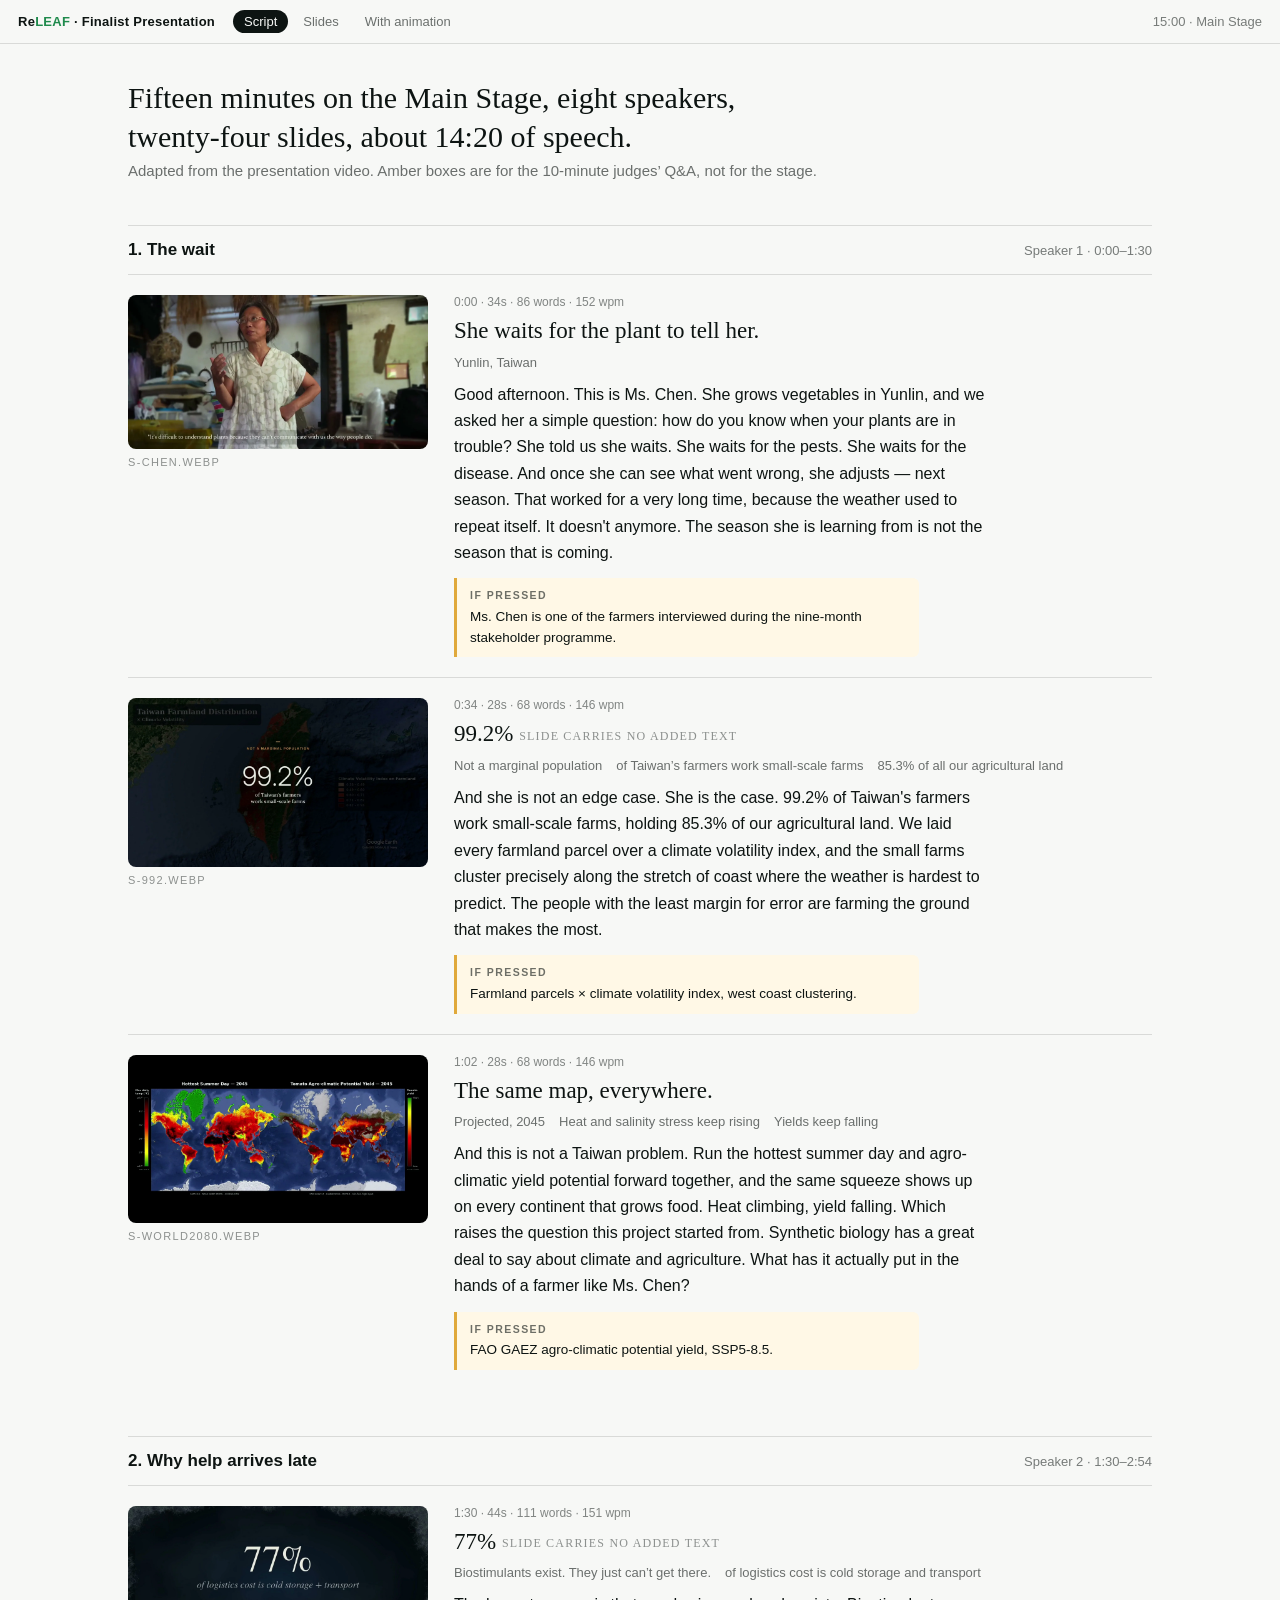
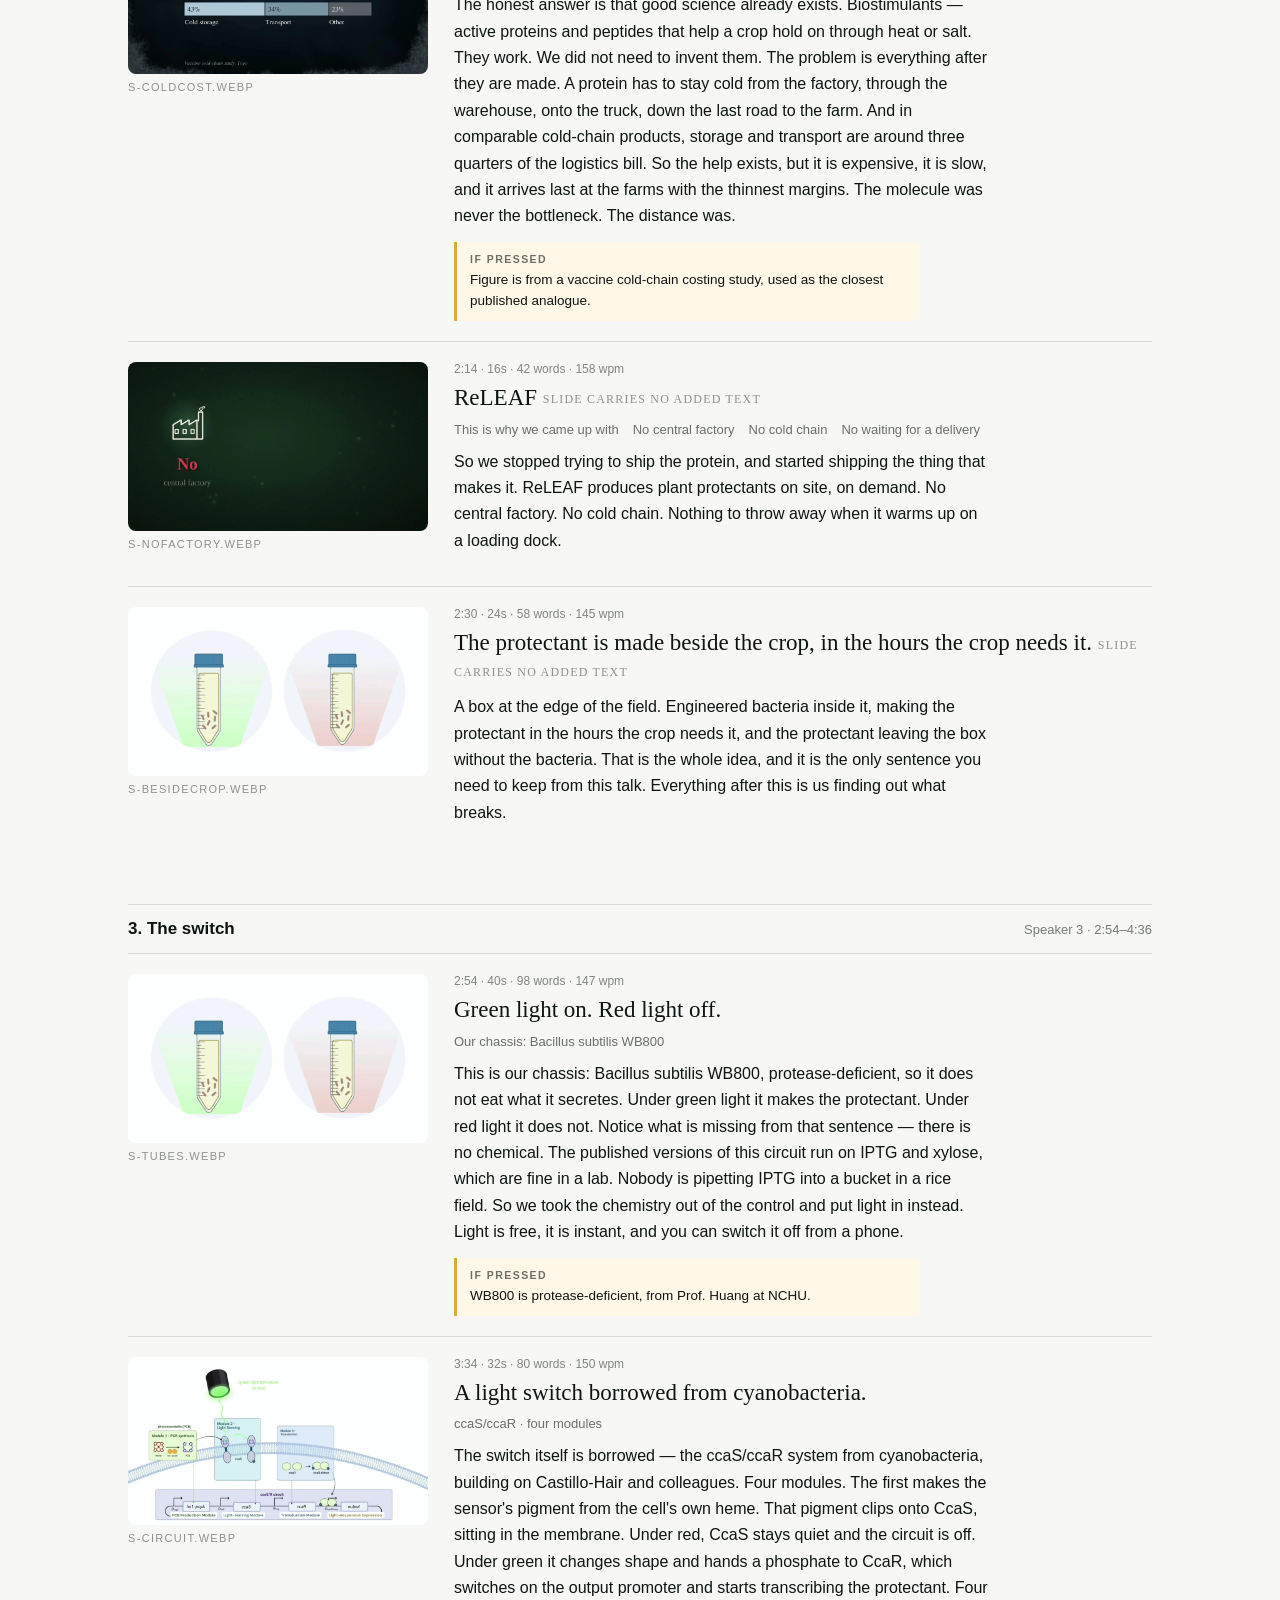
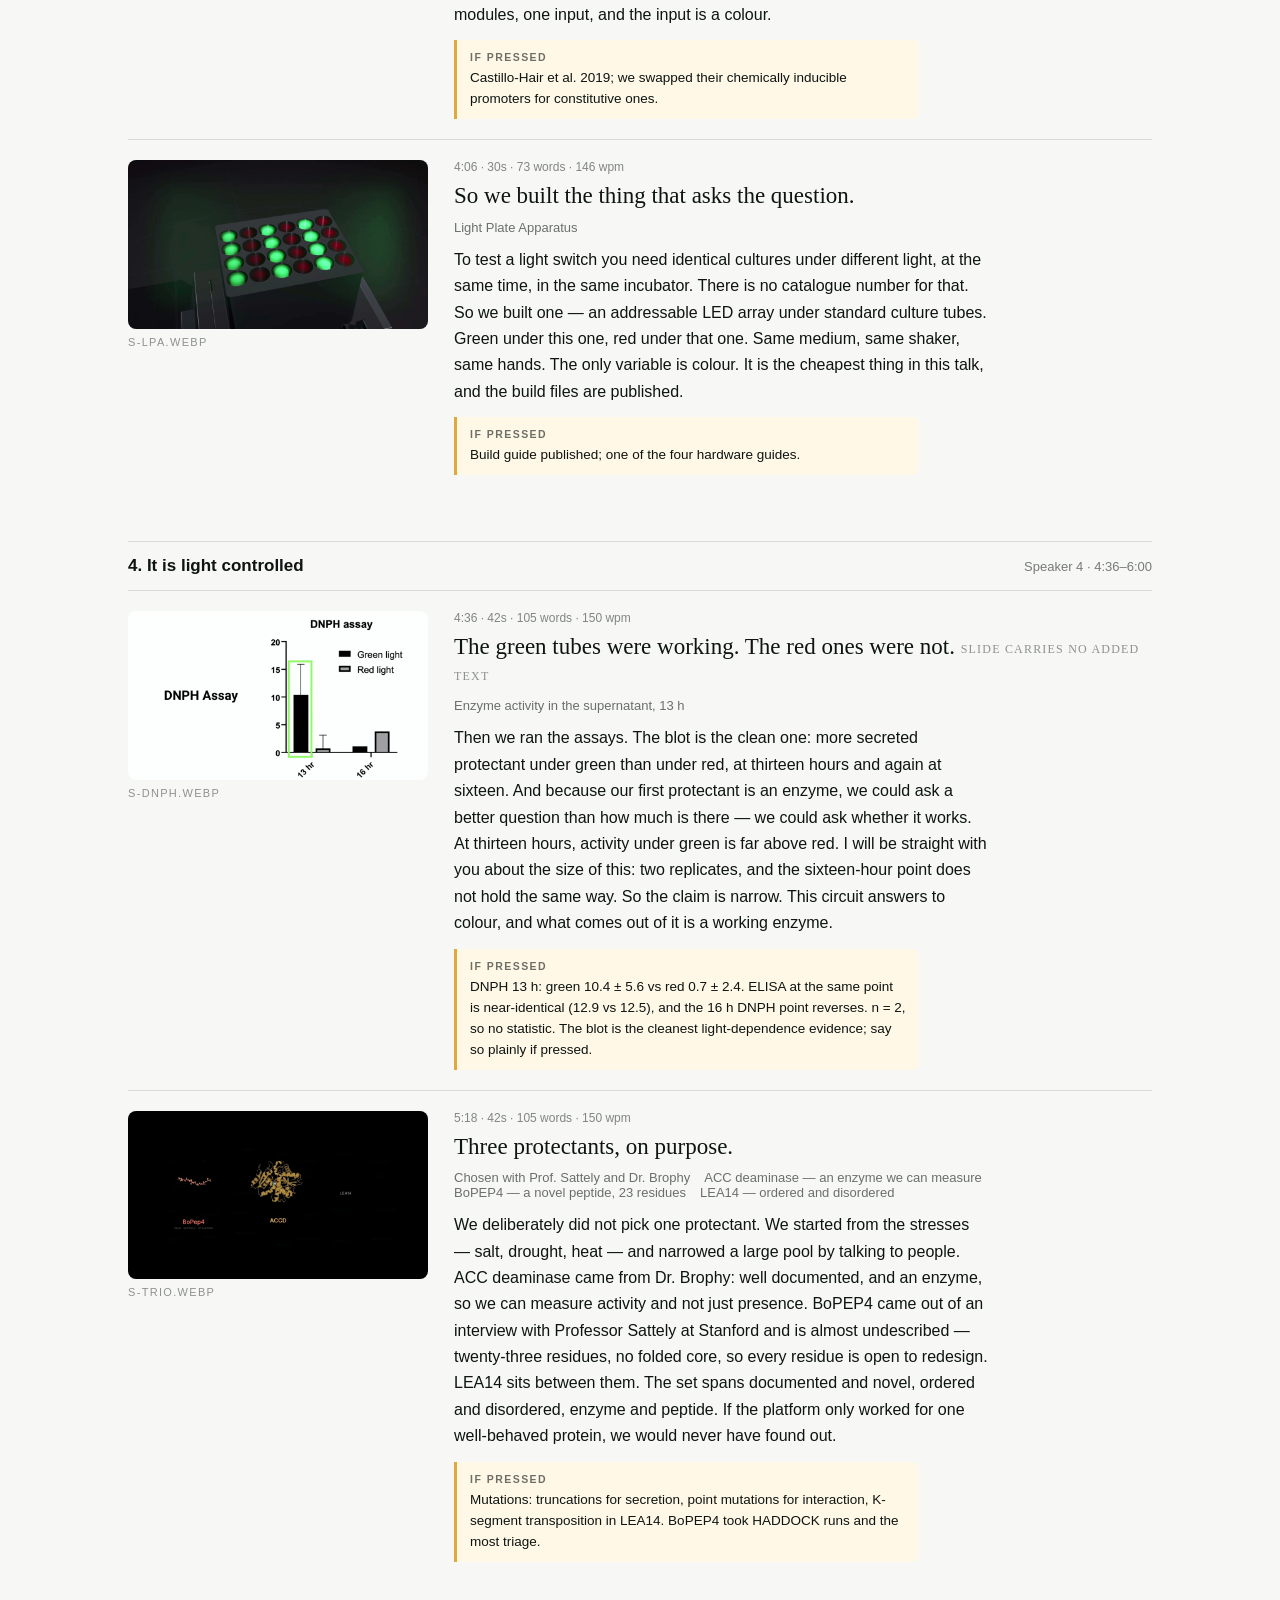
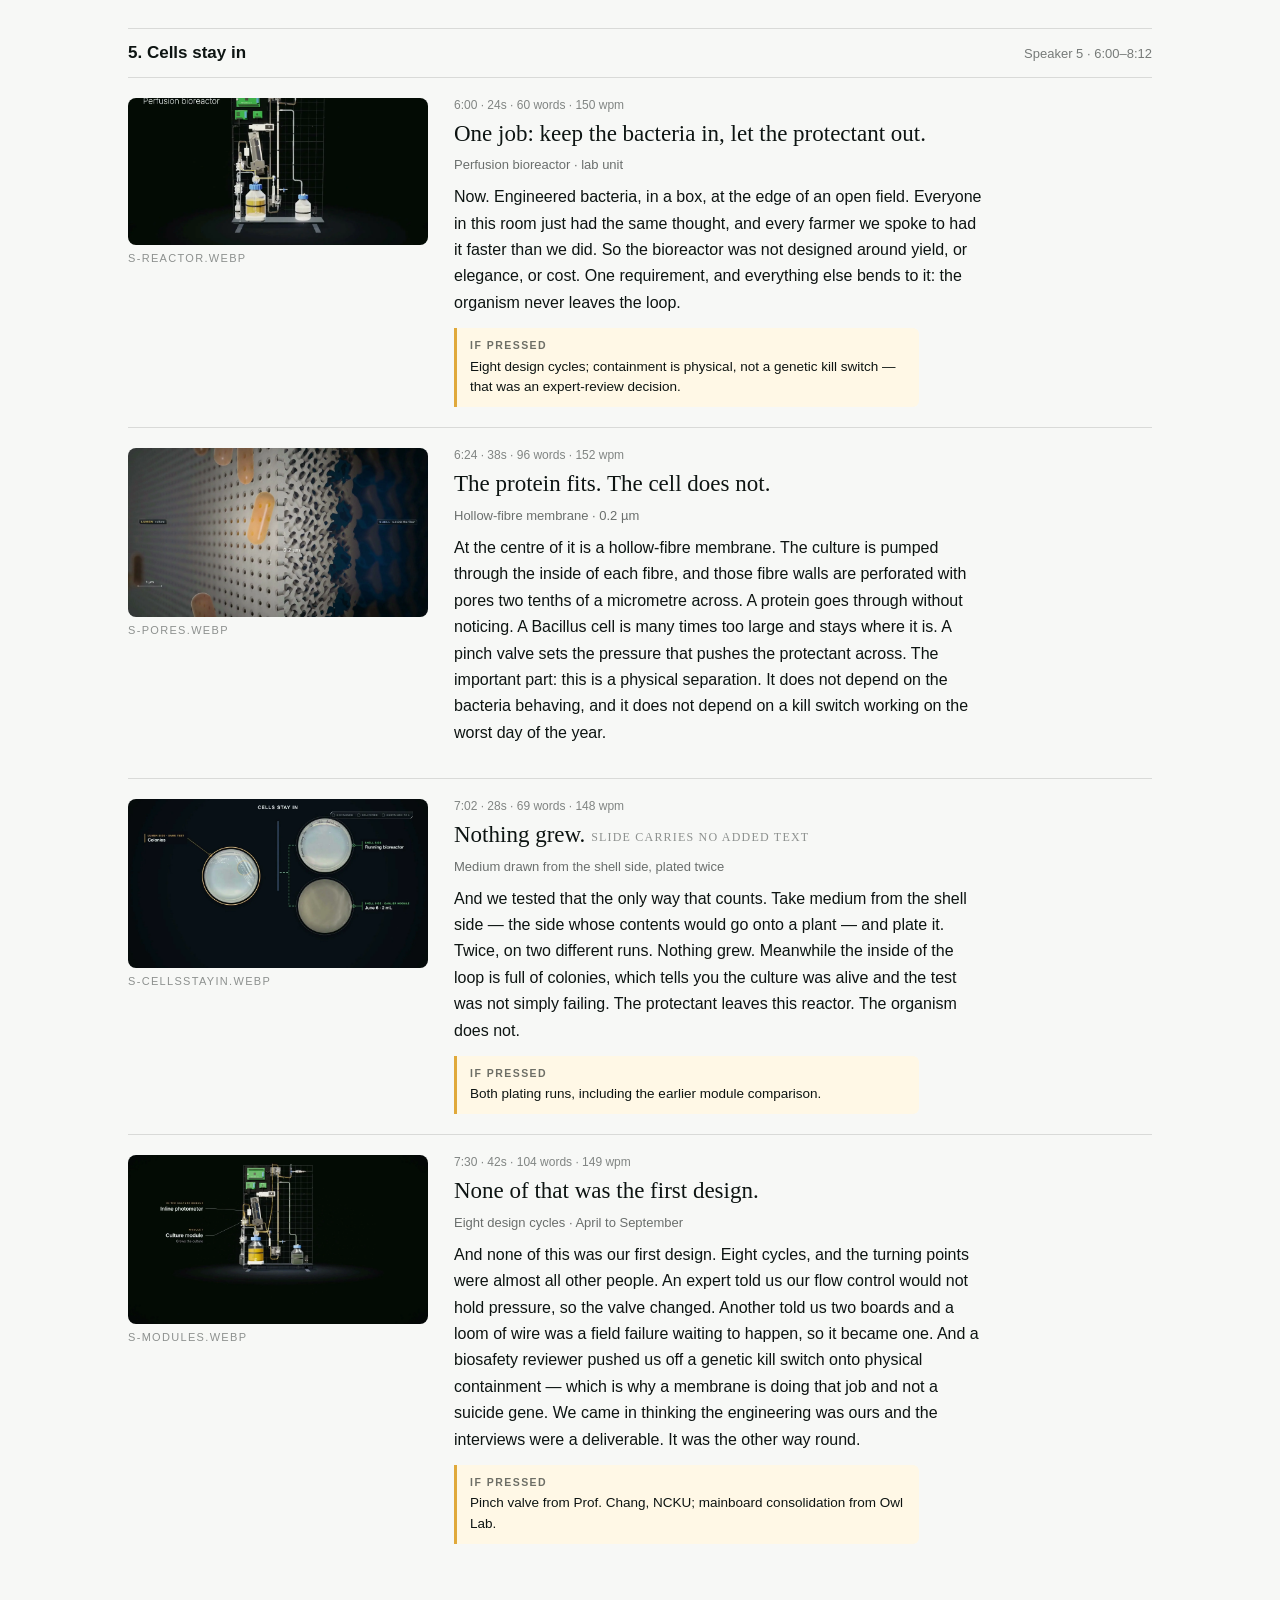
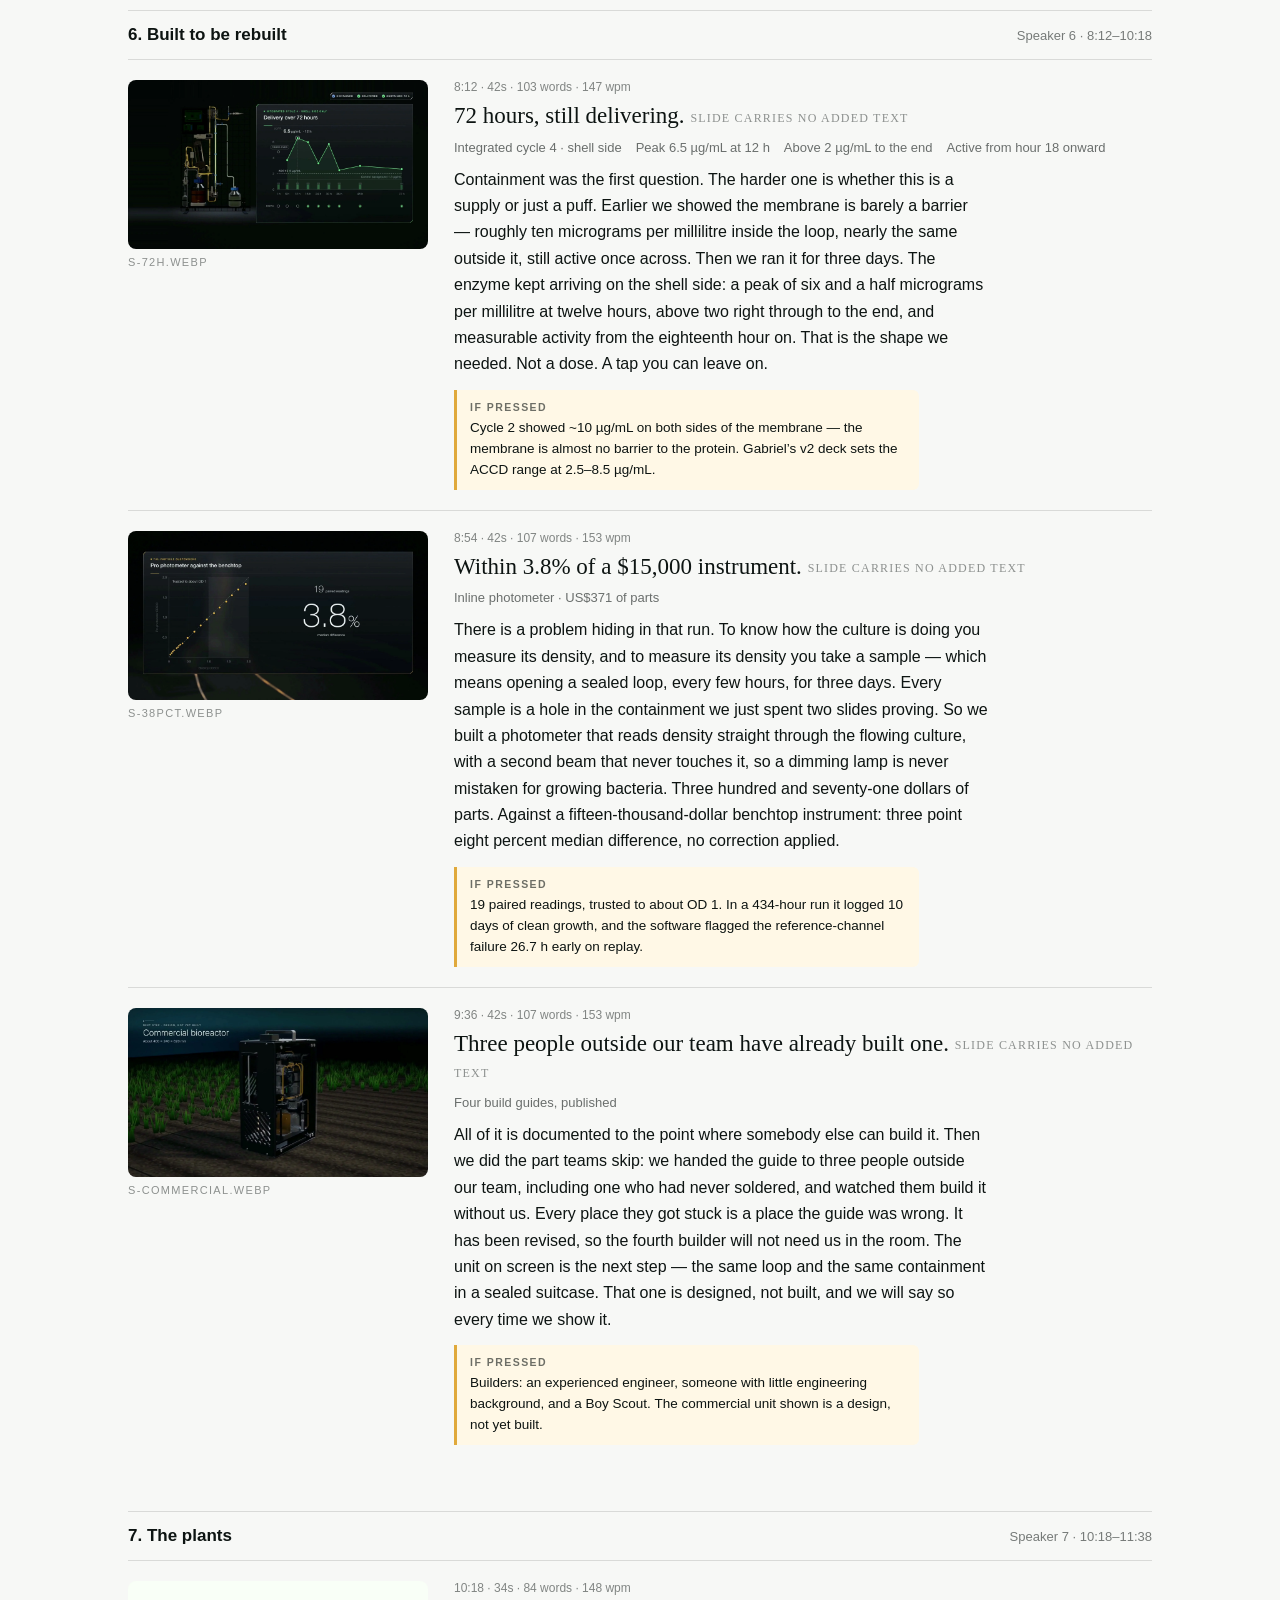
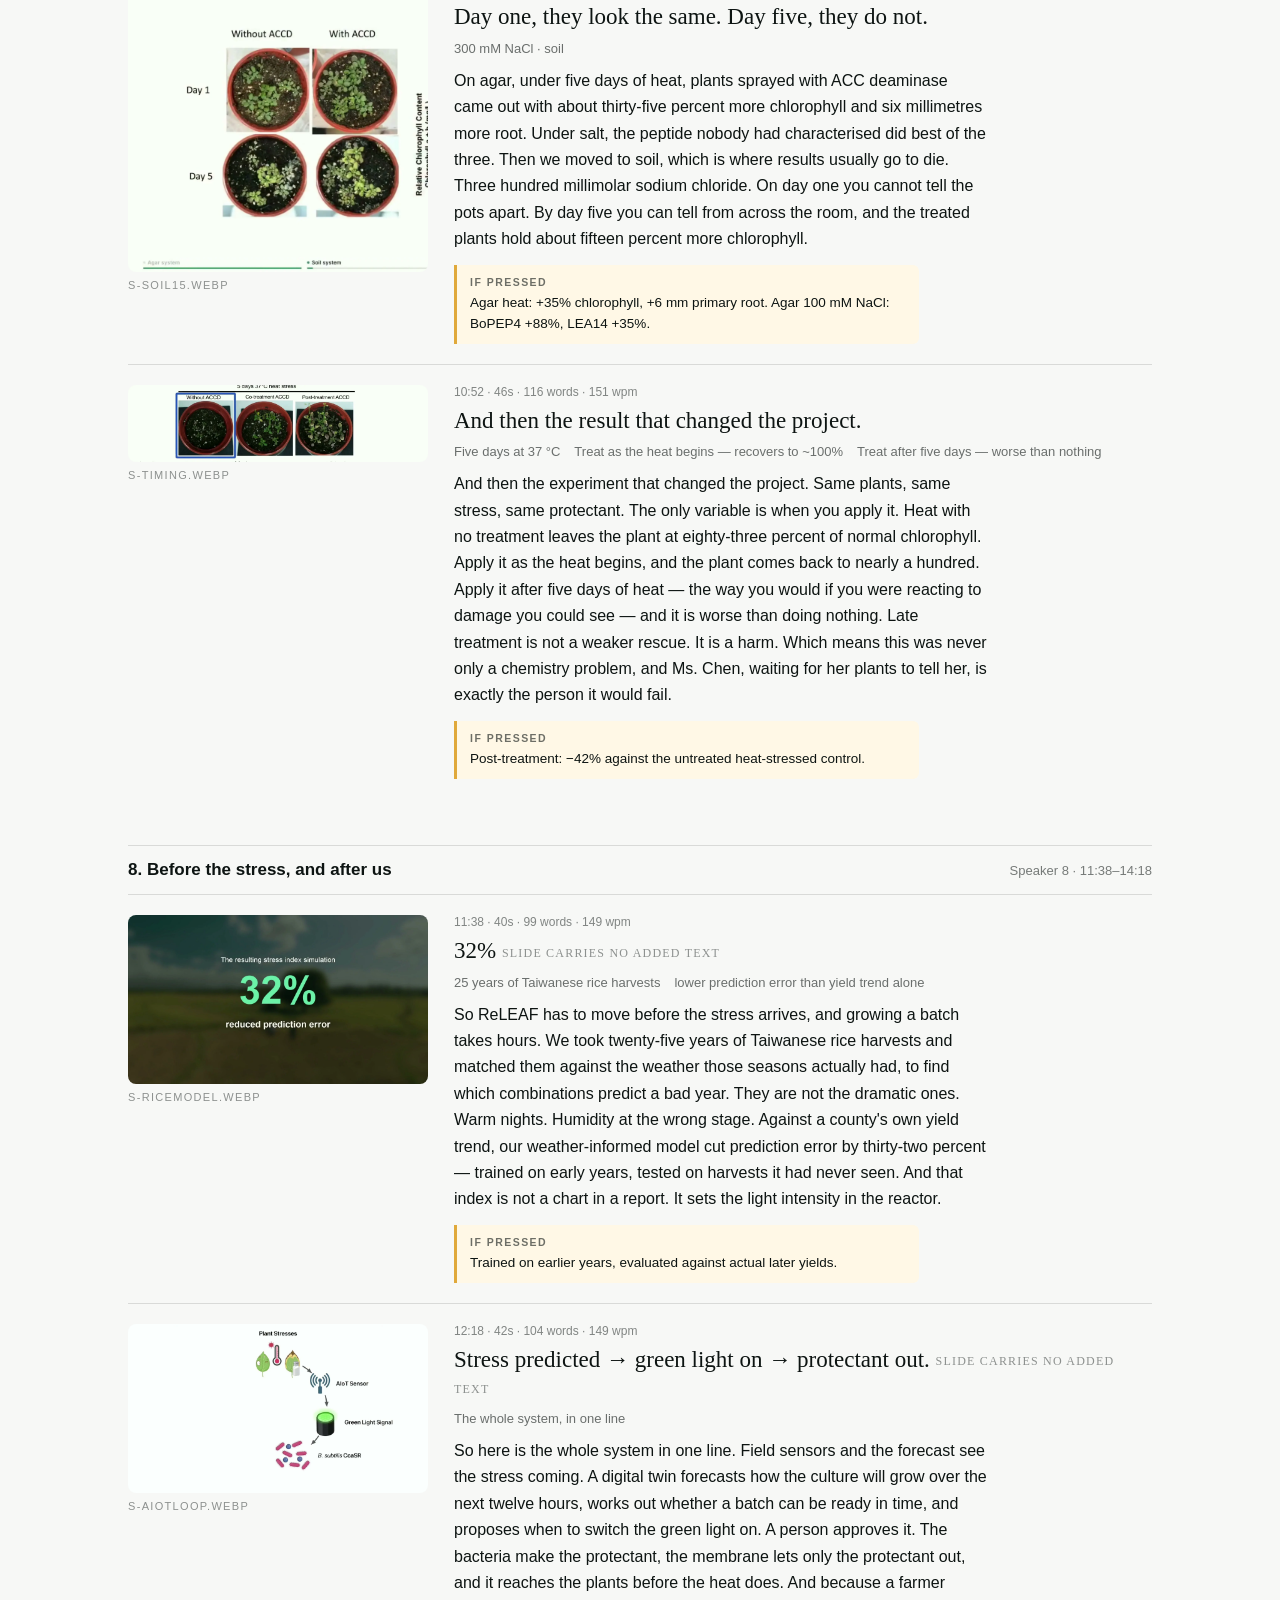
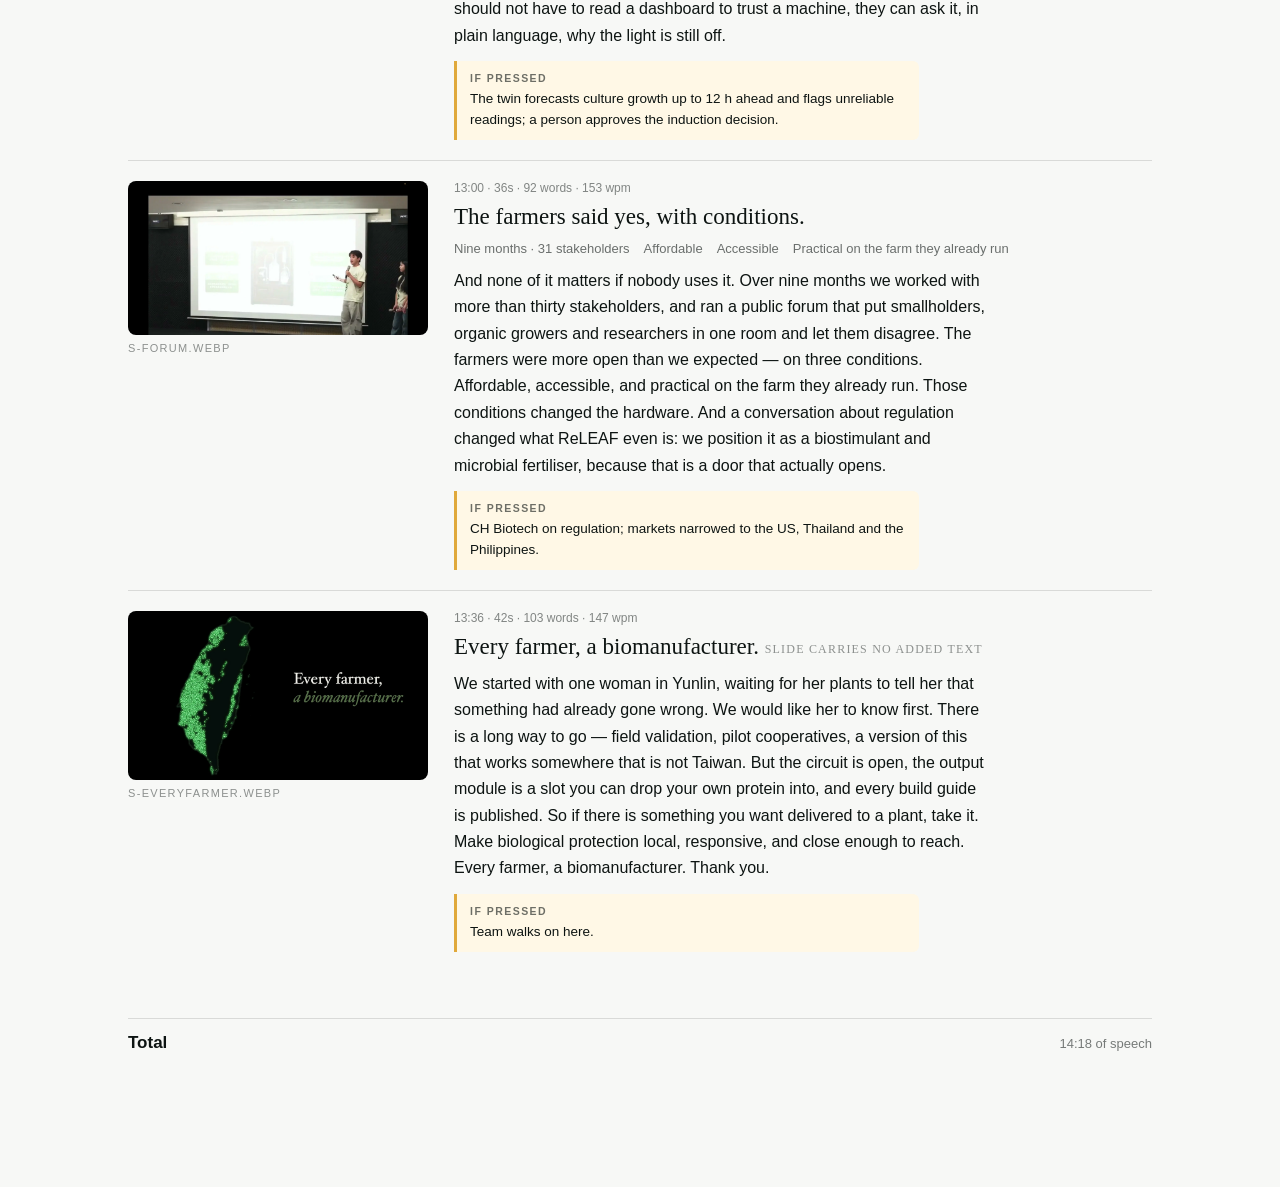
==== index.html @ 3249ccbc "ReLEAF finalist presentation: 15-minute Main Stage deck Three views over one data file (assets/deck." ====
<!doctype html>
<html lang="en">
<head>
<meta charset="utf-8">
<meta name="viewport" content="width=device-width,initial-scale=1">
<title>Script — ReLEAF Finalist Presentation</title>
<link rel="stylesheet" href="assets/deck.css?3">
</head>
<body>
<div class="bar">
  <span class="mark">Re<em>LEAF</em> · Finalist Presentation</span>
  <nav>
    <a href="index.html" aria-current="page">Script</a>
    <a href="show.html">Slides</a>
    <a href="animate.html">With animation</a>
  </nav>
  <span class="right"><span id="spnow"></span><span id="clock"></span><span>15:00 · Main Stage</span></span>
</div>
<div class="wrap">
  <p class="lede">Fifteen minutes on the Main Stage, eight speakers, twenty-four slides, about 14:20 of speech.</p>
  <p class="sub">Adapted from the presentation video. Amber boxes are for the 10-minute judges’ Q&amp;A, not for the stage.</p>
  <div id="script"></div>
</div>
<script src="assets/deck.js?3"></script>
<script>
(function(){
  const esc=s=>String(s).replace(/[&<>]/g,c=>({'&':'&amp;','<':'&lt;','>':'&gt;'}[c]));
  const mmss=s=>Math.floor(s/60)+':'+String(Math.round(s%60)).padStart(2,'0');
  let t=0,out='',sp=null;
  SLIDES.forEach(s=>{
    if(s.sp!==sp){
      sp=s.sp;
      const info=SPEAKERS.find(x=>x.n===sp);
      const ends=SLIDES.filter(x=>x.sp===sp).reduce((a,x)=>a+x.secs,0);
      out+=`<div class="sec"><h2>${sp}. ${esc(info.part)}</h2><span class="who">${esc(info.name)} · ${mmss(t)}–${mmss(t+ends)}</span></div>`;
    }
    const words=s.say.trim().split(/\s+/).length;
    out+=`<div class="card" id="${s.id}">
      <figure><img src="img/${s.img}" alt="" loading="lazy"><figcaption class="cap">${esc(s.img)}</figcaption></figure>
      <div>
        <div class="meta">${mmss(t)} · ${s.secs}s · ${words} words · ${Math.round(words/(s.secs/60))} wpm</div>
        <h3>${esc(s.title)}${s.bare?' <small style="font-size:12px;opacity:.45;letter-spacing:.1em;text-transform:uppercase;vertical-align:middle">slide carries no added text</small>':''}</h3>
        ${(s.kicker||s.lines.length)?`<p class="onslide">${[s.kicker,...s.lines].filter(Boolean).map(l=>`<span>${esc(l)}</span>`).join('')}</p>`:''}
        <p class="say">${esc(s.say)}</p>
        ${s.note?`<div class="note"><b>If pressed</b>${esc(s.note)}</div>`:''}
      </div></div>`;
    t+=s.secs;
  });
  out+=`<div class="sec"><h2>Total</h2><span class="who">${mmss(t)} of speech</span></div>`;
  document.getElementById('script').innerHTML=out;
})();
</script>
</body></html>
---- assets/deck.css ----
:root{
  --ink:#0d1412;
  --paper:#f7f8f6;
  --leaf:#1f8a4c;
  --leaf-dim:#156336;
  --night:#060a09;
  --rule:rgba(0,0,0,.12);
  --serif:"Iowan Old Style","Palatino Linotype",Palatino,Georgia,serif;
  --sans:-apple-system,BlinkMacSystemFont,"Segoe UI","Helvetica Neue",Arial,sans-serif;
}
*{box-sizing:border-box}
html,body{margin:0;padding:0}
body{background:var(--paper);color:var(--ink);font-family:var(--sans);-webkit-font-smoothing:antialiased}

/* ── top bar ───────────────────────────── */
.bar{
  position:fixed;top:0;left:0;right:0;height:44px;z-index:40;
  display:flex;align-items:center;gap:18px;padding:0 18px;
  background:rgba(247,248,246,.86);backdrop-filter:blur(14px);
  border-bottom:1px solid var(--rule);font-size:13px;
}
.bar .mark{font-weight:700;letter-spacing:.02em}
.bar .mark em{font-style:normal;color:var(--leaf)}
.bar nav{display:flex;gap:4px}
.bar nav a{
  color:var(--ink);text-decoration:none;padding:4px 11px;border-radius:999px;opacity:.6;
}
.bar nav a:hover{opacity:1;background:rgba(0,0,0,.05)}
.bar nav a[aria-current]{opacity:1;background:var(--ink);color:var(--paper)}
.bar .right{margin-left:auto;display:flex;gap:16px;align-items:center;opacity:.55;font-variant-numeric:tabular-nums}

/* ── stage (show + animate) ────────────── */
.stagewrap{
  position:fixed;inset:44px 0 0 0;display:grid;place-items:center;background:#111;
}
.stage{
  position:relative;width:100%;max-width:calc((100vh - 44px) * 1.7778);
  aspect-ratio:16/9;background:#fff;overflow:hidden;
}
.slide{
  position:absolute;inset:0;opacity:0;pointer-events:none;
  transition:opacity .42s ease;
  display:grid;grid-template-rows:1fr;
}
.slide.on{opacity:1;pointer-events:auto}
.slide .fig{position:absolute;inset:0}
.slide .fig img{width:100%;height:100%;object-fit:cover;display:block}

/* text plate over the image */
.plate{
  position:absolute;left:0;right:0;bottom:0;padding:5.2% 6% 5.6%;
  display:flex;flex-direction:column;gap:.55em;
}
.kicker{
  font-size:1.15vw;letter-spacing:.17em;text-transform:uppercase;opacity:.72;
}
.ttl{
  font-family:var(--serif);font-size:3.5vw;line-height:1.08;font-weight:400;margin:0;
  max-width:19em;
}
.ttl.huge{font-size:7.4vw;line-height:1;letter-spacing:-.02em}
.lines{list-style:none;margin:.35em 0 0;padding:0;display:flex;flex-direction:column;gap:.3em}
.lines li{font-size:1.6vw;line-height:1.35;opacity:.9;padding-left:1.1em;position:relative}
.lines li::before{
  content:"";position:absolute;left:0;top:.55em;width:.5em;height:1px;background:currentColor;opacity:.5;
}

/* grounds */
.slide[data-ground="dark"],.slide[data-ground="photo"]{color:#fff}
.slide[data-ground="dark"] .plate,.slide[data-ground="photo"] .plate{
  background:linear-gradient(to top,rgba(4,8,7,.92) 12%,rgba(4,8,7,.72) 52%,rgba(4,8,7,0));
  padding-top:11%;
}
.slide[data-ground="brand"]{color:#fff}
.slide[data-ground="brand"] .plate{background:linear-gradient(to top,rgba(4,20,12,.9),rgba(4,20,12,0));padding-top:11%}
.slide[data-ground="white"],.slide[data-ground="illus"]{color:var(--ink)}
.slide[data-ground="white"] .plate,.slide[data-ground="illus"] .plate{
  background:linear-gradient(to top,rgba(255,255,255,.96) 14%,rgba(255,255,255,.8) 48%,rgba(255,255,255,0));
  padding-top:11%;
}
.slide[data-ground="white"] .fig img,.slide[data-ground="illus"] .fig img{object-fit:contain;background:#fff}

/* A light figure with text under it reads better split than overlaid: the
   figure keeps the top two thirds, the words sit on clean paper below. */
.slide[data-ground="white"]:not(.bare) .fig,
.slide[data-ground="illus"]:not(.bare) .fig{inset:2% 4% 36% 4%}
.slide[data-ground="white"]:not(.bare) .plate,
.slide[data-ground="illus"]:not(.bare) .plate{
  top:64%;background:#fff;padding:0 6%;justify-content:center;
  border-top:1px solid rgba(0,0,0,.08);
}

/* speaker tab */
.sptab{
  position:absolute;top:3.2%;left:6%;font-size:1.05vw;letter-spacing:.16em;
  text-transform:uppercase;opacity:.5;
}

/* progress */
.prog{position:fixed;left:0;bottom:0;height:3px;background:var(--leaf);z-index:50;transition:width .3s ease}

/* pips */
.pips{
  position:fixed;left:50%;transform:translateX(-50%);bottom:12px;z-index:45;
  display:flex;gap:5px;padding:6px 10px;border-radius:999px;background:rgba(0,0,0,.35);
  opacity:0;transition:opacity .25s;
}
.stagewrap:hover .pips{opacity:1}
.pips b{width:6px;height:6px;border-radius:50%;background:rgba(255,255,255,.4);cursor:pointer;display:block}
.pips b.now{background:#fff;transform:scale(1.35)}

/* ── script view ───────────────────────── */
.wrap{max-width:1080px;margin:0 auto;padding:78px 28px 120px}
.lede{font-family:var(--serif);font-size:30px;line-height:1.3;margin:0 0 6px;max-width:22em}
.sub{opacity:.6;font-size:15px;margin:0 0 42px}
.sec{margin:46px 0 14px;display:flex;align-items:baseline;gap:12px;border-top:1px solid var(--rule);padding-top:14px}
.sec h2{font-size:17px;margin:0;font-weight:650}
.sec .who{font-size:13px;opacity:.55;margin-left:auto;font-variant-numeric:tabular-nums}
.card{display:grid;grid-template-columns:300px 1fr;gap:26px;padding:20px 0;border-top:1px solid var(--rule)}
.card:first-of-type{border-top:0}
.card figure{margin:0}
.card figure img{width:100%;border-radius:8px;display:block;background:#eee}
.card .cap{font-size:11px;letter-spacing:.12em;text-transform:uppercase;opacity:.45;margin-top:7px}
.card h3{font-family:var(--serif);font-size:23px;line-height:1.2;font-weight:400;margin:0 0 10px}
.card .onslide{font-size:13px;opacity:.6;margin:0 0 12px}
.card .onslide span{display:inline-block;margin-right:14px}
.card p.say{font-size:16px;line-height:1.65;margin:0 0 12px;max-width:60ch}
.card .note{
  font-size:13.5px;line-height:1.55;background:#fff8e6;border-left:3px solid #e0a93b;
  padding:9px 13px;border-radius:0 6px 6px 0;max-width:62ch;
}
.card .note b{display:block;font-size:10.5px;letter-spacing:.14em;text-transform:uppercase;opacity:.6;margin-bottom:3px}
.meta{font-size:12px;opacity:.5;font-variant-numeric:tabular-nums;margin-bottom:8px}

@media (max-width:760px){
  .card{grid-template-columns:1fr}
  .bar nav a{padding:4px 8px}
}
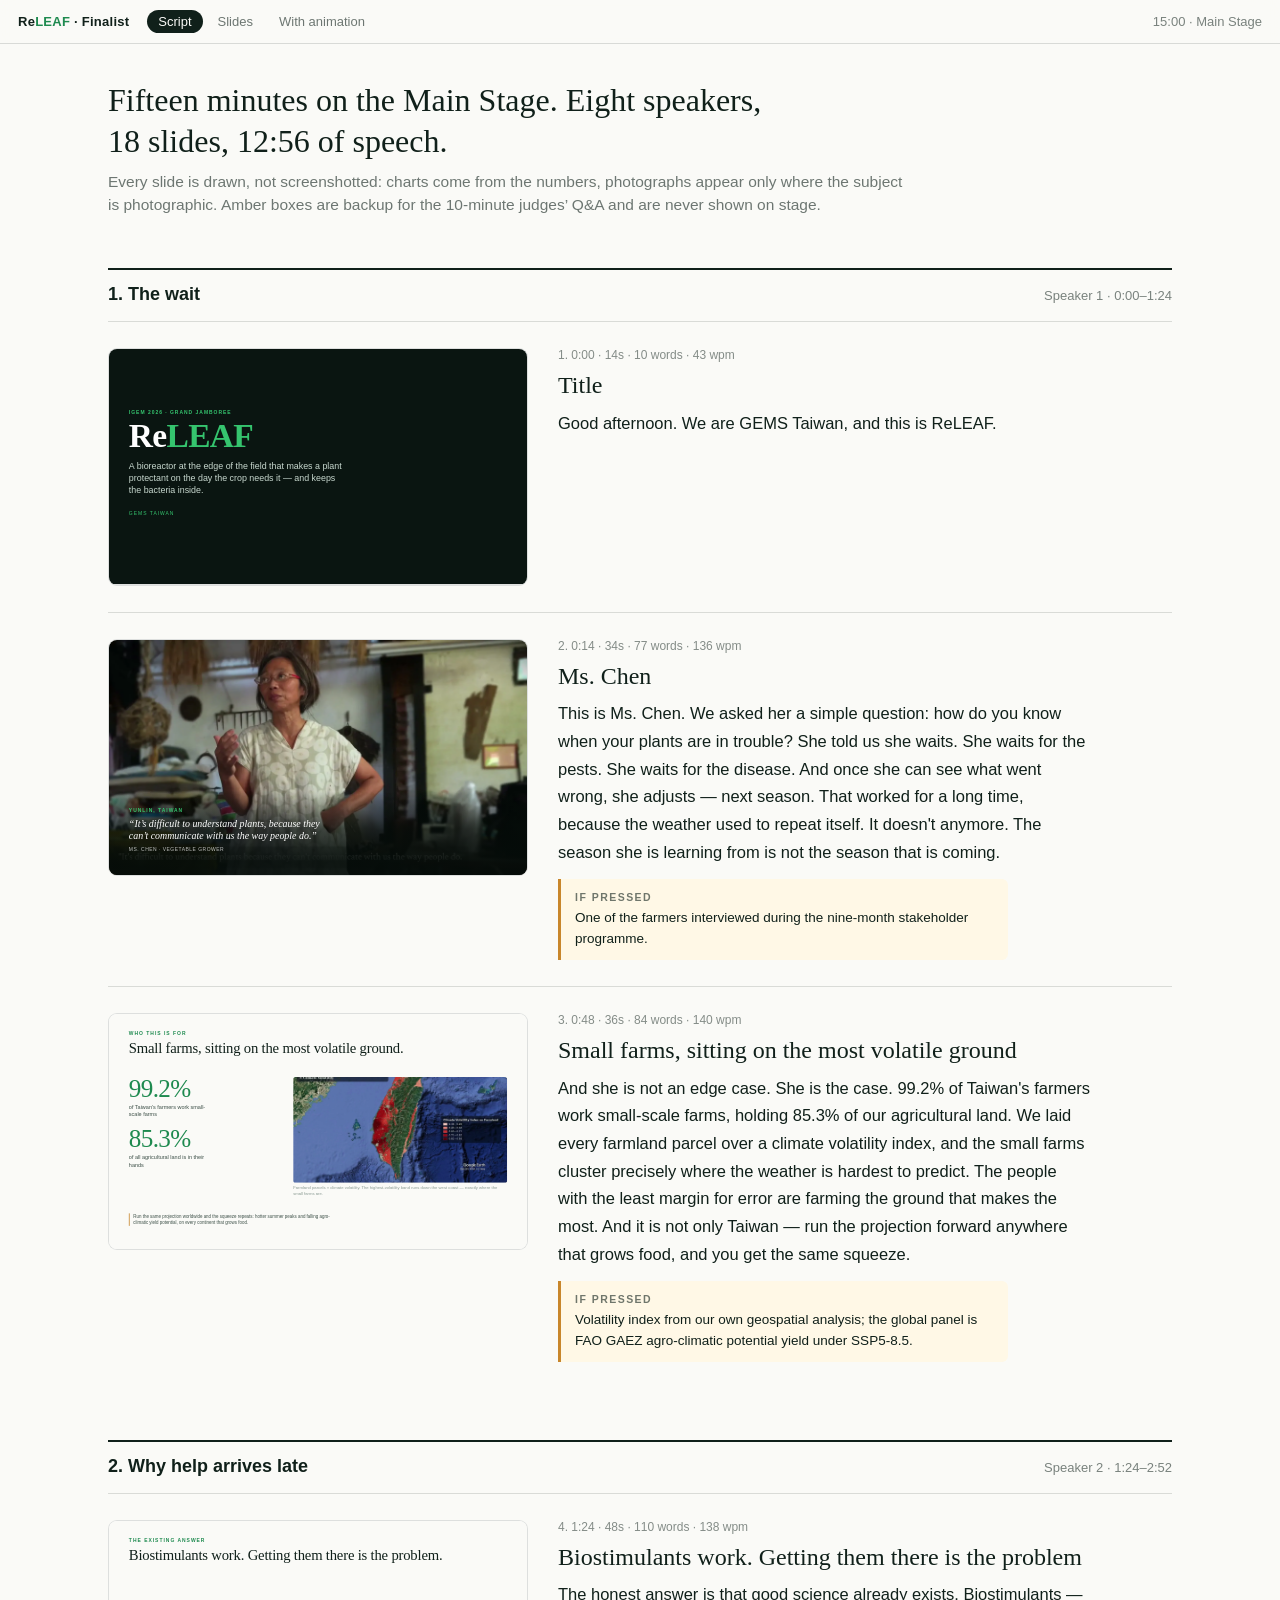
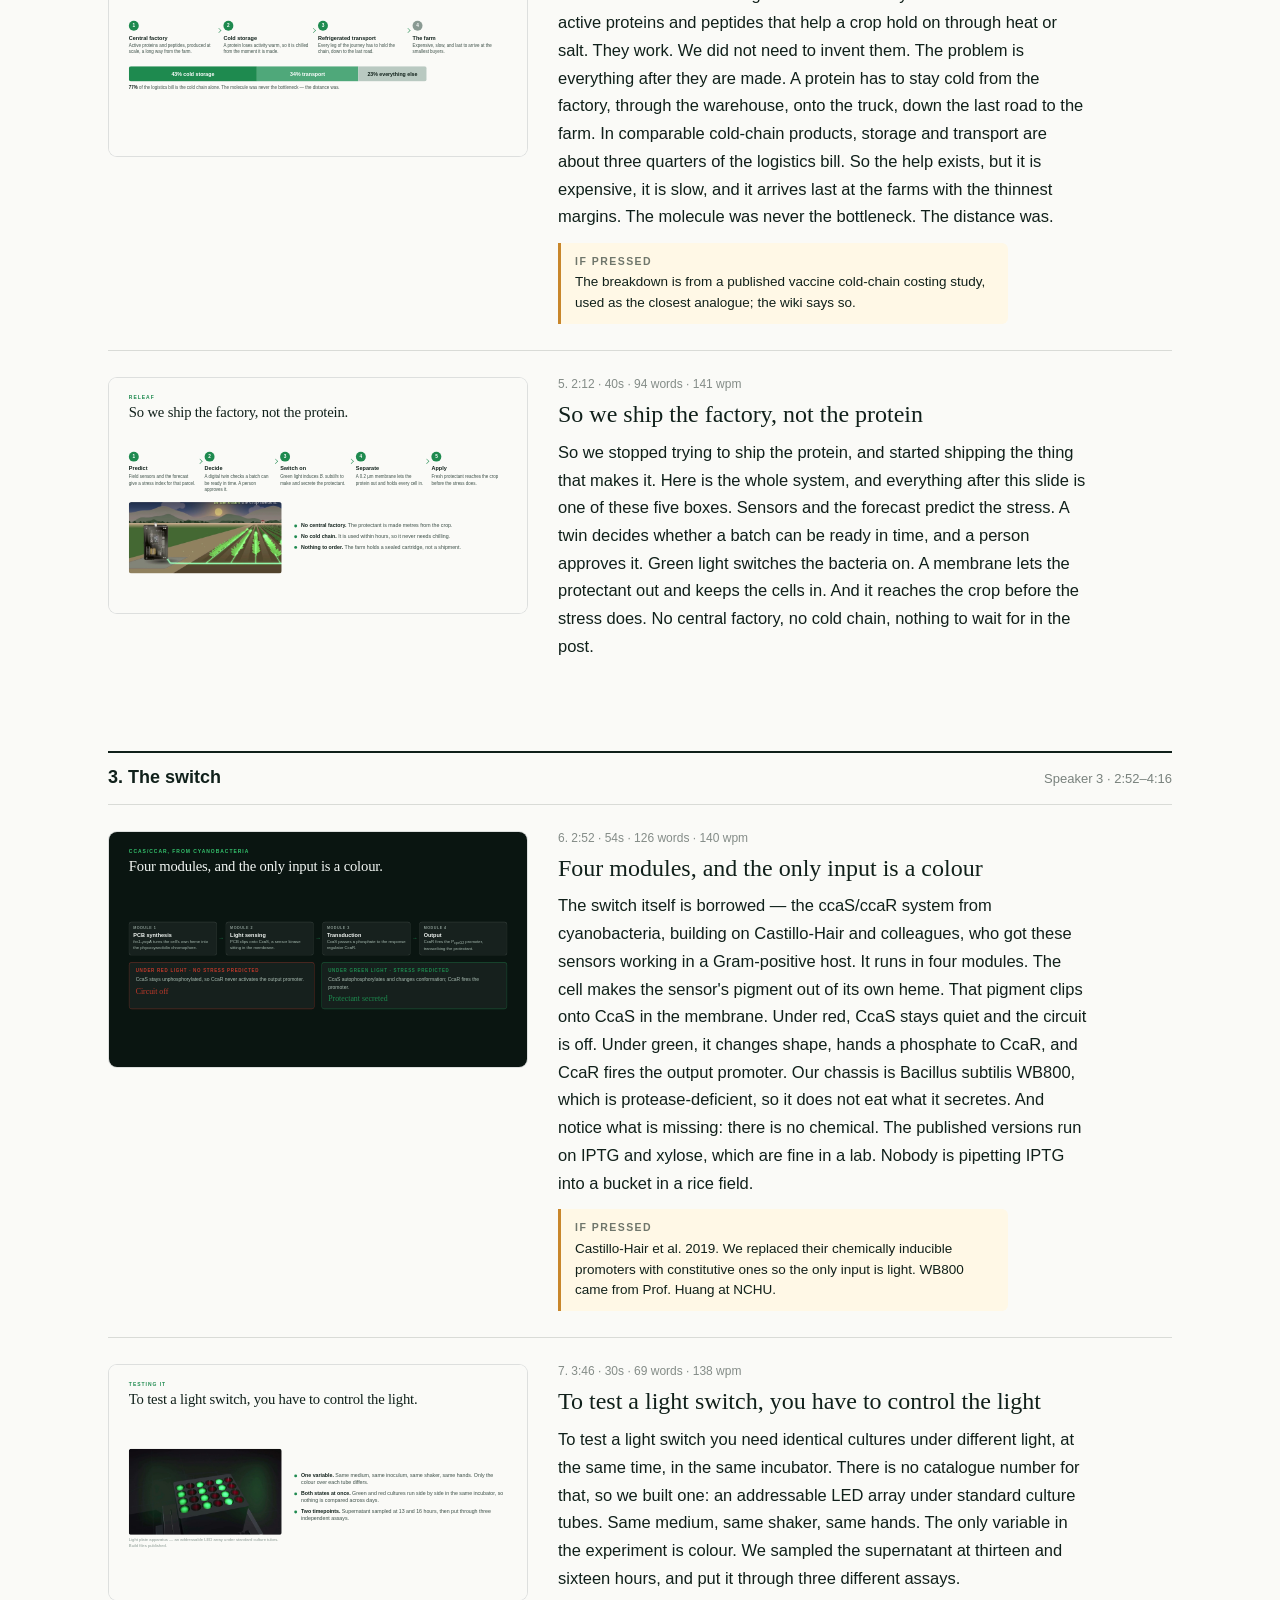
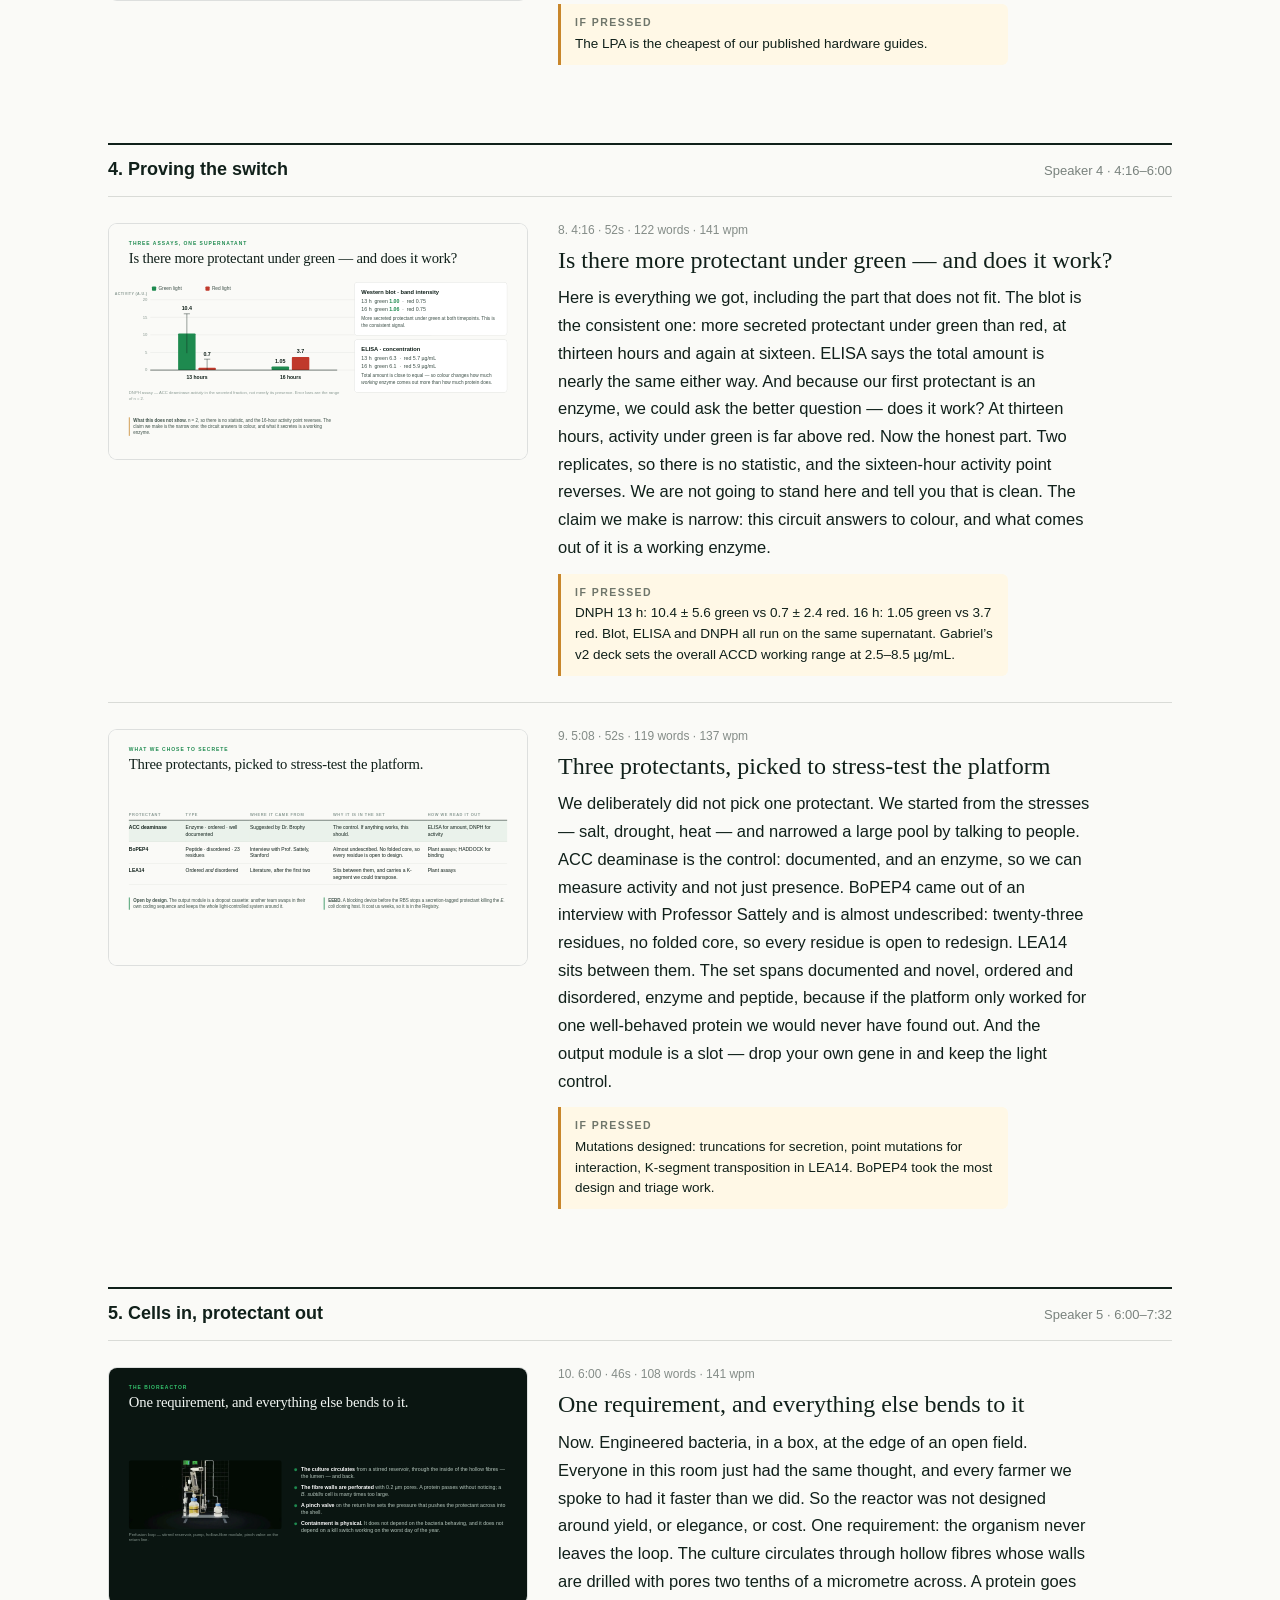
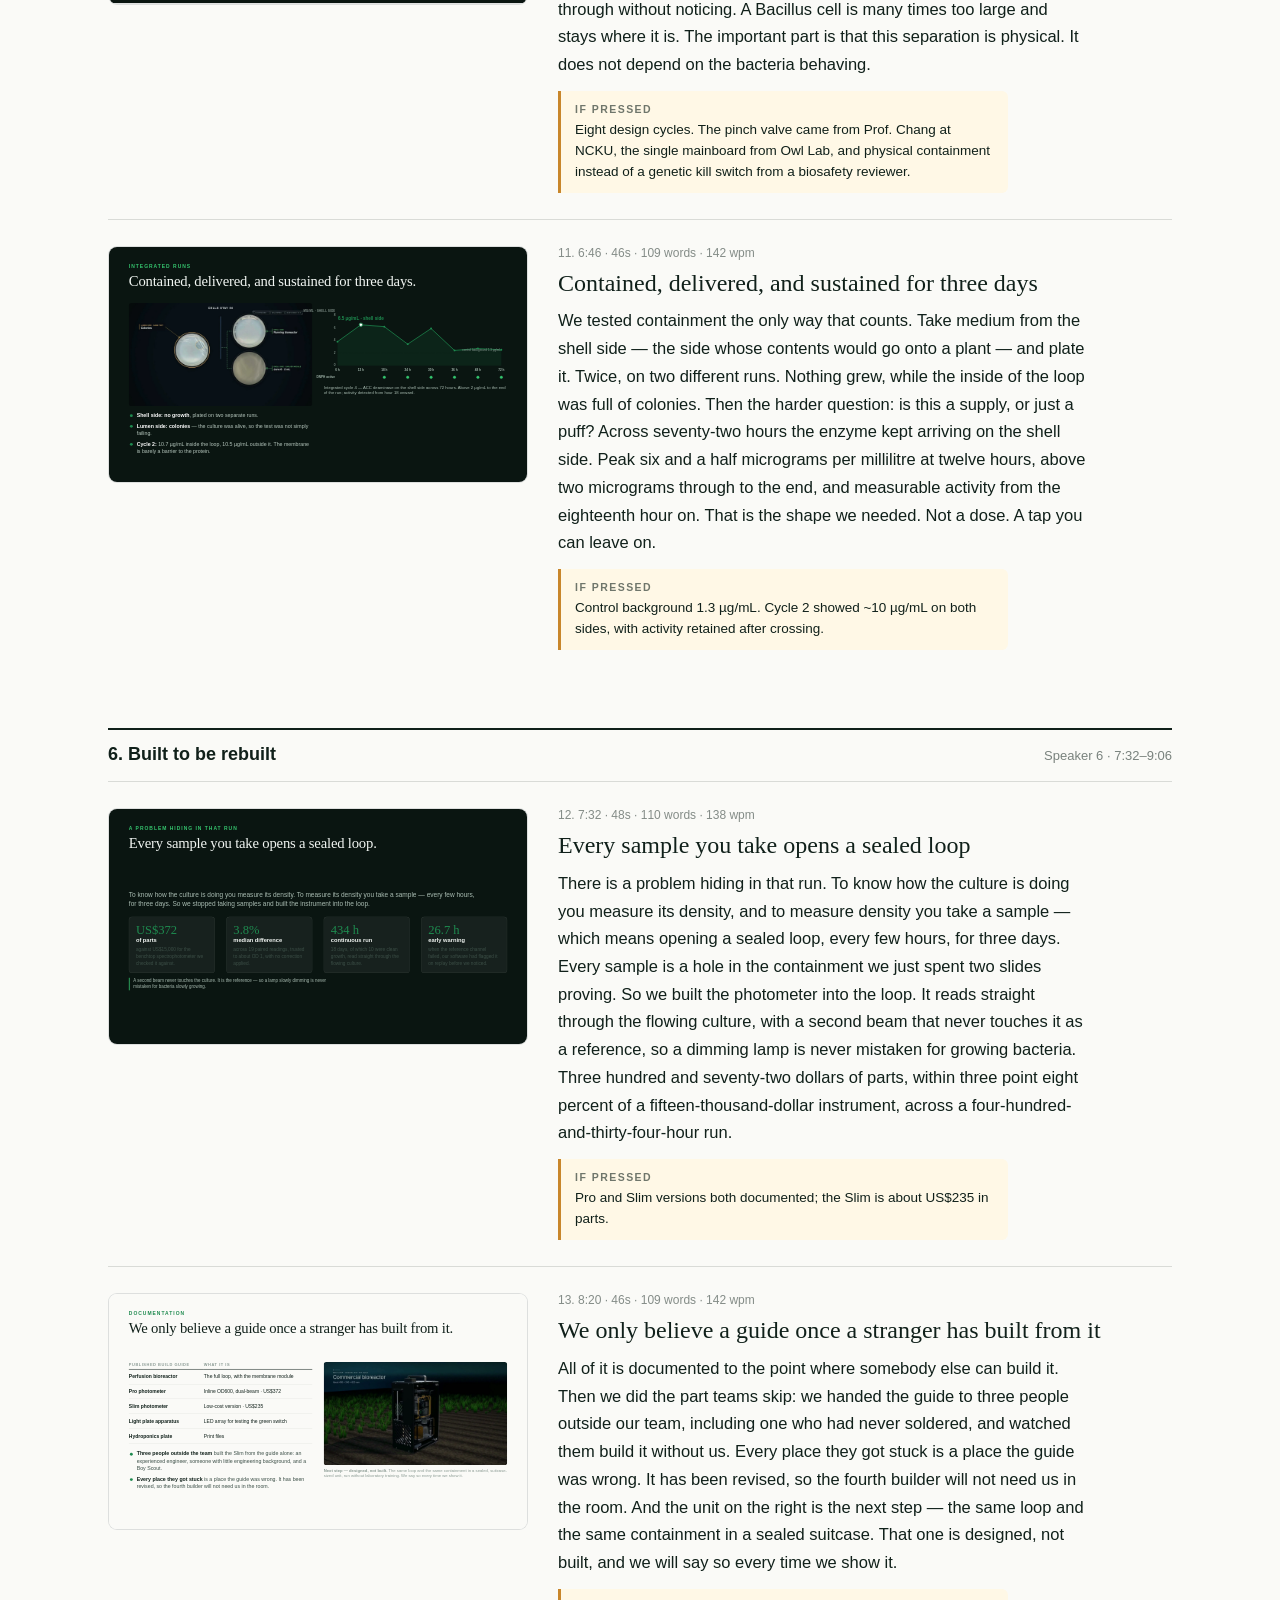
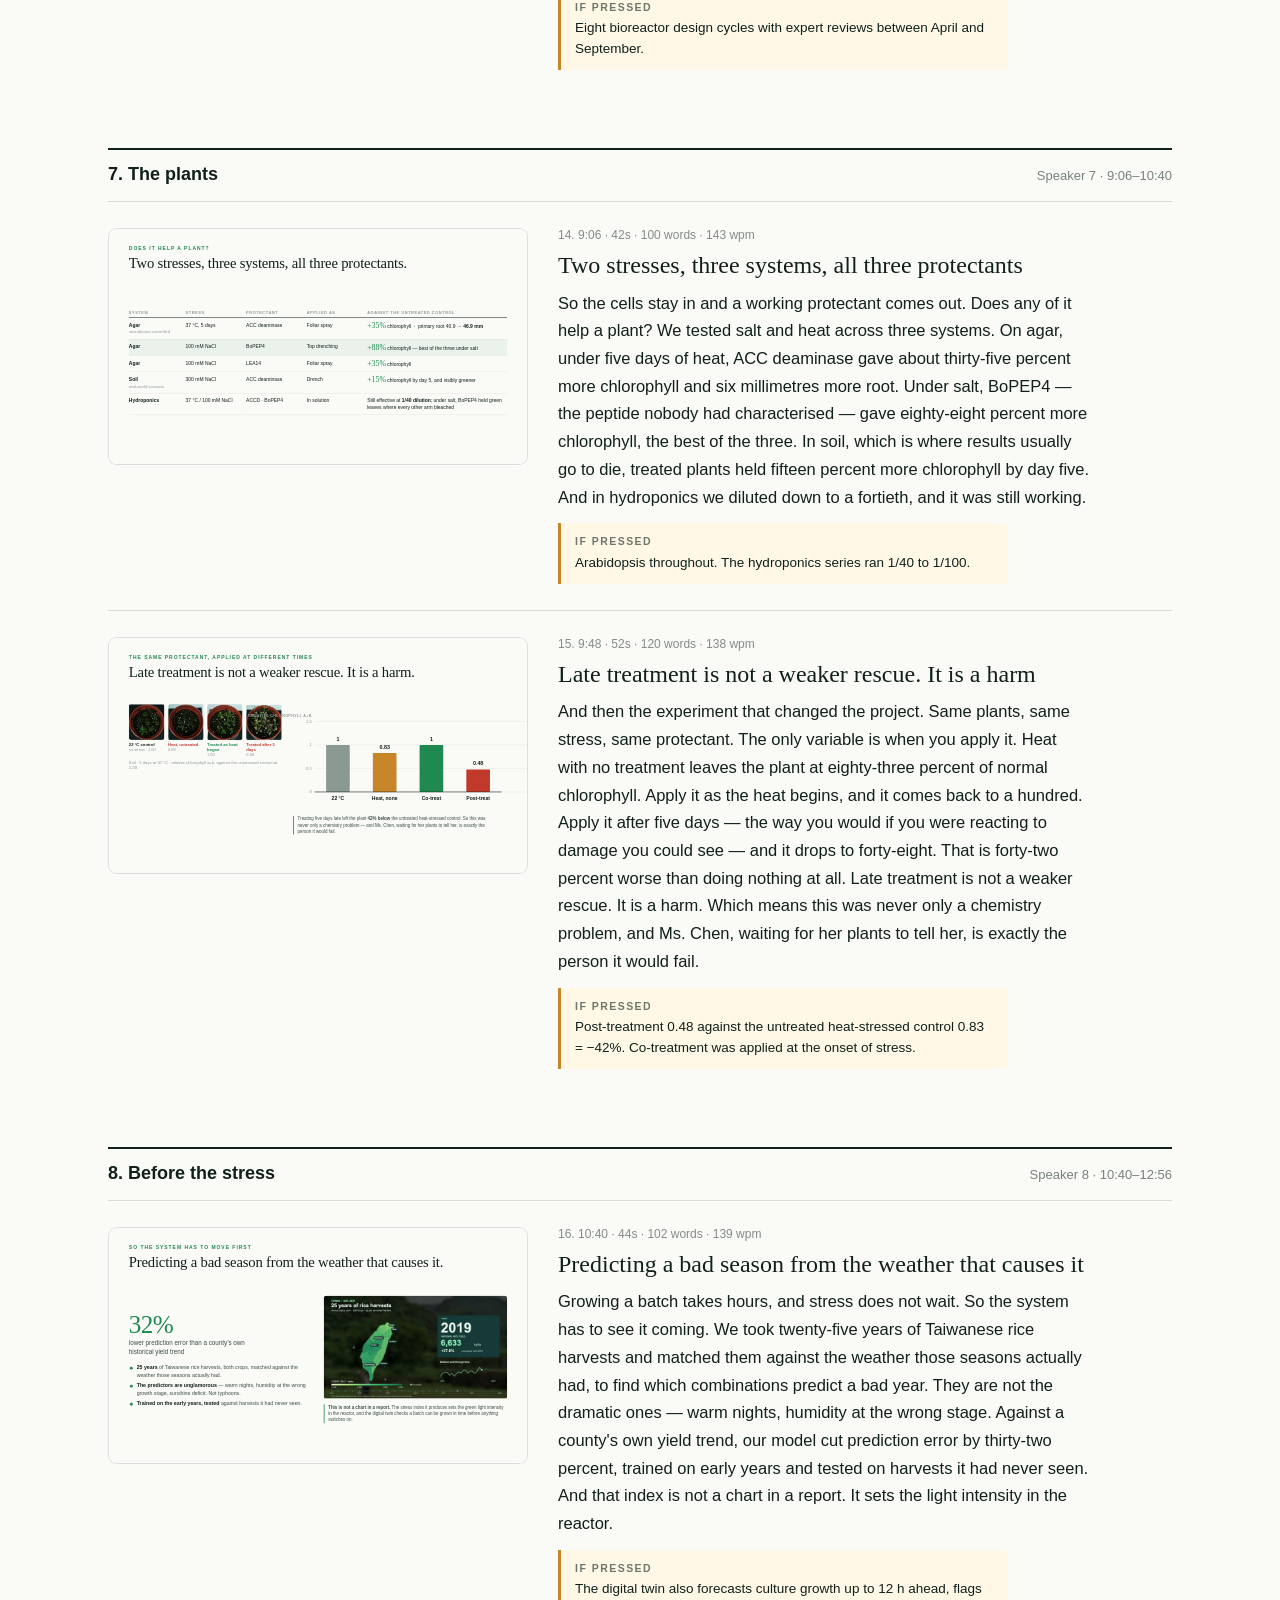
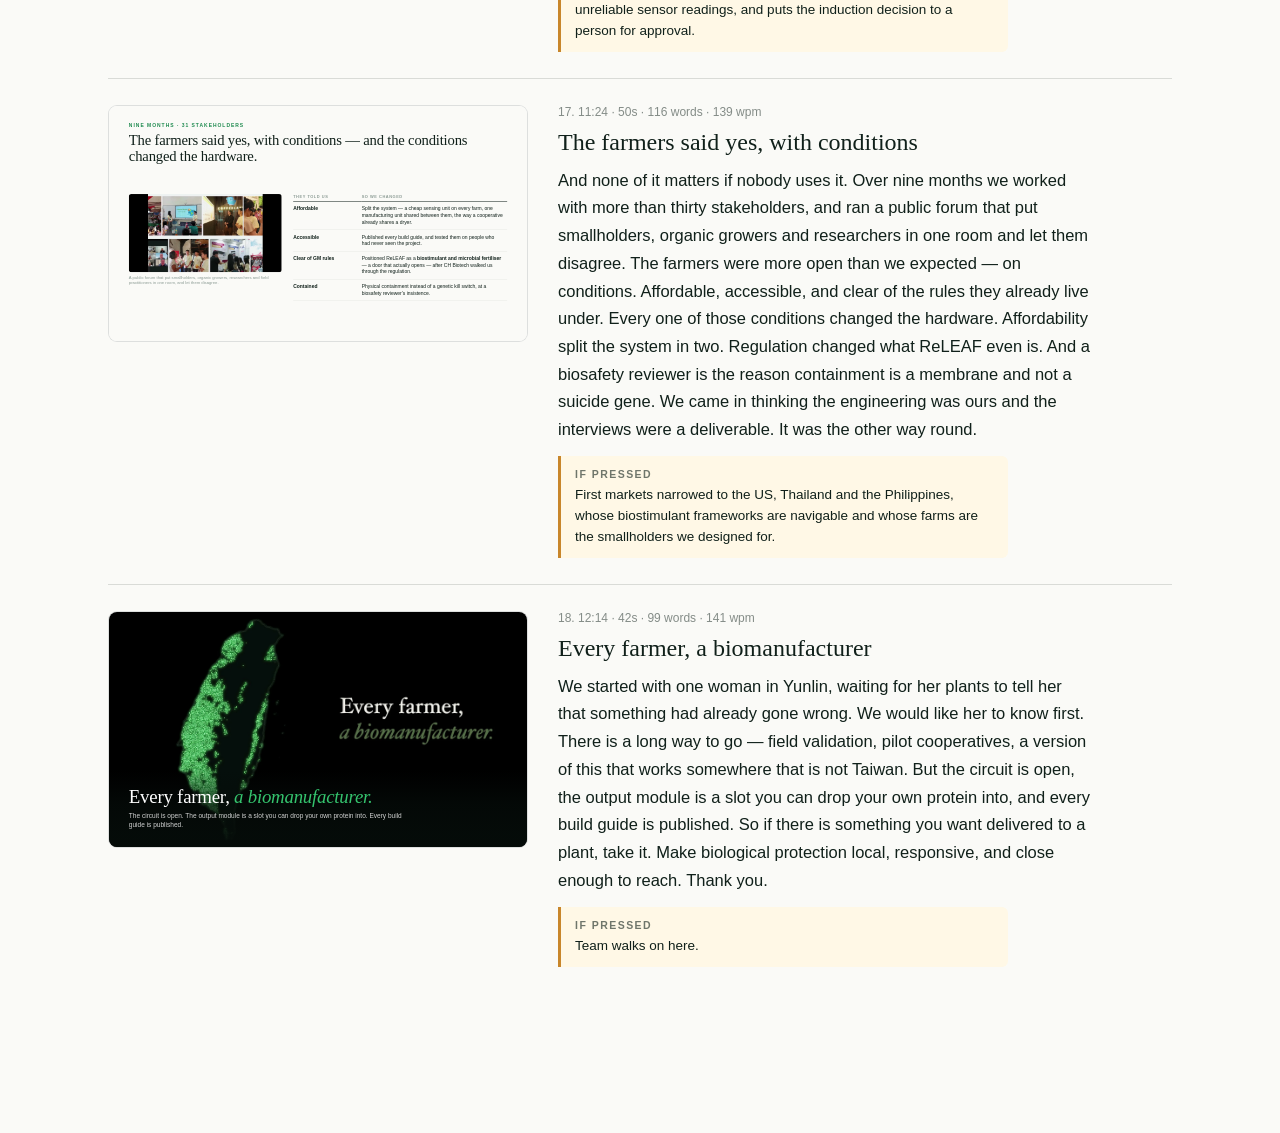
==== commit 8760cf66: "Redesign every slide instead of screenshotting the video The deck was frames lifted from the present" ====
--- a/index.html
+++ b/index.html
@@ -4,11 +4,11 @@
 <meta charset="utf-8">
 <meta name="viewport" content="width=device-width,initial-scale=1">
 <title>Script — ReLEAF Finalist Presentation</title>
-<link rel="stylesheet" href="assets/deck.css?3">
+<link rel="stylesheet" href="assets/deck.css?v9">
 </head>
 <body>
 <div class="bar">
-  <span class="mark">Re<em>LEAF</em> · Finalist Presentation</span>
+  <span class="mark">Re<em>LEAF</em> · Finalist</span>
   <nav>
     <a href="index.html" aria-current="page">Script</a>
     <a href="show.html">Slides</a>
@@ -17,37 +17,45 @@
   <span class="right"><span id="spnow"></span><span id="clock"></span><span>15:00 · Main Stage</span></span>
 </div>
 <div class="wrap">
-  <p class="lede">Fifteen minutes on the Main Stage, eight speakers, twenty-four slides, about 14:20 of speech.</p>
-  <p class="sub">Adapted from the presentation video. Amber boxes are for the 10-minute judges’ Q&amp;A, not for the stage.</p>
+  <p class="lede">Fifteen minutes on the Main Stage. Eight speakers, <span id="n"></span> slides,
+    <span id="t"></span> of speech.</p>
+  <p class="subl">Every slide is drawn, not screenshotted: charts come from the numbers, photographs
+    appear only where the subject is photographic. Amber boxes are backup for the 10-minute
+    judges’ Q&amp;A and are never shown on stage.</p>
   <div id="script"></div>
 </div>
-<script src="assets/deck.js?3"></script>
+<script src="assets/deck.js?v9"></script>
+<script src="assets/charts.js?v9"></script>
 <script>
 (function(){
   const esc=s=>String(s).replace(/[&<>]/g,c=>({'&':'&amp;','<':'&lt;','>':'&gt;'}[c]));
   const mmss=s=>Math.floor(s/60)+':'+String(Math.round(s%60)).padStart(2,'0');
+  const W=1600,H=900,TW=418,K=TW/W;
   let t=0,out='',sp=null;
-  SLIDES.forEach(s=>{
+  SLIDES.forEach((s,n)=>{
     if(s.sp!==sp){
       sp=s.sp;
       const info=SPEAKERS.find(x=>x.n===sp);
-      const ends=SLIDES.filter(x=>x.sp===sp).reduce((a,x)=>a+x.secs,0);
-      out+=`<div class="sec"><h2>${sp}. ${esc(info.part)}</h2><span class="who">${esc(info.name)} · ${mmss(t)}–${mmss(t+ends)}</span></div>`;
+      const d=SLIDES.filter(x=>x.sp===sp).reduce((a,x)=>a+x.secs,0);
+      out+=`<div class="sec"><h2>${sp}. ${esc(info.part)}</h2><span class="who">${esc(info.name)} · ${mmss(t)}–${mmss(t+d)}</span></div>`;
     }
     const words=s.say.trim().split(/\s+/).length;
-    out+=`<div class="card" id="${s.id}">
-      <figure><img src="img/${s.img}" alt="" loading="lazy"><figcaption class="cap">${esc(s.img)}</figcaption></figure>
+    out+=`<div class="srow" id="${s.id}">
+      <div><div class="thumbbox"><div class="framebox" style="height:${H*K}px">
+        <div class="frame" style="transform:scale(${K})"><section class="slide on ${s.cls||''}">${s.body}</section></div>
+      </div></div></div>
       <div>
-        <div class="meta">${mmss(t)} · ${s.secs}s · ${words} words · ${Math.round(words/(s.secs/60))} wpm</div>
-        <h3>${esc(s.title)}${s.bare?' <small style="font-size:12px;opacity:.45;letter-spacing:.1em;text-transform:uppercase;vertical-align:middle">slide carries no added text</small>':''}</h3>
-        ${(s.kicker||s.lines.length)?`<p class="onslide">${[s.kicker,...s.lines].filter(Boolean).map(l=>`<span>${esc(l)}</span>`).join('')}</p>`:''}
+        <div class="meta">${n+1}. ${mmss(t)} · ${s.secs}s · ${words} words · ${Math.round(words/(s.secs/60))} wpm</div>
+        <h3>${esc(s.title||s.id)}</h3>
         <p class="say">${esc(s.say)}</p>
         ${s.note?`<div class="note"><b>If pressed</b>${esc(s.note)}</div>`:''}
       </div></div>`;
     t+=s.secs;
   });
-  out+=`<div class="sec"><h2>Total</h2><span class="who">${mmss(t)} of speech</span></div>`;
   document.getElementById('script').innerHTML=out;
+  document.getElementById('n').textContent=SLIDES.length;
+  document.getElementById('t').textContent=mmss(t);
+  drawCharts(document);
 })();
 </script>
 </body></html>
--- a/assets/deck.css
+++ b/assets/deck.css
@@ -1,10 +1,19 @@
+/* ReLEAF finalist deck.
+   Slides are authored on a fixed 1600x900 canvas and scaled to fit, so every
+   type size and rule weight is an absolute number and nothing drifts between
+   a laptop, the hall projector and a PDF export. */
+
 :root{
-  --ink:#0d1412;
-  --paper:#f7f8f6;
-  --leaf:#1f8a4c;
-  --leaf-dim:#156336;
-  --night:#060a09;
-  --rule:rgba(0,0,0,.12);
+  --ink:#10201a;
+  --ink-2:#3c4f47;
+  --paper:#FAFAF7;
+  --leaf:#1E8A4F;
+  --bright:#35C46E;
+  --red:#C0392B;
+  --amber:#C8862B;
+  --slate:#8A9A93;
+  --night:#0A1511;
+  --rule:rgba(16,32,26,.14);
   --serif:"Iowan Old Style","Palatino Linotype",Palatino,Georgia,serif;
   --sans:-apple-system,BlinkMacSystemFont,"Segoe UI","Helvetica Neue",Arial,sans-serif;
 }
@@ -12,127 +21,244 @@
 html,body{margin:0;padding:0}
 body{background:var(--paper);color:var(--ink);font-family:var(--sans);-webkit-font-smoothing:antialiased}
 
-/* ── top bar ───────────────────────────── */
+/* ── chrome ─────────────────────────────── */
 .bar{
   position:fixed;top:0;left:0;right:0;height:44px;z-index:40;
   display:flex;align-items:center;gap:18px;padding:0 18px;
-  background:rgba(247,248,246,.86);backdrop-filter:blur(14px);
+  background:rgba(250,250,247,.9);backdrop-filter:blur(14px);
   border-bottom:1px solid var(--rule);font-size:13px;
 }
-.bar .mark{font-weight:700;letter-spacing:.02em}
+.bar .mark{font-weight:700;letter-spacing:.02em;white-space:nowrap}
 .bar .mark em{font-style:normal;color:var(--leaf)}
 .bar nav{display:flex;gap:4px}
-.bar nav a{
-  color:var(--ink);text-decoration:none;padding:4px 11px;border-radius:999px;opacity:.6;
-}
+.bar nav a{color:var(--ink);text-decoration:none;padding:4px 11px;border-radius:999px;opacity:.6;white-space:nowrap}
 .bar nav a:hover{opacity:1;background:rgba(0,0,0,.05)}
 .bar nav a[aria-current]{opacity:1;background:var(--ink);color:var(--paper)}
-.bar .right{margin-left:auto;display:flex;gap:16px;align-items:center;opacity:.55;font-variant-numeric:tabular-nums}
-
-/* ── stage (show + animate) ────────────── */
-.stagewrap{
-  position:fixed;inset:44px 0 0 0;display:grid;place-items:center;background:#111;
-}
-.stage{
-  position:relative;width:100%;max-width:calc((100vh - 44px) * 1.7778);
-  aspect-ratio:16/9;background:#fff;overflow:hidden;
-}
-.slide{
-  position:absolute;inset:0;opacity:0;pointer-events:none;
-  transition:opacity .42s ease;
-  display:grid;grid-template-rows:1fr;
-}
-.slide.on{opacity:1;pointer-events:auto}
-.slide .fig{position:absolute;inset:0}
-.slide .fig img{width:100%;height:100%;object-fit:cover;display:block}
-
-/* text plate over the image */
-.plate{
-  position:absolute;left:0;right:0;bottom:0;padding:5.2% 6% 5.6%;
-  display:flex;flex-direction:column;gap:.55em;
-}
-.kicker{
-  font-size:1.15vw;letter-spacing:.17em;text-transform:uppercase;opacity:.72;
-}
-.ttl{
-  font-family:var(--serif);font-size:3.5vw;line-height:1.08;font-weight:400;margin:0;
-  max-width:19em;
-}
-.ttl.huge{font-size:7.4vw;line-height:1;letter-spacing:-.02em}
-.lines{list-style:none;margin:.35em 0 0;padding:0;display:flex;flex-direction:column;gap:.3em}
-.lines li{font-size:1.6vw;line-height:1.35;opacity:.9;padding-left:1.1em;position:relative}
-.lines li::before{
-  content:"";position:absolute;left:0;top:.55em;width:.5em;height:1px;background:currentColor;opacity:.5;
-}
-
-/* grounds */
-.slide[data-ground="dark"],.slide[data-ground="photo"]{color:#fff}
-.slide[data-ground="dark"] .plate,.slide[data-ground="photo"] .plate{
-  background:linear-gradient(to top,rgba(4,8,7,.92) 12%,rgba(4,8,7,.72) 52%,rgba(4,8,7,0));
-  padding-top:11%;
-}
-.slide[data-ground="brand"]{color:#fff}
-.slide[data-ground="brand"] .plate{background:linear-gradient(to top,rgba(4,20,12,.9),rgba(4,20,12,0));padding-top:11%}
-.slide[data-ground="white"],.slide[data-ground="illus"]{color:var(--ink)}
-.slide[data-ground="white"] .plate,.slide[data-ground="illus"] .plate{
-  background:linear-gradient(to top,rgba(255,255,255,.96) 14%,rgba(255,255,255,.8) 48%,rgba(255,255,255,0));
-  padding-top:11%;
-}
-.slide[data-ground="white"] .fig img,.slide[data-ground="illus"] .fig img{object-fit:contain;background:#fff}
-
-/* A light figure with text under it reads better split than overlaid: the
-   figure keeps the top two thirds, the words sit on clean paper below. */
-.slide[data-ground="white"]:not(.bare) .fig,
-.slide[data-ground="illus"]:not(.bare) .fig{inset:2% 4% 36% 4%}
-.slide[data-ground="white"]:not(.bare) .plate,
-.slide[data-ground="illus"]:not(.bare) .plate{
-  top:64%;background:#fff;padding:0 6%;justify-content:center;
-  border-top:1px solid rgba(0,0,0,.08);
-}
-
-/* speaker tab */
-.sptab{
-  position:absolute;top:3.2%;left:6%;font-size:1.05vw;letter-spacing:.16em;
-  text-transform:uppercase;opacity:.5;
-}
-
-/* progress */
+.bar .right{margin-left:auto;display:flex;gap:16px;align-items:center;opacity:.55;font-variant-numeric:tabular-nums;white-space:nowrap}
 .prog{position:fixed;left:0;bottom:0;height:3px;background:var(--leaf);z-index:50;transition:width .3s ease}
-
-/* pips */
 .pips{
   position:fixed;left:50%;transform:translateX(-50%);bottom:12px;z-index:45;
-  display:flex;gap:5px;padding:6px 10px;border-radius:999px;background:rgba(0,0,0,.35);
+  display:flex;gap:5px;padding:6px 10px;border-radius:999px;background:rgba(0,0,0,.4);
   opacity:0;transition:opacity .25s;
 }
 .stagewrap:hover .pips{opacity:1}
-.pips b{width:6px;height:6px;border-radius:50%;background:rgba(255,255,255,.4);cursor:pointer;display:block}
+.pips b{width:7px;height:7px;border-radius:50%;background:rgba(255,255,255,.42);cursor:pointer;display:block}
 .pips b.now{background:#fff;transform:scale(1.35)}
 
-/* ── script view ───────────────────────── */
-.wrap{max-width:1080px;margin:0 auto;padding:78px 28px 120px}
-.lede{font-family:var(--serif);font-size:30px;line-height:1.3;margin:0 0 6px;max-width:22em}
-.sub{opacity:.6;font-size:15px;margin:0 0 42px}
-.sec{margin:46px 0 14px;display:flex;align-items:baseline;gap:12px;border-top:1px solid var(--rule);padding-top:14px}
-.sec h2{font-size:17px;margin:0;font-weight:650}
+/* ── stage ──────────────────────────────── */
+.stagewrap{position:fixed;inset:44px 0 0 0;display:grid;place-items:center;background:#0b0b0b;overflow:hidden}
+.frame{position:relative;width:1600px;height:900px;transform-origin:top left;flex:none}
+.framebox{position:relative;overflow:hidden}
+.slide{
+  position:absolute;inset:0;width:1600px;height:900px;background:var(--paper);
+  opacity:0;pointer-events:none;transition:opacity .4s ease;
+  padding:64px 76px 72px;
+}
+.slide.on{opacity:1;pointer-events:auto}
+.slide.dark{background:var(--night);color:#F2F6F3}
+.slide.dark .eyebrow{color:var(--bright)}
+.slide.dark .sub,.slide.dark .cap{color:#A9BCB2}
+.slide.dark .card{background:rgba(255,255,255,.055);border-color:rgba(255,255,255,.14)}
+.slide.dark .tbl th{border-color:rgba(255,255,255,.3)}
+.slide.dark .tbl td{border-color:rgba(255,255,255,.12)}
+
+/* ── slide anatomy ──────────────────────── */
+.eyebrow{
+  font-size:19px;letter-spacing:.2em;text-transform:uppercase;color:var(--leaf);
+  font-weight:600;margin:0 0 14px;
+}
+.h{font-family:var(--serif);font-size:56px;line-height:1.08;font-weight:400;margin:0;letter-spacing:-.012em}
+.h.sm{font-size:44px}
+.h em{font-style:italic;color:var(--leaf)}
+.sub{font-size:25px;line-height:1.4;color:var(--ink-2);margin:16px 0 0;max-width:30em}
+.slideno{position:absolute;right:30px;bottom:22px;font-size:14px;letter-spacing:.14em;color:var(--slate)}
+.body{margin-top:34px}
+
+/* big centred statement */
+.center{height:100%;display:flex;flex-direction:column;justify-content:center;align-items:flex-start}
+.center .h{font-size:76px;max-width:18em}
+.huge{font-size:190px;line-height:.88;font-family:var(--serif);letter-spacing:-.03em;margin:0}
+.huge.leaf{color:var(--leaf)}
+.huge.red{color:var(--red)}
+
+/* columns */
+.cols{display:grid;gap:44px;align-items:start}
+.c-2{grid-template-columns:1fr 1fr}
+.c-3{grid-template-columns:repeat(3,1fr)}
+.c-4{grid-template-columns:repeat(4,1fr)}
+.c-58{grid-template-columns:5fr 7fr}
+.c-75{grid-template-columns:7fr 5fr}
+.vmid{align-items:center}
+
+/* stat blocks */
+.stat .n{font-family:var(--serif);font-size:96px;line-height:.95;letter-spacing:-.025em}
+.stat .n.leaf{color:var(--leaf)}
+.stat .n.red{color:var(--red)}
+.stat .l{font-size:21px;line-height:1.35;color:var(--ink-2);margin-top:10px;max-width:14em}
+.stat.sm .n{font-size:62px}
+.stat.sm .l{font-size:18px}
+
+/* cards */
+.card{
+  background:#fff;border:1px solid var(--rule);border-radius:12px;padding:24px 26px;
+}
+.card h4{margin:0 0 8px;font-size:22px;font-weight:650;letter-spacing:-.005em}
+.card p{margin:0;font-size:18px;line-height:1.45;color:var(--ink-2)}
+.card .num{font-family:var(--serif);font-size:48px;line-height:1;color:var(--leaf);margin-bottom:6px}
+
+/* a numbered process strip */
+.flow{display:grid;grid-auto-flow:column;grid-auto-columns:1fr;gap:0;align-items:stretch;margin-top:8px}
+.flow .step{position:relative;padding:0 26px 0 0}
+.flow .step:not(:last-child)::after{
+  content:"";position:absolute;right:11px;top:30px;width:12px;height:12px;
+  border-top:2.5px solid var(--leaf);border-right:2.5px solid var(--leaf);transform:rotate(45deg);
+}
+.flow .k{
+  width:38px;height:38px;border-radius:50%;background:var(--leaf);color:#fff;
+  display:grid;place-items:center;font-size:18px;font-weight:700;margin-bottom:14px;
+}
+.flow h4{margin:0 0 7px;font-size:21px;font-weight:650;line-height:1.2}
+.flow p{margin:0;font-size:17px;line-height:1.42;color:var(--ink-2)}
+.flow .step.off .k{background:var(--slate)}
+.slide.dark .flow p{color:#A9BCB2}
+
+/* table */
+.tbl{width:100%;border-collapse:collapse;font-size:19px}
+.tbl th{
+  text-align:left;font-size:15px;letter-spacing:.14em;text-transform:uppercase;
+  color:var(--slate);font-weight:600;padding:0 16px 10px 0;border-bottom:2px solid var(--ink);
+}
+.tbl td{padding:15px 16px 15px 0;border-bottom:1px solid var(--rule);vertical-align:top;line-height:1.35}
+.tbl td.n{font-variant-numeric:tabular-nums;white-space:nowrap}
+.tbl .big{font-family:var(--serif);font-size:30px;color:var(--leaf);line-height:1}
+.tbl .big.red{color:var(--red)}
+.tbl tr.hi td{background:rgba(30,138,79,.07)}
+
+/* figures */
+.fig{margin:0}
+.fig img{width:100%;display:block;border-radius:10px;background:#eee}
+.fig figcaption,.cap{font-size:16px;color:var(--slate);margin-top:9px;line-height:1.35}
+.pots{display:grid;grid-template-columns:repeat(4,1fr);gap:14px}
+.pots figure{margin:0}
+.pots img{width:100%;border-radius:8px;display:block}
+.pots .t{font-size:16px;margin-top:8px;font-weight:600;line-height:1.25}
+.pots .v{font-size:15px;color:var(--slate)}
+.pots .bad .t{color:var(--red)}
+.pots .good .t{color:var(--leaf)}
+
+/* charts */
+.chart{width:100%;height:auto;display:block;overflow:visible}
+.chart .ax{font:500 15px var(--sans);fill:var(--slate)}
+.chart .axu{font:600 13px var(--sans);fill:var(--slate);letter-spacing:.1em;text-transform:uppercase}
+.chart .cat{font:600 18px var(--sans);fill:var(--ink)}
+.chart .cat.sm{font-size:15px;fill:var(--ink-2)}
+.chart .val{font:700 19px var(--sans);fill:var(--ink)}
+.chart .leg{font:500 17px var(--sans);fill:var(--ink-2)}
+.chart .rule{font:600 14px var(--sans);fill:var(--red);letter-spacing:.06em}
+.chart .rule2{font:500 14px var(--sans);fill:var(--slate)}
+.chart .peak{font:700 22px var(--sans);fill:var(--leaf)}
+.slide.dark .chart .cat,.slide.dark .chart .val{fill:#EAF2ED}
+.slide.dark .chart .ax,.slide.dark .chart .cat.sm,.slide.dark .chart .leg{fill:#9FB3A9}
+
+/* a caveat line, used where the data is thin */
+.caveat{
+  margin-top:18px;font-size:17px;line-height:1.4;color:var(--ink-2);
+  border-left:3px solid var(--amber);padding-left:14px;max-width:46em;
+}
+.slide.dark .caveat{color:#A9BCB2}
+
+/* full-bleed photo slide */
+.slide.bleed{padding:0}
+.slide.bleed>img{position:absolute;inset:0;width:100%;height:100%;object-fit:cover}
+.slide.bleed .over{
+  position:absolute;inset:auto 0 0 0;padding:64px 76px 68px;color:#fff;
+  background:linear-gradient(to top,rgba(5,12,9,.93) 16%,rgba(5,12,9,.7) 55%,rgba(5,12,9,0));
+}
+.slide.bleed .over .h{color:#fff}
+.slide.bleed .over .sub{color:rgba(255,255,255,.82)}
+.slide.bleed .over .eyebrow{color:var(--bright)}
+.quote{font-family:var(--serif);font-size:38px;line-height:1.25;font-style:italic;max-width:21em;margin:0}
+.quote+.who{font-size:19px;letter-spacing:.1em;text-transform:uppercase;margin-top:18px;opacity:.75}
+
+/* title slide */
+.slide.title{background:var(--night);color:#fff;display:flex;flex-direction:column;justify-content:center}
+.slide.title .wordmark{font-family:var(--serif);font-size:128px;letter-spacing:-.02em;line-height:1;margin:0}
+.slide.title .wordmark em{font-style:normal;color:var(--bright)}
+.slide.title .one{font-size:34px;line-height:1.35;margin:28px 0 0;max-width:24em;color:#C8D8CF}
+.slide.title .team{margin-top:56px;font-size:19px;letter-spacing:.2em;text-transform:uppercase;color:var(--bright)}
+
+/* ── script view ────────────────────────── */
+.wrap{max-width:1120px;margin:0 auto;padding:80px 28px 140px}
+.lede{font-family:var(--serif);font-size:32px;line-height:1.28;margin:0 0 8px;max-width:21em}
+.subl{opacity:.6;font-size:15.5px;margin:0 0 44px;max-width:52em;line-height:1.5}
+.sec{margin:52px 0 16px;display:flex;align-items:baseline;gap:12px;border-top:2px solid var(--ink);padding-top:14px}
+.sec h2{font-size:18px;margin:0;font-weight:650}
 .sec .who{font-size:13px;opacity:.55;margin-left:auto;font-variant-numeric:tabular-nums}
-.card{display:grid;grid-template-columns:300px 1fr;gap:26px;padding:20px 0;border-top:1px solid var(--rule)}
-.card:first-of-type{border-top:0}
-.card figure{margin:0}
-.card figure img{width:100%;border-radius:8px;display:block;background:#eee}
-.card .cap{font-size:11px;letter-spacing:.12em;text-transform:uppercase;opacity:.45;margin-top:7px}
-.card h3{font-family:var(--serif);font-size:23px;line-height:1.2;font-weight:400;margin:0 0 10px}
-.card .onslide{font-size:13px;opacity:.6;margin:0 0 12px}
-.card .onslide span{display:inline-block;margin-right:14px}
-.card p.say{font-size:16px;line-height:1.65;margin:0 0 12px;max-width:60ch}
-.card .note{
-  font-size:13.5px;line-height:1.55;background:#fff8e6;border-left:3px solid #e0a93b;
-  padding:9px 13px;border-radius:0 6px 6px 0;max-width:62ch;
-}
-.card .note b{display:block;font-size:10.5px;letter-spacing:.14em;text-transform:uppercase;opacity:.6;margin-bottom:3px}
-.meta{font-size:12px;opacity:.5;font-variant-numeric:tabular-nums;margin-bottom:8px}
-
-@media (max-width:760px){
-  .card{grid-template-columns:1fr}
-  .bar nav a{padding:4px 8px}
-}
+.srow{display:grid;grid-template-columns:420px 1fr;gap:30px;padding:26px 0;border-top:1px solid var(--rule)}
+.srow:first-of-type{border-top:0}
+.thumbbox{border:1px solid var(--rule);border-radius:9px;overflow:hidden;background:#fff}
+.thumbbox .framebox{width:100%}
+.srow h3{font-family:var(--serif);font-size:24px;line-height:1.2;font-weight:400;margin:0 0 10px}
+.srow p.say{font-size:16.5px;line-height:1.68;margin:0 0 12px;max-width:58ch}
+.srow .note{
+  font-size:13.5px;line-height:1.55;background:#FFF8E6;border-left:3px solid var(--amber);
+  padding:10px 14px;border-radius:0 6px 6px 0;max-width:60ch;
+}
+.srow .note b{display:block;font-size:10.5px;letter-spacing:.14em;text-transform:uppercase;opacity:.6;margin-bottom:3px}
+.meta{font-size:12px;opacity:.5;font-variant-numeric:tabular-nums;margin-bottom:9px}
+
+@media (max-width:860px){
+  .srow{grid-template-columns:1fr}
+  .bar .right span:last-child{display:none}
+}
+
+/* horizontal stacked bar, for a cost or share breakdown */
+.stack{display:flex;height:58px;border-radius:8px;overflow:hidden;margin-top:6px}
+.stack div{display:flex;align-items:center;justify-content:center;color:#fff;font-size:20px;font-weight:650}
+.stackkey{display:flex;gap:28px;margin-top:14px;font-size:17px;color:var(--ink-2)}
+.stackkey b{font-weight:600;color:var(--ink)}
+.stackkey i{width:12px;height:12px;border-radius:3px;display:inline-block;margin-right:7px}
+
+/* two-state comparison (red light / green light) */
+.states{display:grid;grid-template-columns:1fr 1fr;gap:26px}
+.state{border:2px solid var(--rule);border-radius:12px;padding:22px 24px;background:#fff}
+.state.red{border-color:rgba(192,57,43,.4);background:rgba(192,57,43,.04)}
+.state.green{border-color:rgba(30,138,79,.45);background:rgba(30,138,79,.05)}
+.state .lbl{font-size:17px;letter-spacing:.16em;text-transform:uppercase;font-weight:700;margin-bottom:10px}
+.state.red .lbl{color:var(--red)}
+.state.green .lbl{color:var(--leaf)}
+.state p{margin:0;font-size:19px;line-height:1.45;color:var(--ink-2)}
+.state .out{margin-top:14px;font-family:var(--serif);font-size:30px;line-height:1.1}
+.state.red .out{color:var(--red)}
+.state.green .out{color:var(--leaf)}
+.slide.dark .state{background:rgba(255,255,255,.05)}
+.slide.dark .state p{color:#A9BCB2}
+
+/* module chain */
+.chain{display:flex;align-items:stretch;gap:0;margin-bottom:26px}
+.chain .m{flex:1;border:1.5px solid var(--rule);border-radius:10px;padding:14px 16px;background:#fff}
+.chain .arw{width:34px;display:grid;place-items:center;color:var(--leaf);font-size:22px}
+.chain .m .mi{font-size:14px;letter-spacing:.14em;text-transform:uppercase;color:var(--slate);font-weight:600}
+.chain .m .mn{font-size:21px;font-weight:650;margin-top:5px;line-height:1.2}
+.chain .m .md{font-size:16px;color:var(--ink-2);margin-top:5px;line-height:1.35}
+.slide.dark .chain .m{background:rgba(255,255,255,.055);border-color:rgba(255,255,255,.15)}
+.slide.dark .chain .m .md{color:#A9BCB2}
+
+/* tight list */
+.ticks{list-style:none;margin:0;padding:0}
+.ticks li{position:relative;padding-left:30px;font-size:20px;line-height:1.4;margin-bottom:13px;color:var(--ink-2)}
+.ticks li::before{content:"";position:absolute;left:4px;top:.56em;width:11px;height:11px;border-radius:50%;background:var(--leaf)}
+.ticks li b{color:var(--ink);font-weight:650}
+.slide.dark .ticks li{color:#B6C7BE}
+.slide.dark .ticks li b{color:#fff}
+
+/* the authored body uses the height left under the heading, so a slide is
+   never top-heavy with dead space beneath it */
+.slide{display:flex;flex-direction:column}
+.slide>.body:not(.cols){flex:1;min-height:0;display:flex;flex-direction:column;justify-content:center}
+.slide>.body.cols{flex:1;min-height:0;align-content:center}
+.slide>.body>.cols{align-content:center}
+.slide.bleed,.slide.title{display:block}
+.slide.title{display:flex;flex-direction:column;justify-content:center}
+.fig.cover{height:100%;display:flex;flex-direction:column}
+.fig.cover img{flex:1;min-height:0;object-fit:cover}
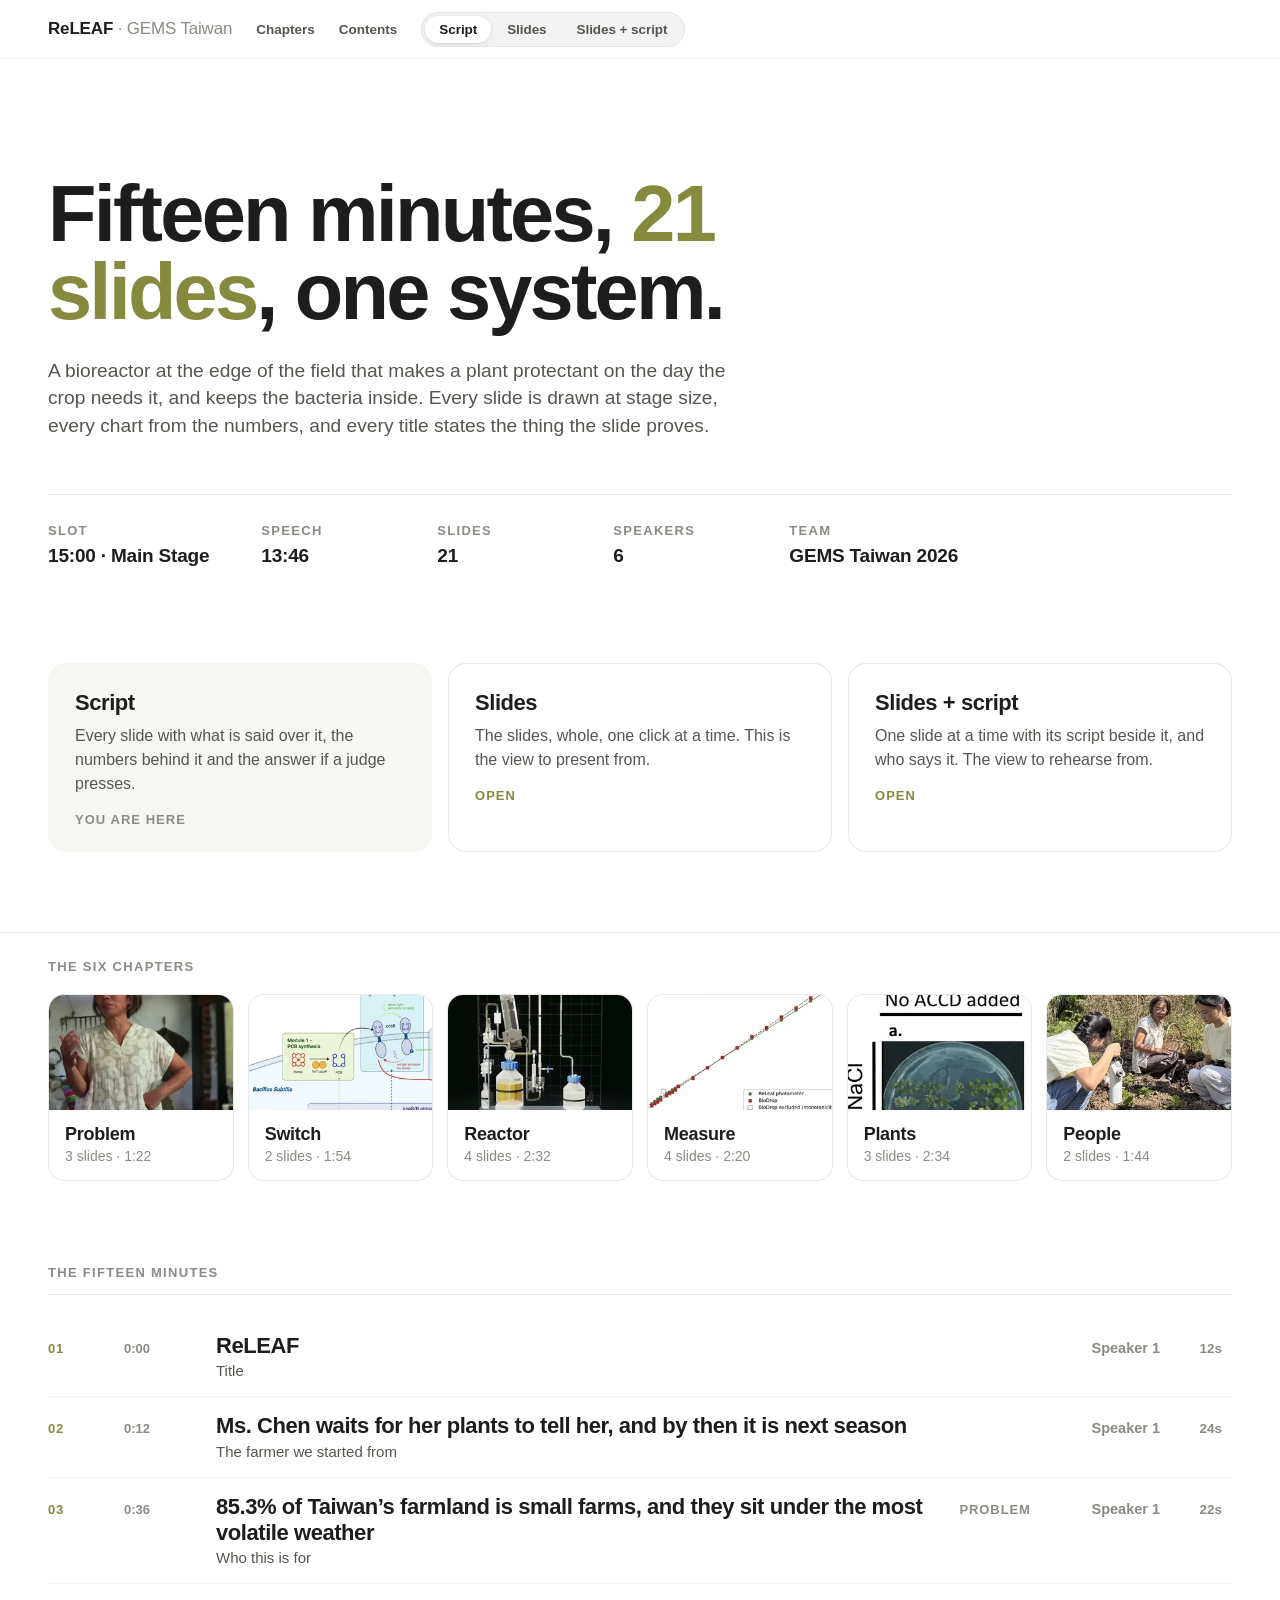
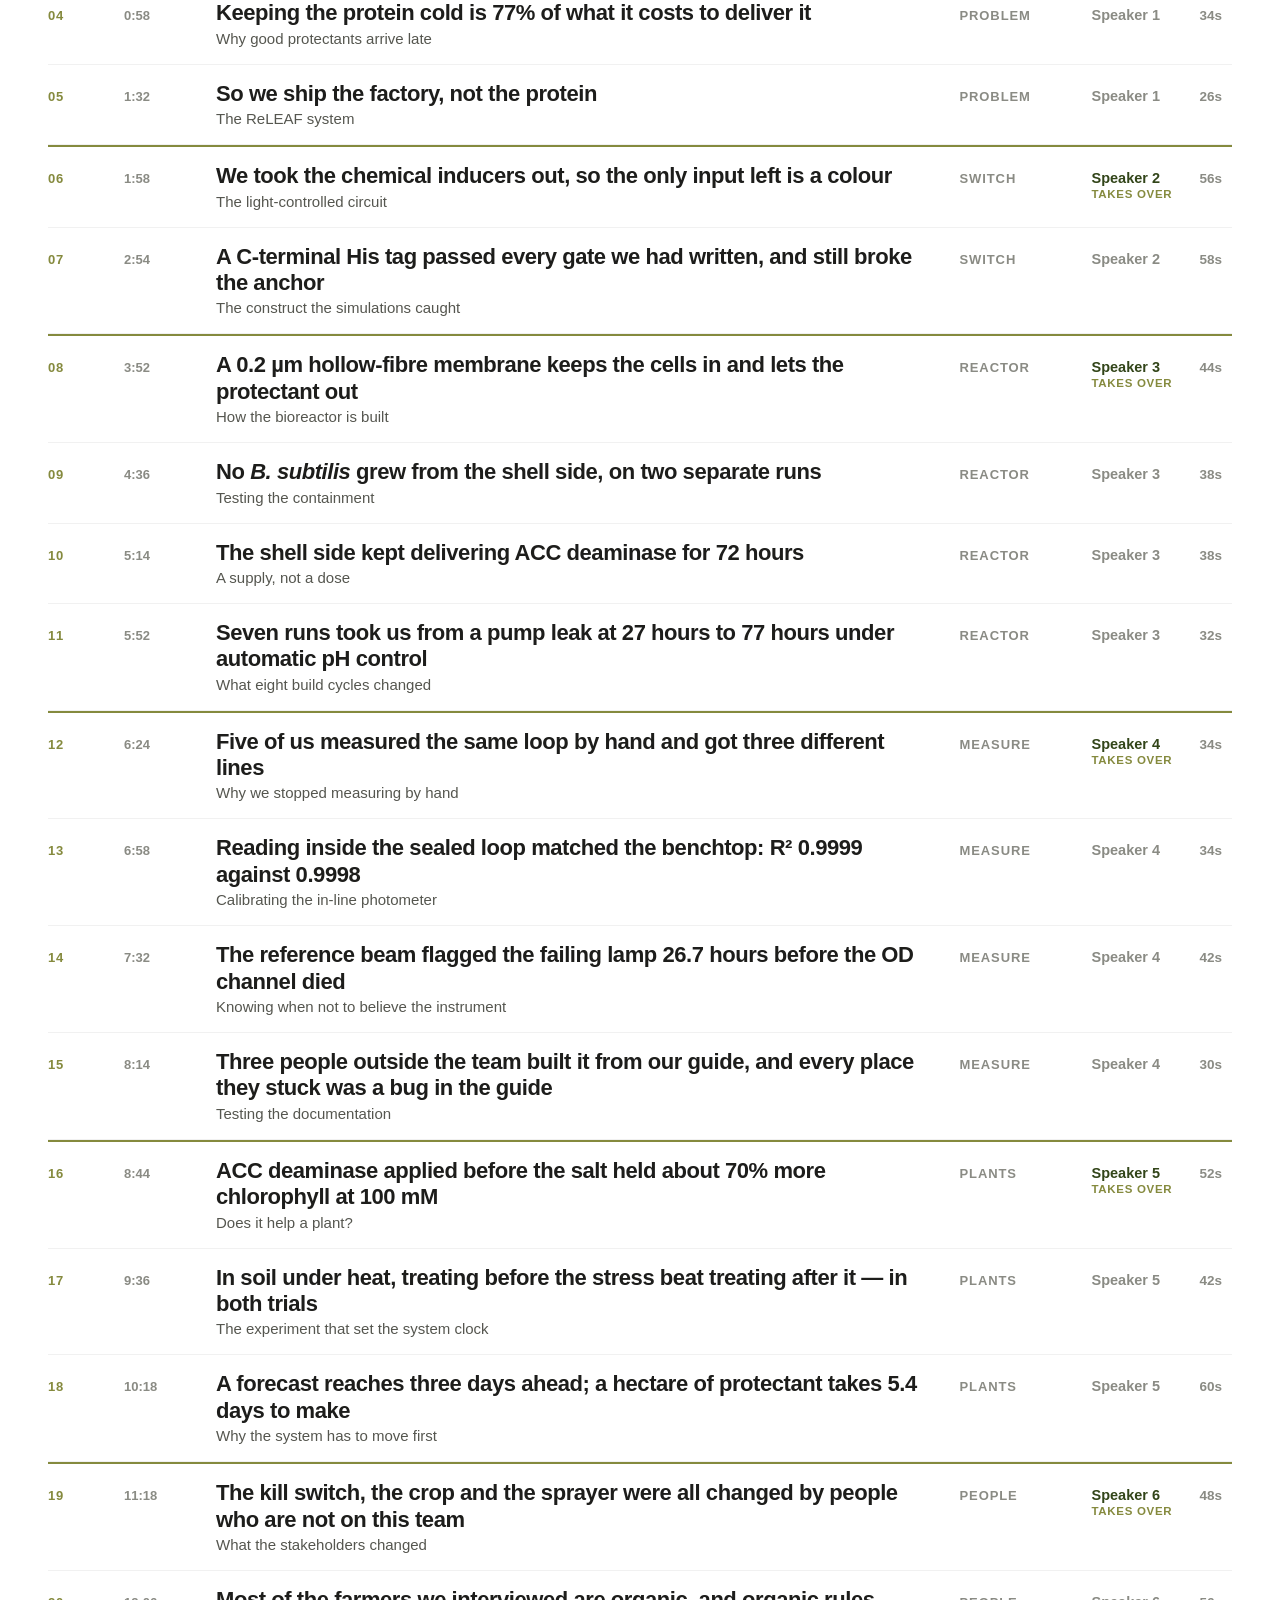
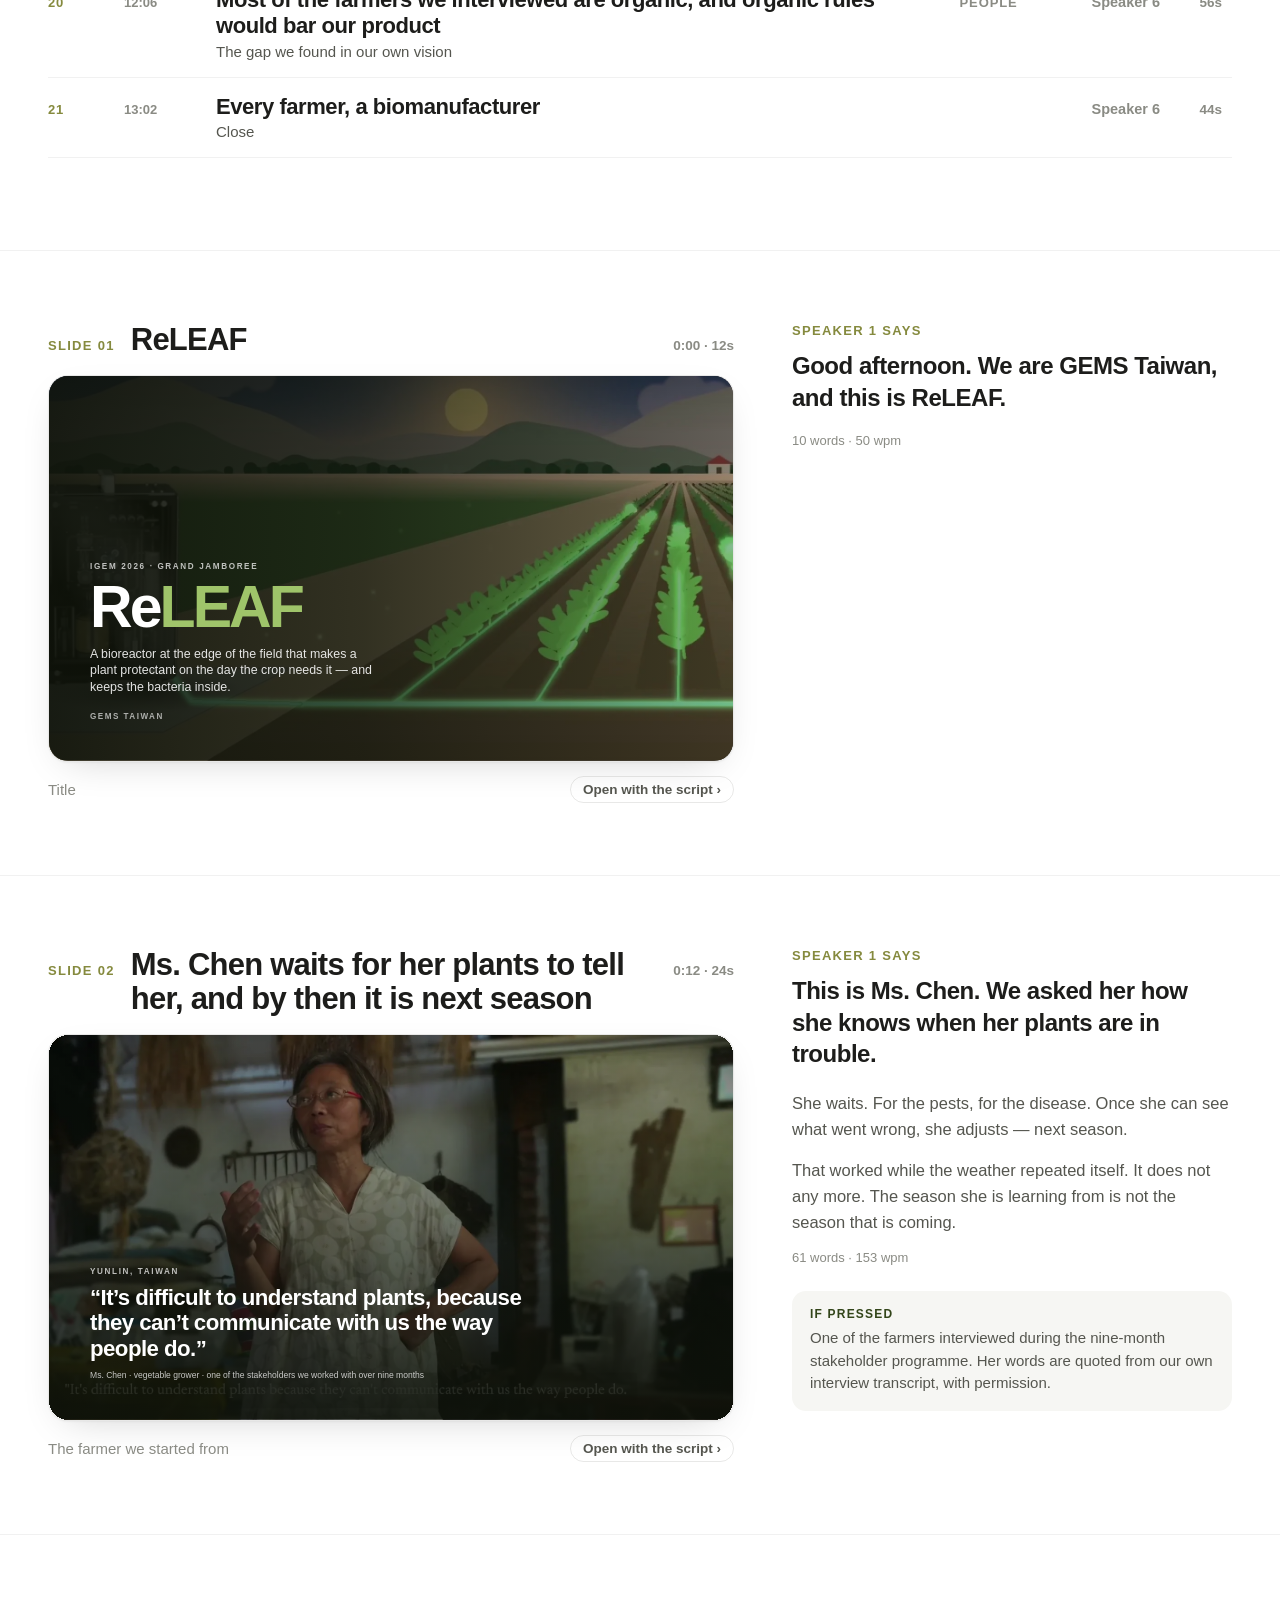
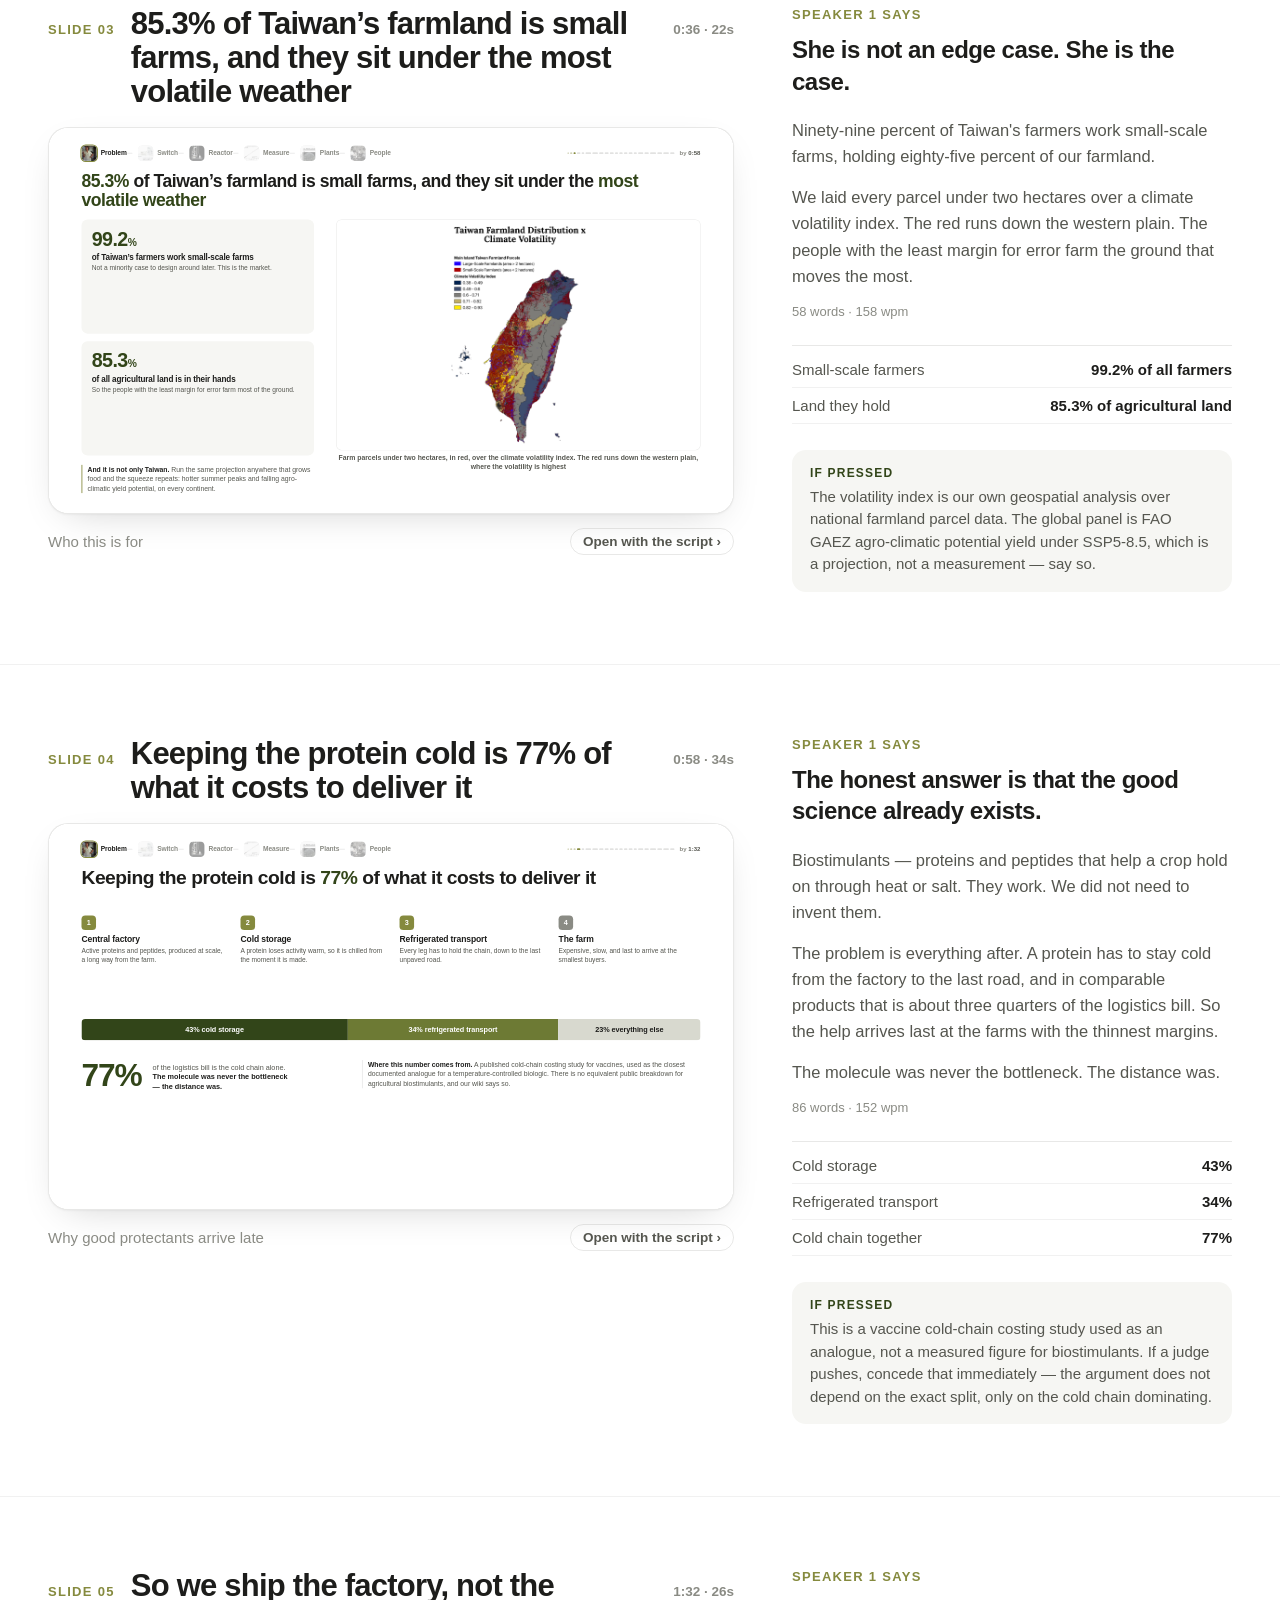
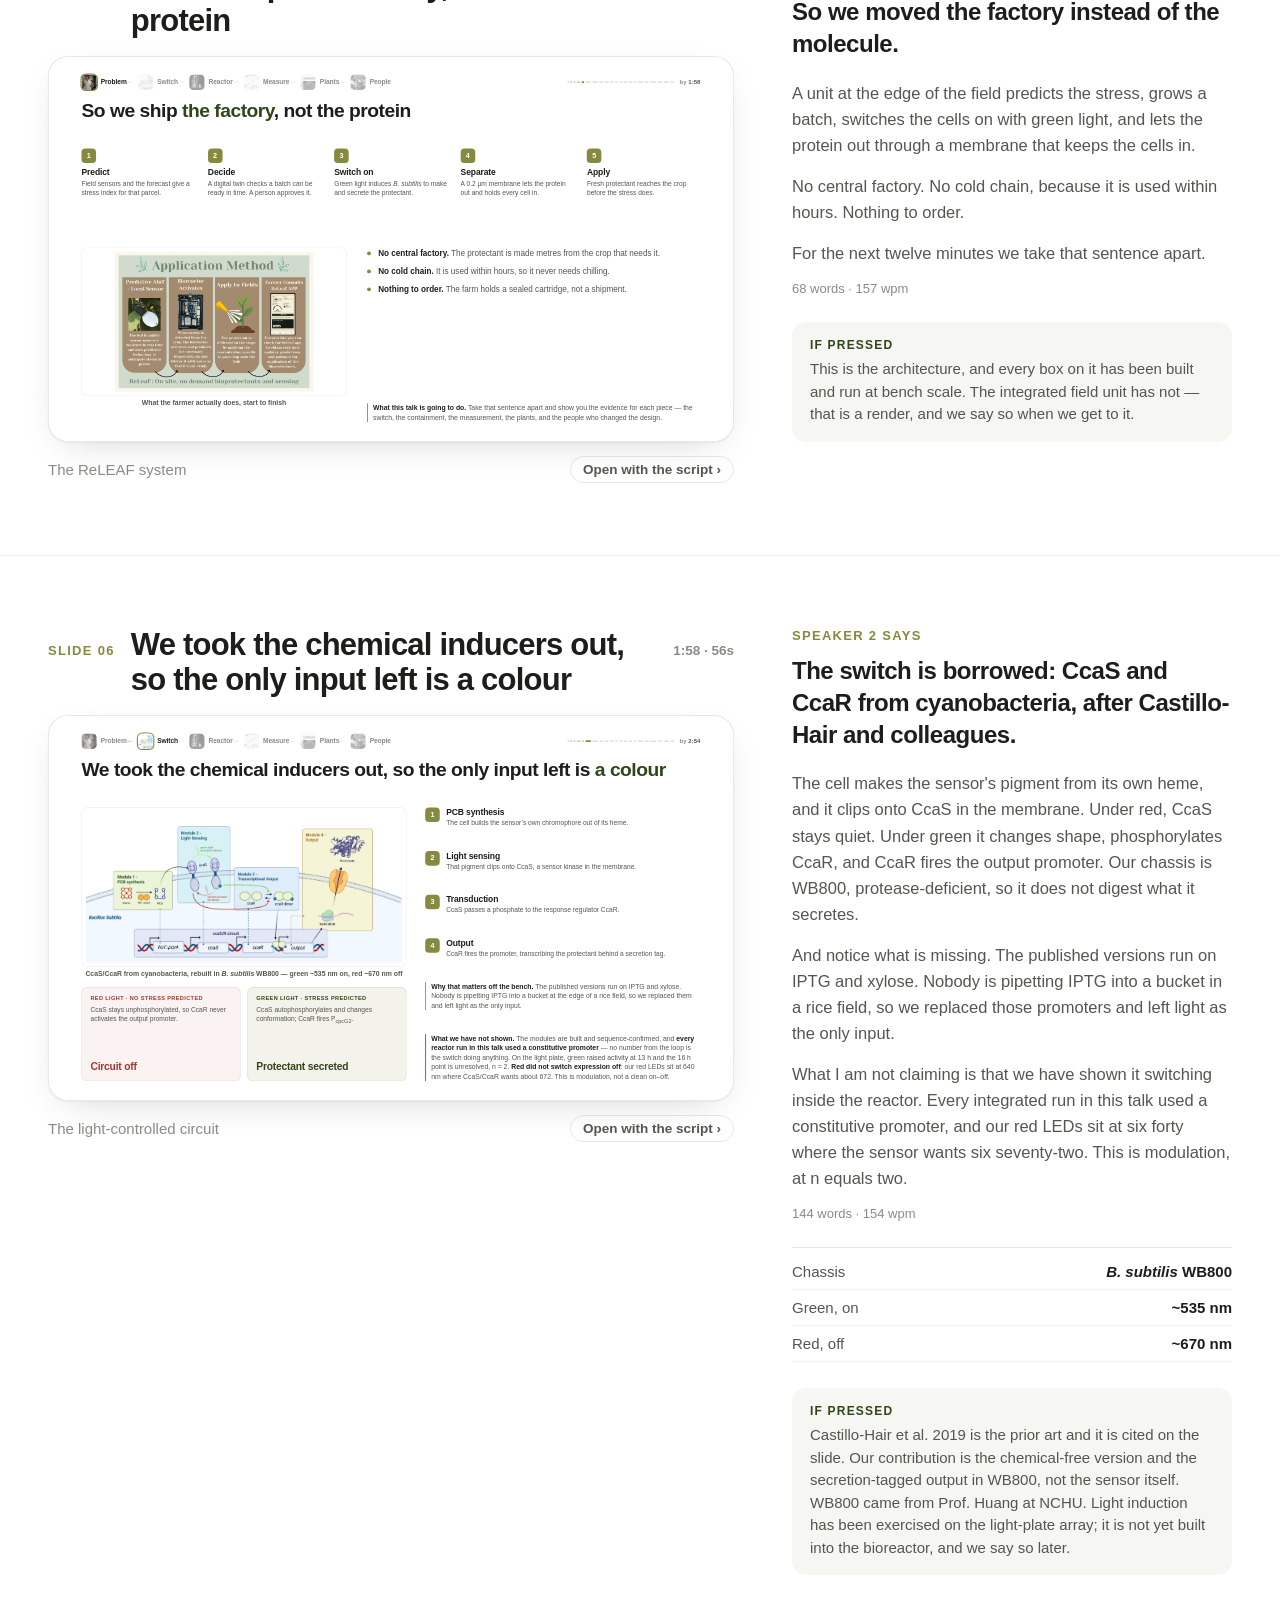
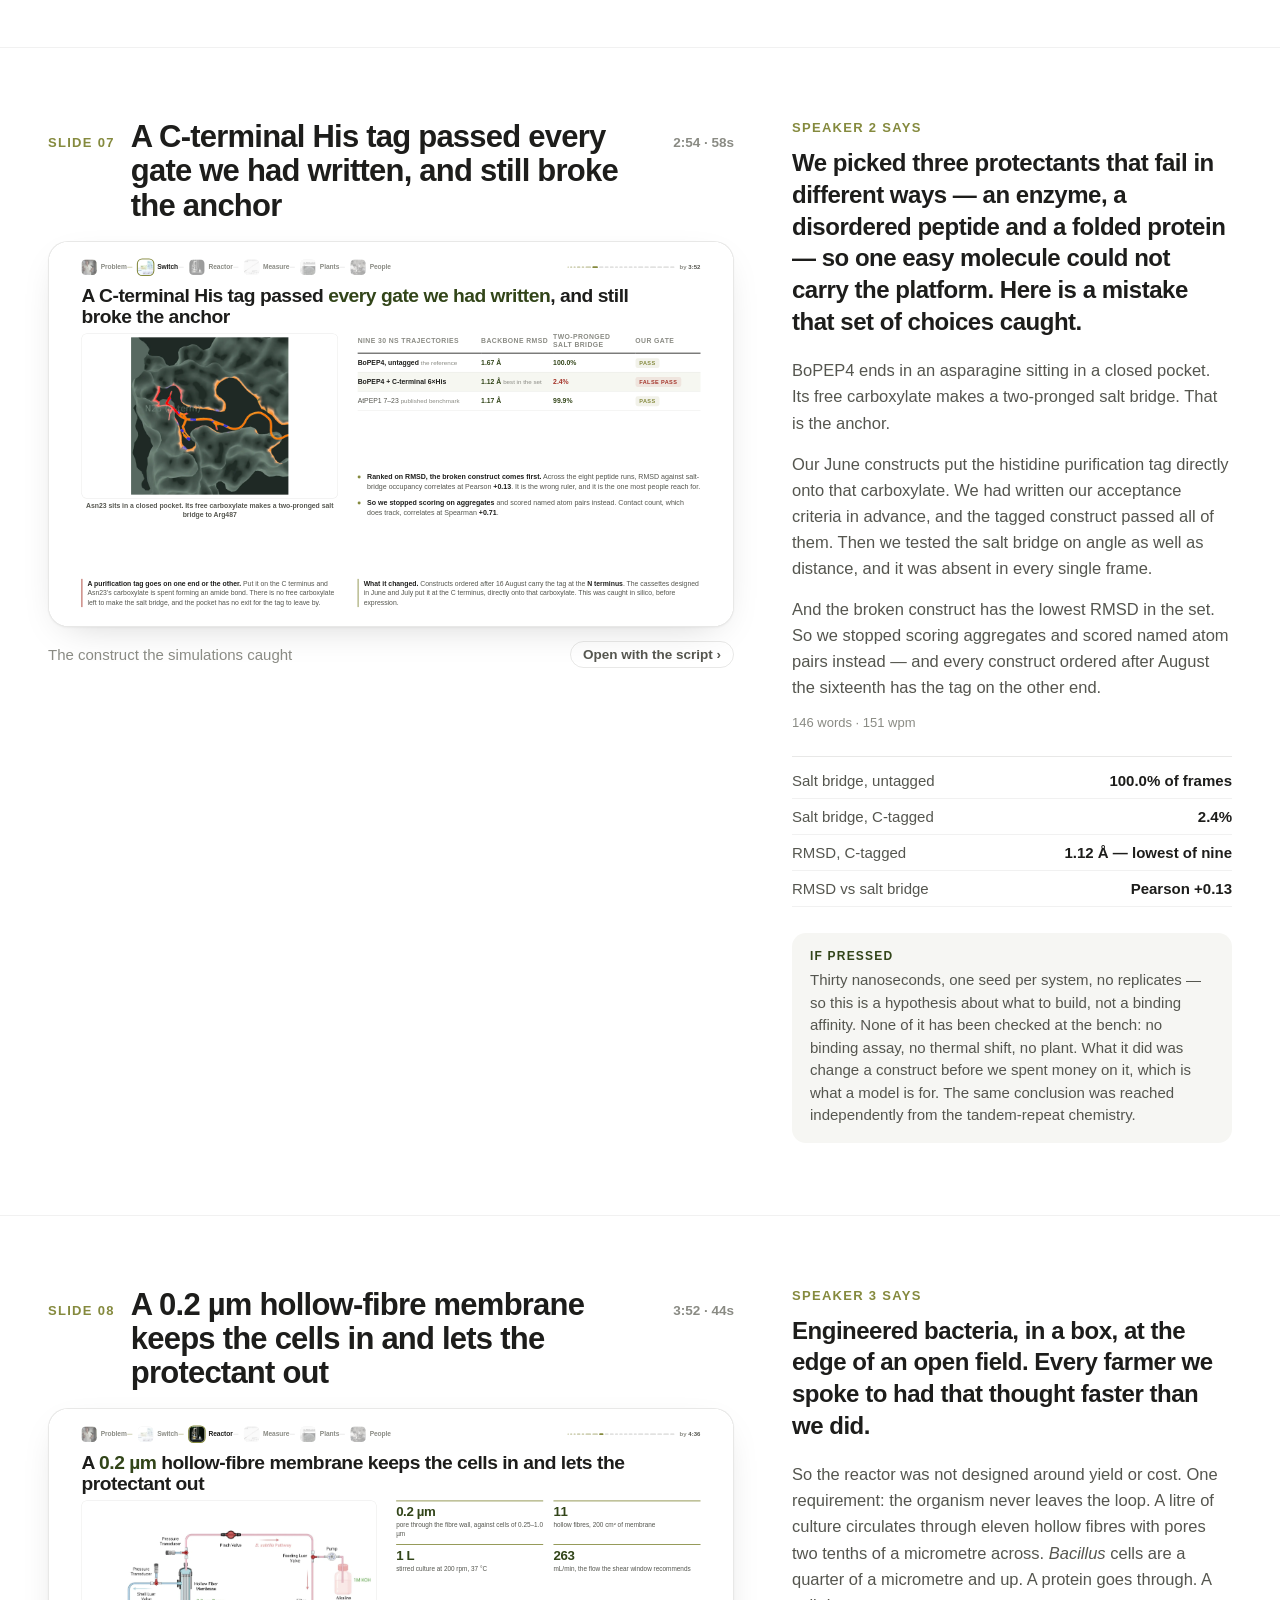
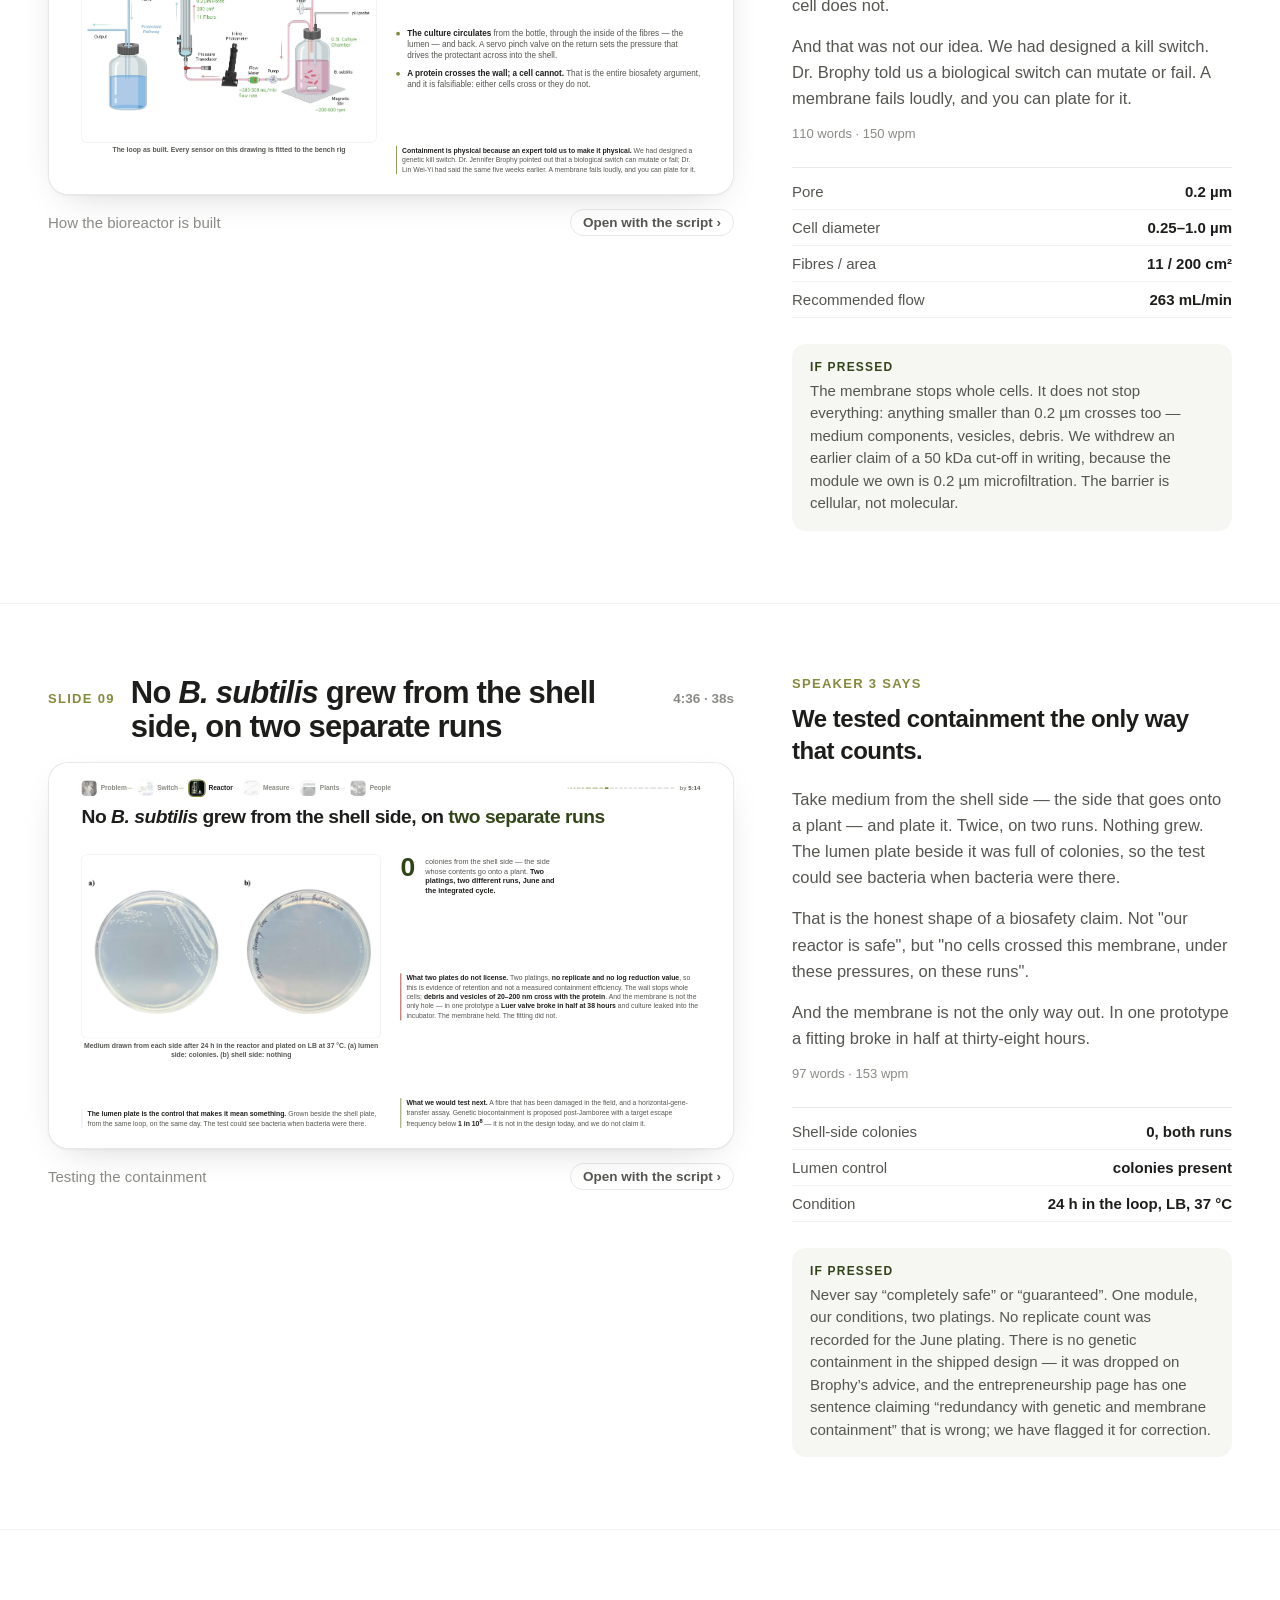
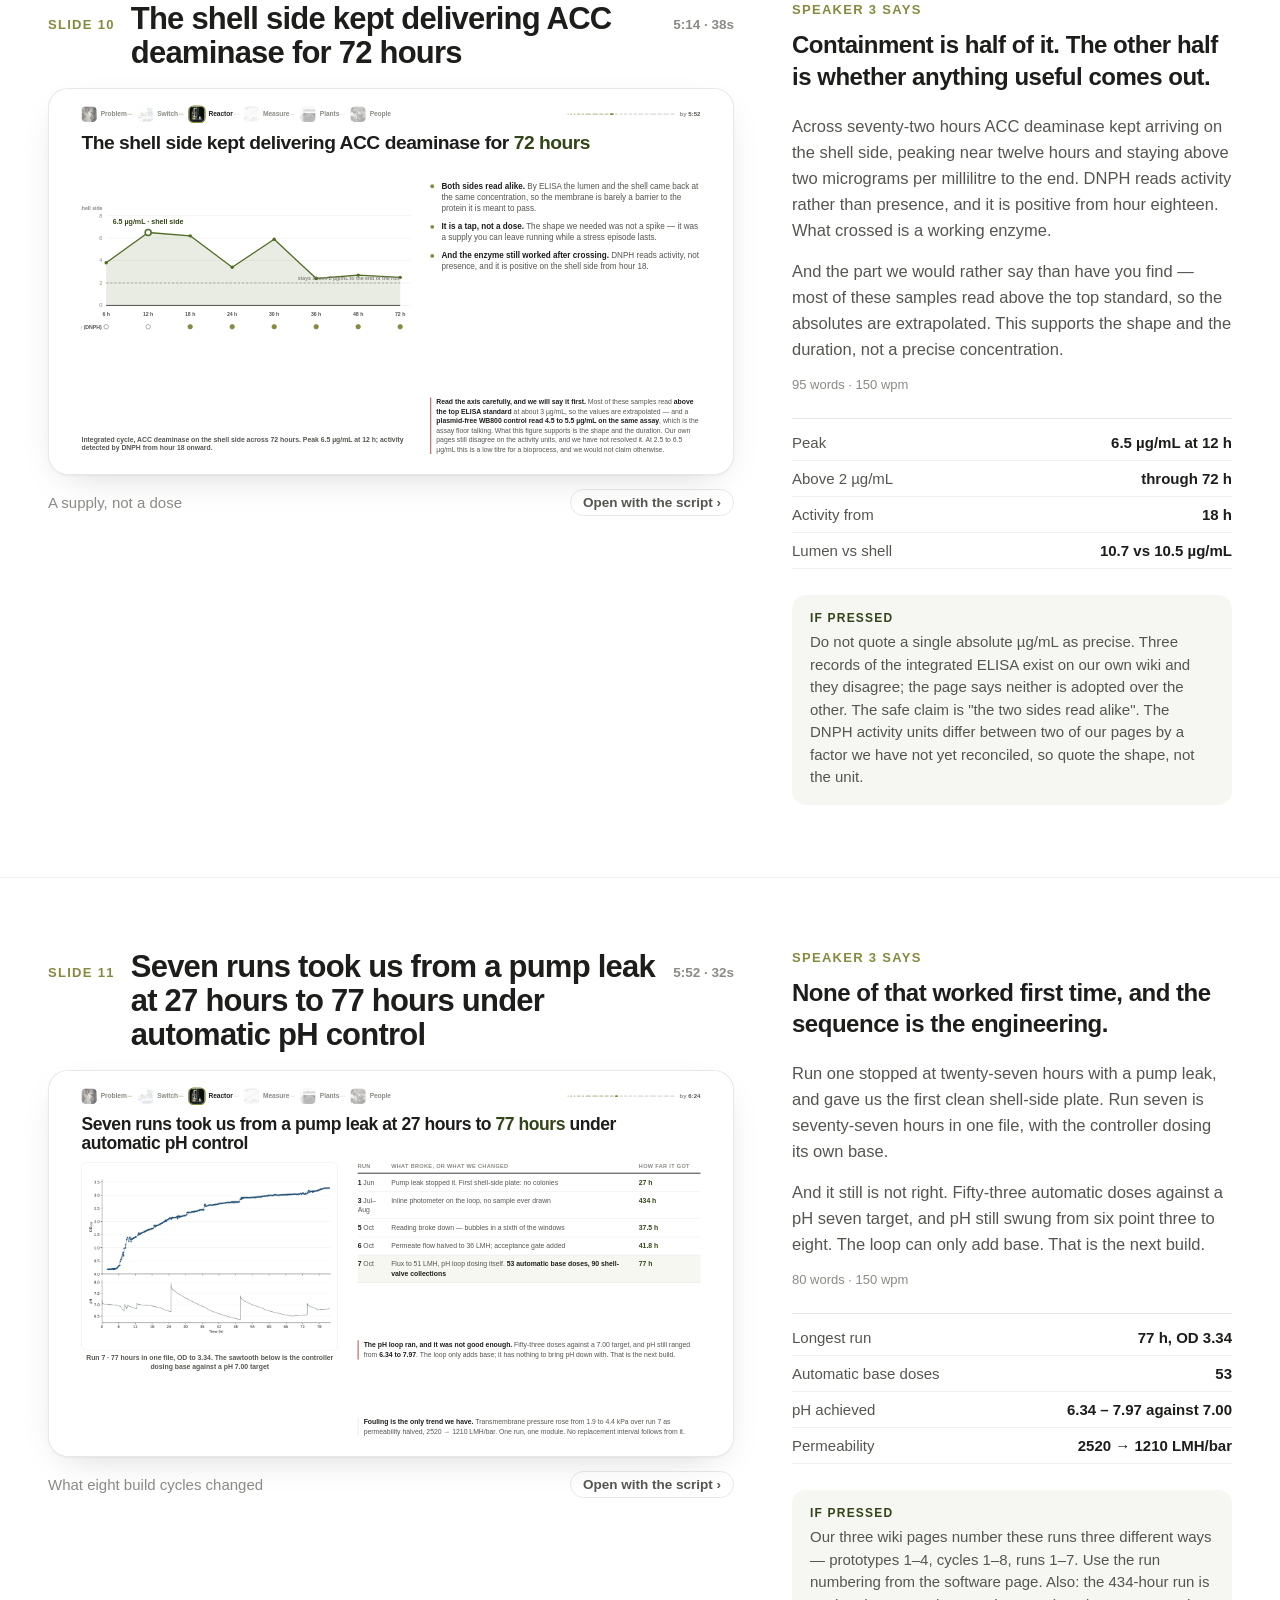
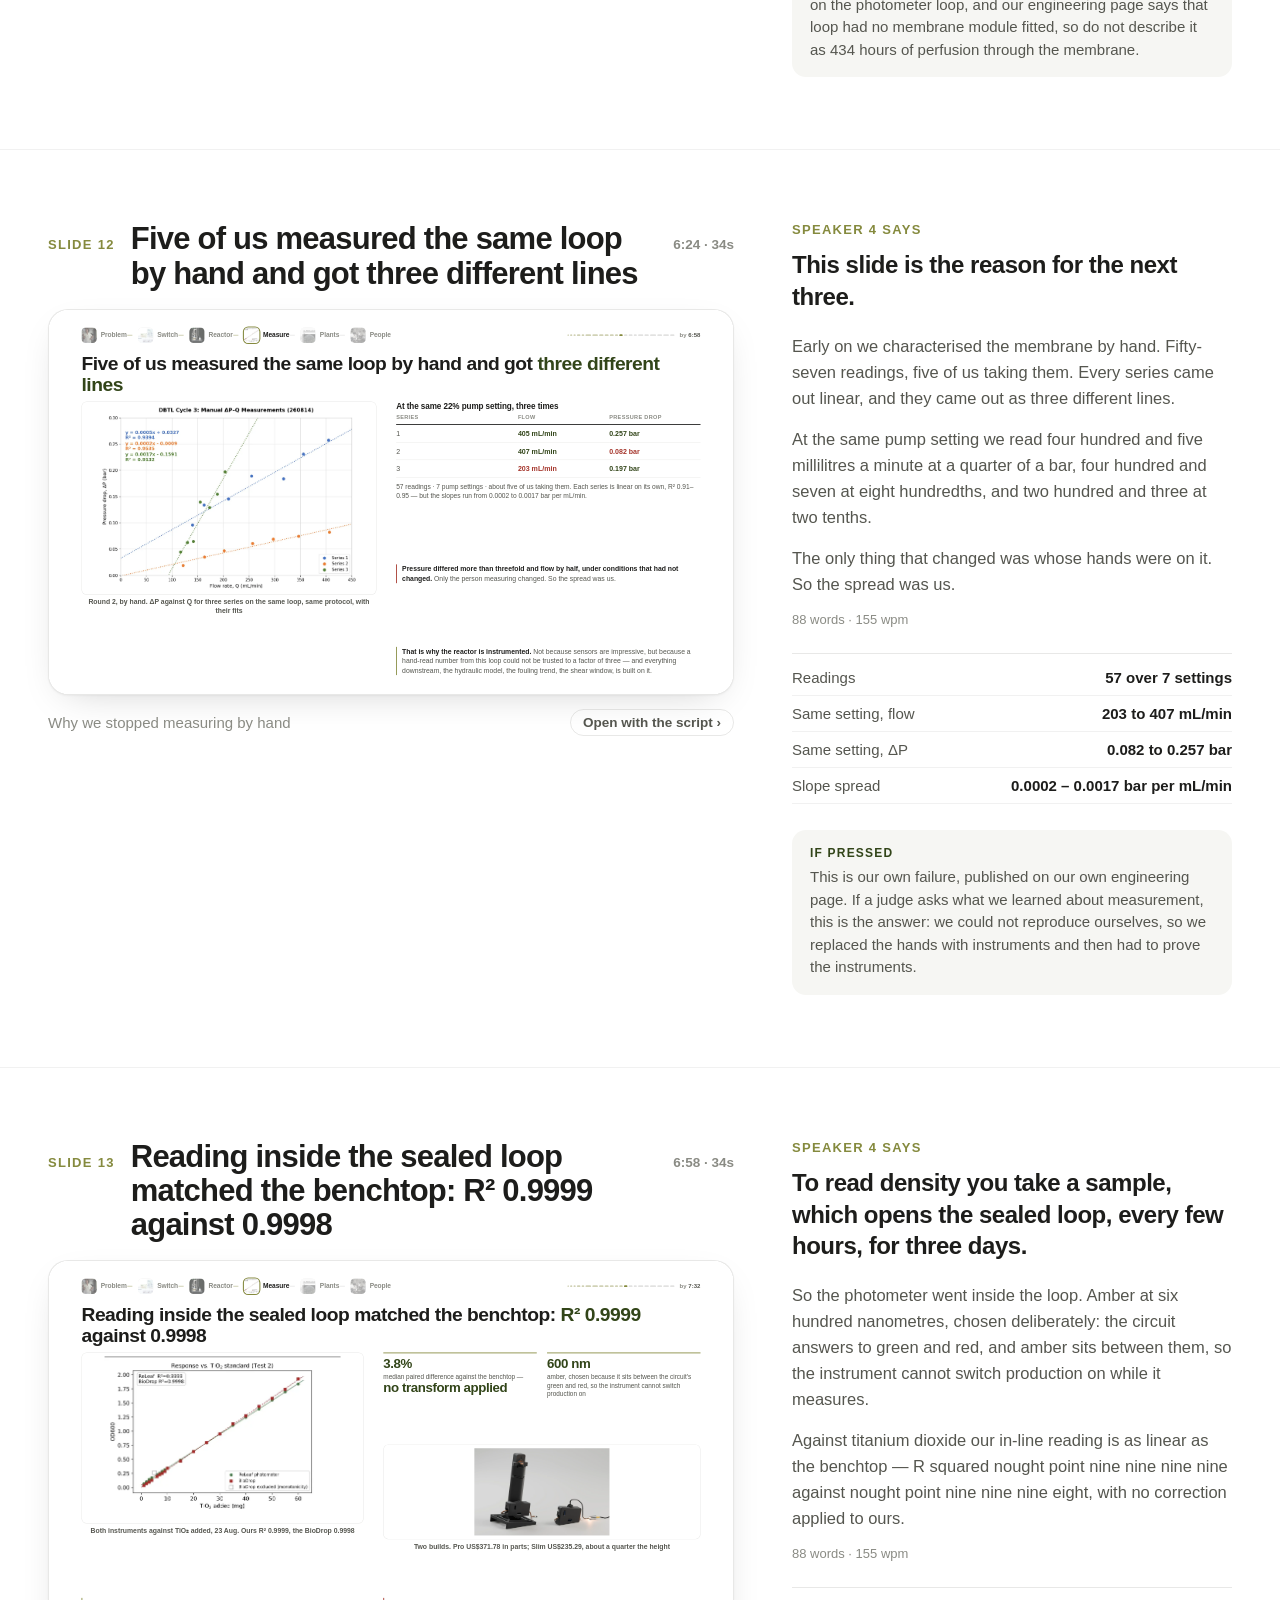
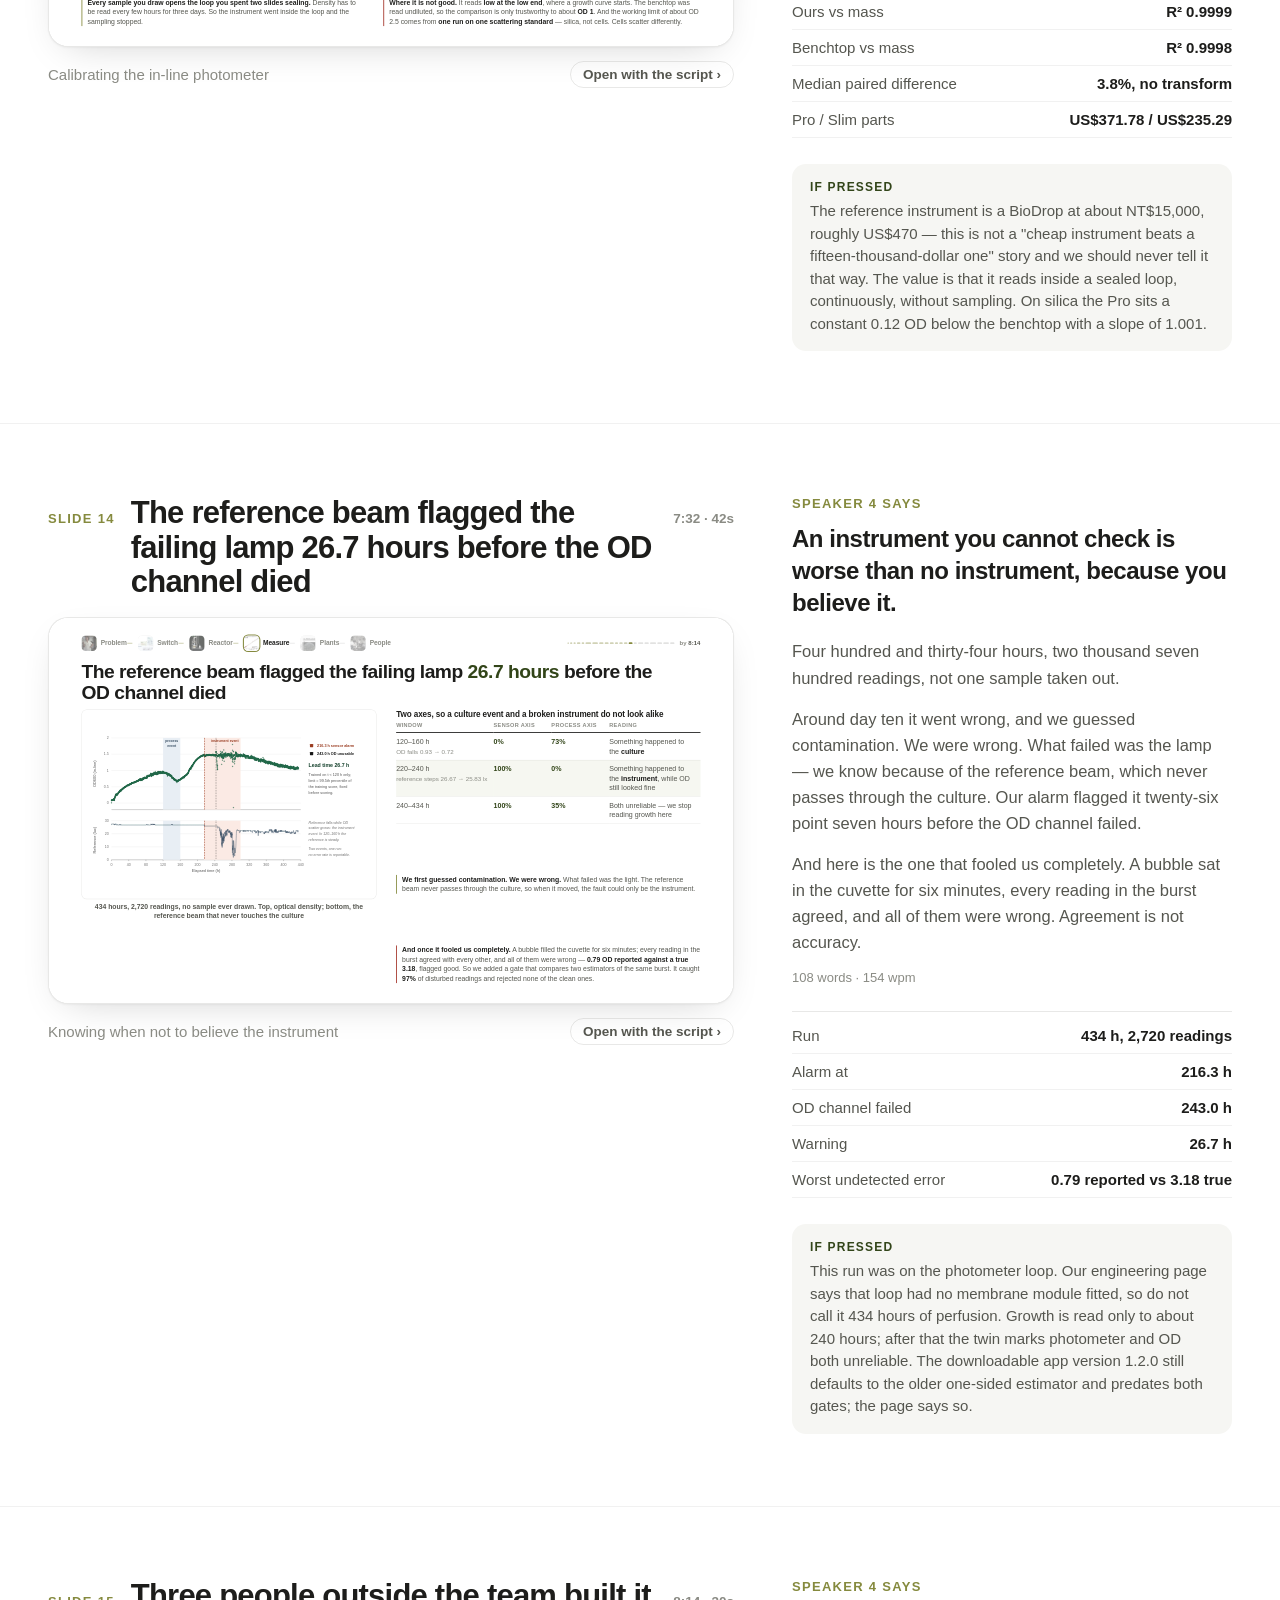
==== commit 2589a0b7: "Rebuild the finalist deck on the 5-minute deck's design system Twenty-one slides, six speakers, 13:4" ====
--- a/index.html
+++ b/index.html
@@ -3,59 +3,281 @@
 <head>
 <meta charset="utf-8">
 <meta name="viewport" content="width=device-width,initial-scale=1">
-<title>Script — ReLEAF Finalist Presentation</title>
-<link rel="stylesheet" href="assets/deck.css?v9">
+<title>ReLEAF · Finalist presentation</title>
+<meta name="description" content="GEMS Taiwan ReLEAF: the fifteen-minute finalist presentation, every slide with its speaking script and the numbers behind it.">
+<link rel="stylesheet" href="assets/deck.css?v=20">
+<style>
+.wrap{max-width:1600px;margin:0 auto;padding:0 48px}
+.top{position:sticky;top:0;z-index:40;background:rgba(255,255,255,.78);
+  backdrop-filter:saturate(180%) blur(20px);-webkit-backdrop-filter:saturate(180%) blur(20px);
+  border-bottom:1px solid var(--line-2)}
+.top .wrap{display:flex;align-items:center;gap:24px;height:58px}
+.brand{font-size:17px;font-weight:650;letter-spacing:-.01em;white-space:nowrap}
+.brand span{color:var(--ink-3);font-weight:450}
+.top .vsw{margin-left:auto}
+.jump{font-size:13.5px;font-weight:550;color:var(--ink-2);text-decoration:none;white-space:nowrap}
+.jump:hover{color:var(--ink)}
+
+.hero{padding:116px 0 80px}
+.hero h1{font-size:clamp(44px,6.2vw,94px);line-height:.98;letter-spacing:-.035em;font-weight:800;
+  margin:0 0 26px;max-width:17ch}
+.hero h1 em{font-style:normal;color:var(--olive)}
+.hero p{font-size:clamp(19px,1.5vw,25px);line-height:1.45;color:var(--ink-2);max-width:64ch;margin:0}
+.meta{display:flex;flex-wrap:wrap;gap:0 52px;margin-top:54px;padding-top:28px;border-top:1px solid var(--line)}
+.meta div{min-width:124px}
+.meta dt{font-size:13px;font-weight:600;letter-spacing:.1em;text-transform:uppercase;color:var(--ink-3)}
+.meta dd{margin:7px 0 0;font-size:19px;font-weight:600;letter-spacing:-.01em}
+
+.ways{padding:0 0 80px}
+.ways .wrap{display:grid;grid-template-columns:repeat(3,minmax(0,1fr));gap:16px}
+.way{display:block;text-decoration:none;border:1px solid var(--line);border-radius:18px;
+  padding:26px 26px 24px;background:#fff;
+  transition:border-color .2s var(--ease),transform .2s var(--ease),box-shadow .2s var(--ease)}
+.way:hover{border-color:rgba(29,29,27,.3);transform:translateY(-2px);
+  box-shadow:0 14px 34px -22px rgba(0,0,0,.4)}
+.way b{display:block;font-size:22px;font-weight:700;letter-spacing:-.02em}
+.way p{margin:8px 0 0;font-size:16px;line-height:1.5;color:var(--ink-2)}
+.way i{display:block;font-style:normal;margin-top:16px;font-size:13px;font-weight:650;
+  letter-spacing:.08em;text-transform:uppercase;color:var(--olive)}
+.way.here{background:var(--bg-2);border-color:transparent}
+.way.here i{color:var(--ink-3)}
+
+/* the six chapters, as a band of cards */
+.chaps{padding:0 0 84px}
+.chaps .wrap{border-top:1px solid var(--line);padding-top:26px}
+.okick{font-size:13px;font-weight:600;letter-spacing:.1em;text-transform:uppercase;
+  color:var(--ink-3);margin:0 0 20px}
+.cgrid{display:grid;grid-template-columns:repeat(6,minmax(0,1fr));gap:14px}
+.chap{display:block;text-decoration:none;color:inherit;border:1px solid var(--line);
+  border-radius:16px;overflow:hidden;background:#fff;
+  transition:border-color .2s var(--ease),transform .2s var(--ease)}
+.chap:hover{border-color:rgba(29,29,27,.25);transform:translateY(-2px)}
+.chap img{width:100%;aspect-ratio:16/10;object-fit:cover}
+.chap div{padding:14px 16px 16px}
+.chap b{display:block;font-size:18px;font-weight:720;letter-spacing:-.015em}
+.chap span{display:block;font-size:14px;color:var(--ink-3);margin-top:3px;
+  font-variant-numeric:tabular-nums}
+@media (max-width:1100px){ .cgrid{grid-template-columns:repeat(3,minmax(0,1fr))} }
+@media (max-width:620px){ .cgrid{grid-template-columns:repeat(2,minmax(0,1fr))} }
+
+.contents{padding:0 0 92px;scroll-margin-top:72px}
+.h2{font-size:13px;font-weight:600;letter-spacing:.1em;text-transform:uppercase;
+  color:var(--ink-3);margin:0 0 22px;padding-bottom:14px;border-bottom:1px solid var(--line)}
+.toc{margin:0;padding:0;list-style:none}
+.toc li{border-bottom:1px solid var(--line-2)}
+.toc a{display:grid;grid-template-columns:54px 70px minmax(0,1fr) 110px 86px auto;gap:22px;
+  align-items:baseline;padding:16px 10px 16px 0;text-decoration:none;border-radius:10px;
+  transition:background .18s var(--ease),padding-left .18s var(--ease)}
+.toc a:hover{background:var(--bg-2);padding-left:14px}
+.toc .n{font-size:13px;font-weight:700;color:var(--olive);letter-spacing:.06em;font-variant-numeric:tabular-nums}
+.toc .t{font-size:13px;font-weight:600;color:var(--ink-3);font-variant-numeric:tabular-nums}
+.toc .ttl{font-size:22px;font-weight:650;letter-spacing:-.02em;line-height:1.2}
+.toc .ttl span{display:block;font-size:15px;font-weight:450;color:var(--ink-2);margin-top:3px;letter-spacing:0}
+.toc .ch{font-size:13px;font-weight:700;letter-spacing:.07em;text-transform:uppercase;color:var(--ink-3)}
+.toc .who{font-size:14.5px;font-weight:600;color:var(--ink-3)}
+.toc li.hand{border-top:2px solid var(--olive)}
+.toc li.hand .who{color:var(--olive-d);font-weight:750}
+.toc li.hand .who:after{content:" takes over";font-size:11.5px;font-weight:700;
+  letter-spacing:.06em;text-transform:uppercase;color:var(--olive);display:block;margin-top:2px}
+.toc .d{font-size:13.5px;font-weight:600;color:var(--ink-3);font-variant-numeric:tabular-nums;white-space:nowrap}
+
+.row{padding:72px 0;border-top:1px solid var(--line-2);scroll-margin-top:66px}
+.row .wrap{display:grid;grid-template-columns:minmax(0,1fr) 440px;gap:58px;align-items:start}
+.slideCol{min-width:0}
+.rowhead{display:flex;align-items:baseline;gap:16px;margin:0 0 18px}
+.rowhead .n{font-size:13px;font-weight:700;letter-spacing:.1em;text-transform:uppercase;
+  color:var(--olive);font-variant-numeric:tabular-nums;white-space:nowrap}
+.rowhead h2{margin:0;font-size:31px;font-weight:750;letter-spacing:-.025em;line-height:1.1}
+.rowhead h2 em{font-style:normal;color:var(--olive-d)}
+.rowhead h2 .bad{color:var(--red)}
+.rowhead .t{margin-left:auto;font-size:13.5px;font-weight:600;color:var(--ink-3);
+  font-variant-numeric:tabular-nums;white-space:nowrap}
+.card{border:1px solid var(--line);border-radius:20px;overflow:hidden;background:#fff;
+  box-shadow:0 1px 2px rgba(0,0,0,.04),0 12px 40px -18px rgba(0,0,0,.22)}
+.under{display:flex;align-items:center;justify-content:space-between;gap:20px;margin-top:14px}
+.under .sub{font-size:15px;color:var(--ink-3)}
+.under a{font-size:13.5px;font-weight:600;color:var(--ink-2);text-decoration:none;
+  padding:5px 12px;border-radius:980px;border:1px solid var(--line);white-space:nowrap;
+  transition:background .18s var(--ease)}
+.under a:hover{background:var(--bg-2);color:var(--ink)}
+
+.scriptCol{position:sticky;top:94px}
+.kick{font-size:13px;font-weight:600;letter-spacing:.1em;text-transform:uppercase;color:var(--olive);margin:0 0 12px}
+.lead{font-size:24px;line-height:1.32;letter-spacing:-.02em;font-weight:650;margin:0 0 20px}
+.scriptCol p.b{font-size:16.5px;line-height:1.58;color:var(--ink-2);margin:0 0 15px}
+.nums{margin:26px 0 0;border-top:1px solid var(--line);padding-top:6px}
+.nums div{display:flex;justify-content:space-between;gap:18px;padding:9px 0;border-bottom:1px solid var(--line-2)}
+.nums dt{font-size:15px;color:var(--ink-2)}
+.nums dd{margin:0;font-size:15px;font-weight:600;text-align:right;font-variant-numeric:tabular-nums}
+.careful{margin:26px 0 0;padding:16px 18px;border-radius:14px;background:var(--bg-2)}
+.careful h4{margin:0 0 6px;font-size:12px;font-weight:700;letter-spacing:.1em;text-transform:uppercase;color:var(--olive-d)}
+.careful p{margin:0;font-size:15px;line-height:1.5;color:var(--ink-2)}
+.pace{font-size:13px;color:var(--ink-3);margin:10px 0 0;font-variant-numeric:tabular-nums}
+
+footer{padding:60px 0 92px;border-top:1px solid var(--line-2);color:var(--ink-3);font-size:15px}
+footer a{color:var(--ink);text-decoration:none;border-bottom:1px solid var(--line)}
+
+@media (max-width:1180px){
+  .wrap{padding:0 28px}
+  .row .wrap{grid-template-columns:1fr;gap:34px}
+  .scriptCol{position:static}
+  .row{padding:54px 0}
+  .hero{padding:74px 0 54px}
+  .ways .wrap{grid-template-columns:1fr}
+}
+@media (max-width:720px){
+  .wrap{padding:0 18px}
+  .top .wrap{gap:12px}
+  .jump,.brand span{display:none}
+  .toc a{grid-template-columns:44px minmax(0,1fr) auto;gap:12px}
+  .toc .t,.toc .d,.toc .ch{display:none}
+  .rowhead{flex-wrap:wrap;gap:8px 14px}
+  .rowhead h2{font-size:24px}
+}
+</style>
 </head>
 <body>
-<div class="bar">
-  <span class="mark">Re<em>LEAF</em> · Finalist</span>
-  <nav>
-    <a href="index.html" aria-current="page">Script</a>
-    <a href="show.html">Slides</a>
-    <a href="animate.html">With animation</a>
-  </nav>
-  <span class="right"><span id="spnow"></span><span id="clock"></span><span>15:00 · Main Stage</span></span>
-</div>
-<div class="wrap">
-  <p class="lede">Fifteen minutes on the Main Stage. Eight speakers, <span id="n"></span> slides,
-    <span id="t"></span> of speech.</p>
-  <p class="subl">Every slide is drawn, not screenshotted: charts come from the numbers, photographs
-    appear only where the subject is photographic. Amber boxes are backup for the 10-minute
-    judges’ Q&amp;A and are never shown on stage.</p>
-  <div id="script"></div>
-</div>
-<script src="assets/deck.js?v9"></script>
-<script src="assets/charts.js?v9"></script>
+
+<header class="top">
+  <div class="wrap">
+    <div class="brand">ReLEAF <span>· GEMS Taiwan</span></div>
+    <a class="jump" href="#chapters">Chapters</a>
+    <a class="jump" href="#contents">Contents</a>
+    <div id="vsw"></div>
+  </div>
+</header>
+
+<section class="hero">
+  <div class="wrap">
+    <h1>Fifteen minutes, <em id="hN">21 slides</em>, one system.</h1>
+    <p>A bioreactor at the edge of the field that makes a plant protectant on the day the crop
+      needs it, and keeps the bacteria inside. Every slide is drawn at stage size, every chart
+      from the numbers, and every title states the thing the slide proves.</p>
+    <dl class="meta">
+      <div><dt>Slot</dt><dd>15:00 · Main Stage</dd></div>
+      <div><dt>Speech</dt><dd id="stRun">13:00</dd></div>
+      <div><dt>Slides</dt><dd id="stN">21</dd></div>
+      <div><dt>Speakers</dt><dd id="stSp">8</dd></div>
+      <div><dt>Team</dt><dd>GEMS Taiwan 2026</dd></div>
+    </dl>
+  </div>
+</section>
+
+<section class="ways"><div class="wrap" id="ways"></div></section>
+
+<section class="chaps" id="chapters">
+  <div class="wrap">
+    <p class="okick">The six chapters</p>
+    <div class="cgrid" id="chapgrid"></div>
+  </div>
+</section>
+
+<section class="contents" id="contents">
+  <div class="wrap">
+    <p class="h2">The fifteen minutes</p>
+    <ul class="toc" id="toc"></ul>
+  </div>
+</section>
+
+<main id="rows"></main>
+
+<footer>
+  <div class="wrap">
+    Every number on a slide is read off this deck's own charts and the wiki.
+    <a href="notes.html">Open it with the script</a>
+  </div>
+</footer>
+
+<script src="assets/nav.js?v=20"></script>
+<script src="assets/charts.js?v=20"></script>
+<script src="assets/deck.js?v=20"></script>
 <script>
-(function(){
-  const esc=s=>String(s).replace(/[&<>]/g,c=>({'&':'&amp;','<':'&lt;','>':'&gt;'}[c]));
-  const mmss=s=>Math.floor(s/60)+':'+String(Math.round(s%60)).padStart(2,'0');
-  const W=1600,H=900,TW=418,K=TW/W;
-  let t=0,out='',sp=null;
-  SLIDES.forEach((s,n)=>{
-    if(s.sp!==sp){
-      sp=s.sp;
-      const info=SPEAKERS.find(x=>x.n===sp);
-      const d=SLIDES.filter(x=>x.sp===sp).reduce((a,x)=>a+x.secs,0);
-      out+=`<div class="sec"><h2>${sp}. ${esc(info.part)}</h2><span class="who">${esc(info.name)} · ${mmss(t)}–${mmss(t+d)}</span></div>`;
-    }
-    const words=s.say.trim().split(/\s+/).length;
-    out+=`<div class="srow" id="${s.id}">
-      <div><div class="thumbbox"><div class="framebox" style="height:${H*K}px">
-        <div class="frame" style="transform:scale(${K})"><section class="slide on ${s.cls||''}">${s.body}</section></div>
-      </div></div></div>
-      <div>
-        <div class="meta">${n+1}. ${mmss(t)} · ${s.secs}s · ${words} words · ${Math.round(words/(s.secs/60))} wpm</div>
-        <h3>${esc(s.title||s.id)}</h3>
-        <p class="say">${esc(s.say)}</p>
-        ${s.note?`<div class="note"><b>If pressed</b>${esc(s.note)}</div>`:''}
-      </div></div>`;
-    t+=s.secs;
+document.getElementById('vsw').innerHTML = viewSwitcher('script');
+
+document.getElementById('ways').innerHTML = VIEWS.map(v => {
+  const here = v.id === 'script';
+  return `<a class="way${here ? ' here' : ''}" href="${v.href}">
+    <b>${v.label}</b><p>${v.blurb}</p><i>${here ? 'You are here' : 'Open'}</i></a>`;
+}).join('');
+
+{ const tot = SLIDES.reduce((a,s)=>a+s.secs,0);
+  const sp = new Set(SLIDES.map(s=>s.speaker)).size;
+  document.getElementById('stN').textContent = SLIDES.length;
+  document.getElementById('hN').textContent = SLIDES.length + ' slides';
+  document.getElementById('stSp').textContent = sp;
+  document.getElementById('stRun').textContent = Math.floor(tot/60)+':'+String(tot%60).padStart(2,'0'); }
+
+/* chapter cards: the first slide of each node, and how long that chapter runs */
+{ const rows = NODES.map((n,k)=>{
+    const idx = k+1;
+    const own = SLIDES.filter(s => (Array.isArray(s.node)?s.node:[s.node]).includes(idx));
+    if (!own.length) return '';
+    const d = own.reduce((a,s)=>a+s.secs,0);
+    return `<a class="chap" href="#s${own[0].n}">
+      <img src="img/${n.img}.webp" alt="">
+      <div><b>${n.label}</b><span>${own.length} slides · ${Math.floor(d/60)}:${String(d%60).padStart(2,'0')}</span></div></a>`;
+  }).join('');
+  document.getElementById('chapgrid').innerHTML = rows; }
+
+const chapName = s => {
+  const a = Array.isArray(s.node) ? s.node : [s.node];
+  return a.filter(Boolean).map(i => NODES[i-1].label).join(' · ');
+};
+
+document.getElementById('toc').innerHTML = SLIDES.map((s,i) => `
+<li${i && SLIDES[i-1].speaker !== s.speaker ? ' class="hand"' : ''}><a href="#s${s.n}">
+  <span class="n">${String(s.n).padStart(2,'0')}</span>
+  <span class="t">${s.time}</span>
+  <span class="ttl">${s.title}<span>${s.nav}</span></span>
+  <span class="ch">${chapName(s)}</span>
+  <span class="who">${s.speaker}</span>
+  <span class="d">${s.secs}s</span>
+</a></li>`).join('');
+
+document.getElementById('rows').innerHTML = SLIDES.map((s,i) => {
+  const words = [s.script.lead, ...s.script.body].join(' ').replace(/<[^>]+>/g,' ').trim().split(/\s+/).length;
+  return `
+<section class="row" id="s${s.n}">
+  <div class="wrap">
+    <div class="slideCol">
+      <div class="rowhead">
+        <span class="n">Slide ${String(s.n).padStart(2,'0')}</span>
+        <h2>${s.title}</h2>
+        <span class="t">${s.time} · ${s.secs}s</span>
+      </div>
+      <div class="card">
+        <div class="stageWrap"><div class="stage">${stageHTML(SLIDES,i)}</div></div>
+      </div>
+      <div class="under">
+        <span class="sub">${s.nav}</span>
+        <a href="notes.html#${s.n}">Open with the script &rsaquo;</a>
+      </div>
+    </div>
+    <div class="scriptCol">
+      <p class="kick">${s.speaker} says</p>
+      <p class="lead">${s.script.lead}</p>
+      ${s.script.body.map(p => `<p class="b">${p}</p>`).join('')}
+      <p class="pace">${words} words · ${Math.round(words/(s.secs/60))} wpm</p>
+      ${s.script.numbers && s.script.numbers.length ? `<dl class="nums">${s.script.numbers.map(([k,v]) => `<div><dt>${k}</dt><dd>${v}</dd></div>`).join('')}</dl>` : ''}
+      ${s.script.careful ? `<div class="careful"><h4>If pressed</h4><p>${s.script.careful}</p></div>` : ''}
+    </div>
+  </div>
+</section>`; }).join('');
+
+drawCharts(document);
+
+function fit(){
+  document.querySelectorAll('.stageWrap').forEach(w => {
+    w.firstElementChild.style.transform = `scale(${w.clientWidth / 1600})`;
   });
-  document.getElementById('script').innerHTML=out;
-  document.getElementById('n').textContent=SLIDES.length;
-  document.getElementById('t').textContent=mmss(t);
-  drawCharts(document);
-})();
+}
+addEventListener('resize', fit); fit();
+addEventListener('load', fit);
+
+const io = new IntersectionObserver(es => {
+  es.forEach(e => { if (e.isIntersecting) { e.target.classList.add('go'); io.unobserve(e.target); } });
+}, {threshold:.22});
+document.querySelectorAll('.stage').forEach(el => io.observe(el));
 </script>
-</body></html>
+</body>
+</html>
--- a/assets/deck.css
+++ b/assets/deck.css
@@ -1,264 +1,426 @@
-/* ReLEAF finalist deck.
-   Slides are authored on a fixed 1600x900 canvas and scaled to fit, so every
-   type size and rule weight is an absolute number and nothing drifts between
-   a laptop, the hall projector and a PDF export. */
+/* ReLEAF — Finalist Presentation
+   ---------------------------------------------------------------------------
+   The design system, carried over from the five-minute deck so the two talks
+   look like one team. White ground, system sans, one accent that means one
+   thing. Every slide is authored on a 1600x900 stage:
+
+     .nodebar   36 –  82   the six chapters, always on screen
+     .s-head   102 – 202   the claim, a sentence, up to two lines
+     .s-body   214 – 854   1448 x 640, where the evidence goes
+
+   Rules that keep the deck honest:
+     · Nothing you will not say out loud goes on a slide.
+     · The number you want remembered is the largest thing in its panel.
+     · One accent (olive) marks the thing being claimed. Red marks harm.
+     · A figure is cropped, never zoomed at.
+   --------------------------------------------------------------------------- */
 
 :root{
-  --ink:#10201a;
-  --ink-2:#3c4f47;
-  --paper:#FAFAF7;
-  --leaf:#1E8A4F;
-  --bright:#35C46E;
-  --red:#C0392B;
-  --amber:#C8862B;
-  --slate:#8A9A93;
-  --night:#0A1511;
-  --rule:rgba(16,32,26,.14);
-  --serif:"Iowan Old Style","Palatino Linotype",Palatino,Georgia,serif;
-  --sans:-apple-system,BlinkMacSystemFont,"Segoe UI","Helvetica Neue",Arial,sans-serif;
+  --ink:#1d1d1b;
+  --ink-2:#55564f;
+  --ink-3:#8a8b84;
+  --green:#1c4721;
+  --olive:#858a3e;
+  --olive-d:#324519;
+  --red:#a4342a;
+  --amber:#9a6b1e;
+  --line:rgba(29,29,27,.10);
+  --line-2:rgba(29,29,27,.06);
+  --bg:#ffffff;
+  --bg-2:#f6f6f3;
+  --bg-3:#efefe9;
+  --ease:cubic-bezier(.22,.72,.2,1);
+  --sans:-apple-system,BlinkMacSystemFont,"SF Pro Display","SF Pro Text","Helvetica Neue",Helvetica,Arial,sans-serif;
+  --mono:ui-monospace,SFMono-Regular,"SF Mono",Menlo,Consolas,monospace;
 }
 *{box-sizing:border-box}
-html,body{margin:0;padding:0}
-body{background:var(--paper);color:var(--ink);font-family:var(--sans);-webkit-font-smoothing:antialiased}
-
-/* ── chrome ─────────────────────────────── */
-.bar{
-  position:fixed;top:0;left:0;right:0;height:44px;z-index:40;
-  display:flex;align-items:center;gap:18px;padding:0 18px;
-  background:rgba(250,250,247,.9);backdrop-filter:blur(14px);
-  border-bottom:1px solid var(--rule);font-size:13px;
+html{-webkit-text-size-adjust:100%}
+body{margin:0;font-family:var(--sans);color:var(--ink);background:var(--bg);
+  -webkit-font-smoothing:antialiased;text-rendering:optimizeLegibility}
+img{display:block;max-width:100%}
+a{color:inherit}
+
+/* ============================================================
+   STAGE
+   ============================================================ */
+.stageWrap{position:relative;width:100%;aspect-ratio:16/9;overflow:hidden}
+.stage{position:absolute;left:0;top:0;width:1600px;height:900px;background:#fff;
+  transform-origin:0 0;font-size:16px}
+.stage *{font-kerning:normal}
+
+/* entrance steps — `--d` is the order the speaker reaches the element */
+.st{opacity:0;transform:translateY(14px);
+  transition:opacity .62s var(--ease),transform .62s var(--ease);
+  transition-delay:calc(var(--d,0) * 60ms)}
+.st.zoom{transform:translateY(10px) scale(.985)}
+.go .st{opacity:1;transform:none}
+@media (prefers-reduced-motion:reduce){
+  .st{transition-duration:.01ms !important;transition-delay:0ms !important}
 }
-.bar .mark{font-weight:700;letter-spacing:.02em;white-space:nowrap}
-.bar .mark em{font-style:normal;color:var(--leaf)}
-.bar nav{display:flex;gap:4px}
-.bar nav a{color:var(--ink);text-decoration:none;padding:4px 11px;border-radius:999px;opacity:.6;white-space:nowrap}
-.bar nav a:hover{opacity:1;background:rgba(0,0,0,.05)}
-.bar nav a[aria-current]{opacity:1;background:var(--ink);color:var(--paper)}
-.bar .right{margin-left:auto;display:flex;gap:16px;align-items:center;opacity:.55;font-variant-numeric:tabular-nums;white-space:nowrap}
-.prog{position:fixed;left:0;bottom:0;height:3px;background:var(--leaf);z-index:50;transition:width .3s ease}
-.pips{
-  position:fixed;left:50%;transform:translateX(-50%);bottom:12px;z-index:45;
-  display:flex;gap:5px;padding:6px 10px;border-radius:999px;background:rgba(0,0,0,.4);
-  opacity:0;transition:opacity .25s;
-}
-.stagewrap:hover .pips{opacity:1}
-.pips b{width:7px;height:7px;border-radius:50%;background:rgba(255,255,255,.42);cursor:pointer;display:block}
-.pips b.now{background:#fff;transform:scale(1.35)}
-
-/* ── stage ──────────────────────────────── */
-.stagewrap{position:fixed;inset:44px 0 0 0;display:grid;place-items:center;background:#0b0b0b;overflow:hidden}
-.frame{position:relative;width:1600px;height:900px;transform-origin:top left;flex:none}
-.framebox{position:relative;overflow:hidden}
-.slide{
-  position:absolute;inset:0;width:1600px;height:900px;background:var(--paper);
-  opacity:0;pointer-events:none;transition:opacity .4s ease;
-  padding:64px 76px 72px;
-}
-.slide.on{opacity:1;pointer-events:auto}
-.slide.dark{background:var(--night);color:#F2F6F3}
-.slide.dark .eyebrow{color:var(--bright)}
-.slide.dark .sub,.slide.dark .cap{color:#A9BCB2}
-.slide.dark .card{background:rgba(255,255,255,.055);border-color:rgba(255,255,255,.14)}
-.slide.dark .tbl th{border-color:rgba(255,255,255,.3)}
-.slide.dark .tbl td{border-color:rgba(255,255,255,.12)}
-
-/* ── slide anatomy ──────────────────────── */
-.eyebrow{
-  font-size:19px;letter-spacing:.2em;text-transform:uppercase;color:var(--leaf);
-  font-weight:600;margin:0 0 14px;
-}
-.h{font-family:var(--serif);font-size:56px;line-height:1.08;font-weight:400;margin:0;letter-spacing:-.012em}
-.h.sm{font-size:44px}
-.h em{font-style:italic;color:var(--leaf)}
-.sub{font-size:25px;line-height:1.4;color:var(--ink-2);margin:16px 0 0;max-width:30em}
-.slideno{position:absolute;right:30px;bottom:22px;font-size:14px;letter-spacing:.14em;color:var(--slate)}
-.body{margin-top:34px}
-
-/* big centred statement */
-.center{height:100%;display:flex;flex-direction:column;justify-content:center;align-items:flex-start}
-.center .h{font-size:76px;max-width:18em}
-.huge{font-size:190px;line-height:.88;font-family:var(--serif);letter-spacing:-.03em;margin:0}
-.huge.leaf{color:var(--leaf)}
-.huge.red{color:var(--red)}
-
-/* columns */
-.cols{display:grid;gap:44px;align-items:start}
-.c-2{grid-template-columns:1fr 1fr}
-.c-3{grid-template-columns:repeat(3,1fr)}
-.c-4{grid-template-columns:repeat(4,1fr)}
-.c-58{grid-template-columns:5fr 7fr}
-.c-75{grid-template-columns:7fr 5fr}
-.vmid{align-items:center}
-
-/* stat blocks */
-.stat .n{font-family:var(--serif);font-size:96px;line-height:.95;letter-spacing:-.025em}
-.stat .n.leaf{color:var(--leaf)}
-.stat .n.red{color:var(--red)}
-.stat .l{font-size:21px;line-height:1.35;color:var(--ink-2);margin-top:10px;max-width:14em}
-.stat.sm .n{font-size:62px}
-.stat.sm .l{font-size:18px}
-
-/* cards */
-.card{
-  background:#fff;border:1px solid var(--rule);border-radius:12px;padding:24px 26px;
-}
-.card h4{margin:0 0 8px;font-size:22px;font-weight:650;letter-spacing:-.005em}
-.card p{margin:0;font-size:18px;line-height:1.45;color:var(--ink-2)}
-.card .num{font-family:var(--serif);font-size:48px;line-height:1;color:var(--leaf);margin-bottom:6px}
+
+/* ---------- heading anatomy ---------- */
+.s-head{position:absolute;left:76px;top:102px;right:76px}
+.s-body{position:absolute;left:76px;right:76px;top:214px;bottom:46px;min-height:0}
+.s-claim{font-size:45px;font-weight:750;letter-spacing:-.025em;line-height:1.08;
+  margin:0;color:var(--ink);max-width:1400px}
+.s-claim em{font-style:normal;color:var(--olive-d)}
+.s-claim b{font-weight:800;color:var(--olive-d)}
+.s-claim .bad{color:var(--red)}
+.s-claim i.sp{font-style:italic;font-weight:inherit}
+.s-claim.two{font-size:41px}
+.s-claim.three{font-size:37px;line-height:1.1}
+
+/* ---------- shared furniture ---------- */
+.stage .fig,.stage .cell,.stage .blk,.stage .col,.stage .mod,.stage .side,
+.stage .grid,.stage .charts,.stage .stack{min-height:0}
+.fig{position:relative;margin:0;border:1px solid var(--line);border-radius:12px;
+  background:#fff;overflow:hidden}
+.fig img{position:absolute;inset:8px;width:calc(100% - 16px);height:calc(100% - 16px);
+  object-fit:contain}
+.fig.ph img{inset:0;width:100%;height:100%;object-fit:cover}
+.fig.tint{background:var(--bg-2)}
+.lbl{font-size:16px;font-weight:600;color:var(--ink-2);text-align:center;
+  margin:7px 0 0;line-height:1.3}
+.lbl.l{text-align:left}
+.cap{font-size:19px;font-weight:650;color:var(--ink);margin:0 0 8px;letter-spacing:-.01em}
+.cap-s{font-size:16px;font-weight:600;color:var(--ink-2);margin:0 0 6px}
+.note-s{font-size:15.5px;line-height:1.34;color:var(--ink-2);margin:0}
+.rule{height:1px;background:var(--line);border:0;margin:0}
+i.sp{font-style:italic}
+.num{font-variant-numeric:tabular-nums}
+
+/* column head — a rule, a name, a line of method. Used wherever a slide
+   splits into comparable columns, so the eye reads across them. */
+.hd{border-top:3px solid var(--ink);padding-top:10px;margin-bottom:14px}
+.hd h3{margin:0;font-size:23px;font-weight:750;letter-spacing:-.015em}
+.hd p{margin:4px 0 0;font-size:15px;line-height:1.3;color:var(--ink-2)}
+.hd.olive{border-top-color:var(--olive)}
+.hd.red{border-top-color:var(--red)}
+
+/* the one number in a panel that should be read first */
+.big{display:block;font-size:62px;font-weight:780;letter-spacing:-.035em;
+  line-height:.94;color:var(--olive-d);font-variant-numeric:tabular-nums}
+.big.red{color:var(--red)}
+.big.ink{color:var(--ink)}
+.big span{font-size:30px;font-weight:700;letter-spacing:-.02em}
+.big-l{font-size:17px;line-height:1.3;color:var(--ink-2);margin:7px 0 0;max-width:19em}
+.big-l b{color:var(--ink);font-weight:700}
+
+/* stat tiles */
+.tiles{display:grid;gap:18px}
+.tile{background:var(--bg-2);border-radius:14px;padding:22px 24px 20px}
+.tile .n{font-size:46px;font-weight:780;letter-spacing:-.03em;line-height:1;
+  color:var(--olive-d);font-variant-numeric:tabular-nums}
+.tile .n span{font-size:24px;font-weight:700}
+.tile h4{margin:9px 0 0;font-size:19px;font-weight:700;letter-spacing:-.015em}
+.tile p{margin:5px 0 0;font-size:15.5px;line-height:1.34;color:var(--ink-2)}
+
+/* a claim with its evidence beside it */
+.ticks{list-style:none;margin:0;padding:0;display:grid;gap:16px}
+.ticks li{position:relative;padding-left:26px;font-size:19px;line-height:1.38;color:var(--ink-2)}
+.ticks li:before{content:"";position:absolute;left:0;top:9px;width:9px;height:9px;
+  border-radius:50%;background:var(--olive)}
+.ticks b{color:var(--ink);font-weight:700}
+.ticks.sm li{font-size:16.5px;line-height:1.36;padding-left:22px}
+.ticks.sm li:before{width:7px;height:7px;top:8px}
 
 /* a numbered process strip */
-.flow{display:grid;grid-auto-flow:column;grid-auto-columns:1fr;gap:0;align-items:stretch;margin-top:8px}
-.flow .step{position:relative;padding:0 26px 0 0}
-.flow .step:not(:last-child)::after{
-  content:"";position:absolute;right:11px;top:30px;width:12px;height:12px;
-  border-top:2.5px solid var(--leaf);border-right:2.5px solid var(--leaf);transform:rotate(45deg);
-}
-.flow .k{
-  width:38px;height:38px;border-radius:50%;background:var(--leaf);color:#fff;
-  display:grid;place-items:center;font-size:18px;font-weight:700;margin-bottom:14px;
-}
-.flow h4{margin:0 0 7px;font-size:21px;font-weight:650;line-height:1.2}
-.flow p{margin:0;font-size:17px;line-height:1.42;color:var(--ink-2)}
-.flow .step.off .k{background:var(--slate)}
-.slide.dark .flow p{color:#A9BCB2}
-
-/* table */
-.tbl{width:100%;border-collapse:collapse;font-size:19px}
-.tbl th{
-  text-align:left;font-size:15px;letter-spacing:.14em;text-transform:uppercase;
-  color:var(--slate);font-weight:600;padding:0 16px 10px 0;border-bottom:2px solid var(--ink);
-}
-.tbl td{padding:15px 16px 15px 0;border-bottom:1px solid var(--rule);vertical-align:top;line-height:1.35}
-.tbl td.n{font-variant-numeric:tabular-nums;white-space:nowrap}
-.tbl .big{font-family:var(--serif);font-size:30px;color:var(--leaf);line-height:1}
-.tbl .big.red{color:var(--red)}
-.tbl tr.hi td{background:rgba(30,138,79,.07)}
-
-/* figures */
-.fig{margin:0}
-.fig img{width:100%;display:block;border-radius:10px;background:#eee}
-.fig figcaption,.cap{font-size:16px;color:var(--slate);margin-top:9px;line-height:1.35}
-.pots{display:grid;grid-template-columns:repeat(4,1fr);gap:14px}
-.pots figure{margin:0}
-.pots img{width:100%;border-radius:8px;display:block}
-.pots .t{font-size:16px;margin-top:8px;font-weight:600;line-height:1.25}
-.pots .v{font-size:15px;color:var(--slate)}
-.pots .bad .t{color:var(--red)}
-.pots .good .t{color:var(--leaf)}
-
-/* charts */
-.chart{width:100%;height:auto;display:block;overflow:visible}
-.chart .ax{font:500 15px var(--sans);fill:var(--slate)}
-.chart .axu{font:600 13px var(--sans);fill:var(--slate);letter-spacing:.1em;text-transform:uppercase}
-.chart .cat{font:600 18px var(--sans);fill:var(--ink)}
-.chart .cat.sm{font-size:15px;fill:var(--ink-2)}
-.chart .val{font:700 19px var(--sans);fill:var(--ink)}
-.chart .leg{font:500 17px var(--sans);fill:var(--ink-2)}
-.chart .rule{font:600 14px var(--sans);fill:var(--red);letter-spacing:.06em}
-.chart .rule2{font:500 14px var(--sans);fill:var(--slate)}
-.chart .peak{font:700 22px var(--sans);fill:var(--leaf)}
-.slide.dark .chart .cat,.slide.dark .chart .val{fill:#EAF2ED}
-.slide.dark .chart .ax,.slide.dark .chart .cat.sm,.slide.dark .chart .leg{fill:#9FB3A9}
-
-/* a caveat line, used where the data is thin */
-.caveat{
-  margin-top:18px;font-size:17px;line-height:1.4;color:var(--ink-2);
-  border-left:3px solid var(--amber);padding-left:14px;max-width:46em;
-}
-.slide.dark .caveat{color:#A9BCB2}
-
-/* full-bleed photo slide */
-.slide.bleed{padding:0}
-.slide.bleed>img{position:absolute;inset:0;width:100%;height:100%;object-fit:cover}
-.slide.bleed .over{
-  position:absolute;inset:auto 0 0 0;padding:64px 76px 68px;color:#fff;
-  background:linear-gradient(to top,rgba(5,12,9,.93) 16%,rgba(5,12,9,.7) 55%,rgba(5,12,9,0));
-}
-.slide.bleed .over .h{color:#fff}
-.slide.bleed .over .sub{color:rgba(255,255,255,.82)}
-.slide.bleed .over .eyebrow{color:var(--bright)}
-.quote{font-family:var(--serif);font-size:38px;line-height:1.25;font-style:italic;max-width:21em;margin:0}
-.quote+.who{font-size:19px;letter-spacing:.1em;text-transform:uppercase;margin-top:18px;opacity:.75}
-
-/* title slide */
-.slide.title{background:var(--night);color:#fff;display:flex;flex-direction:column;justify-content:center}
-.slide.title .wordmark{font-family:var(--serif);font-size:128px;letter-spacing:-.02em;line-height:1;margin:0}
-.slide.title .wordmark em{font-style:normal;color:var(--bright)}
-.slide.title .one{font-size:34px;line-height:1.35;margin:28px 0 0;max-width:24em;color:#C8D8CF}
-.slide.title .team{margin-top:56px;font-size:19px;letter-spacing:.2em;text-transform:uppercase;color:var(--bright)}
-
-/* ── script view ────────────────────────── */
-.wrap{max-width:1120px;margin:0 auto;padding:80px 28px 140px}
-.lede{font-family:var(--serif);font-size:32px;line-height:1.28;margin:0 0 8px;max-width:21em}
-.subl{opacity:.6;font-size:15.5px;margin:0 0 44px;max-width:52em;line-height:1.5}
-.sec{margin:52px 0 16px;display:flex;align-items:baseline;gap:12px;border-top:2px solid var(--ink);padding-top:14px}
-.sec h2{font-size:18px;margin:0;font-weight:650}
-.sec .who{font-size:13px;opacity:.55;margin-left:auto;font-variant-numeric:tabular-nums}
-.srow{display:grid;grid-template-columns:420px 1fr;gap:30px;padding:26px 0;border-top:1px solid var(--rule)}
-.srow:first-of-type{border-top:0}
-.thumbbox{border:1px solid var(--rule);border-radius:9px;overflow:hidden;background:#fff}
-.thumbbox .framebox{width:100%}
-.srow h3{font-family:var(--serif);font-size:24px;line-height:1.2;font-weight:400;margin:0 0 10px}
-.srow p.say{font-size:16.5px;line-height:1.68;margin:0 0 12px;max-width:58ch}
-.srow .note{
-  font-size:13.5px;line-height:1.55;background:#FFF8E6;border-left:3px solid var(--amber);
-  padding:10px 14px;border-radius:0 6px 6px 0;max-width:60ch;
-}
-.srow .note b{display:block;font-size:10.5px;letter-spacing:.14em;text-transform:uppercase;opacity:.6;margin-bottom:3px}
-.meta{font-size:12px;opacity:.5;font-variant-numeric:tabular-nums;margin-bottom:9px}
-
-@media (max-width:860px){
-  .srow{grid-template-columns:1fr}
-  .bar .right span:last-child{display:none}
-}
-
-/* horizontal stacked bar, for a cost or share breakdown */
-.stack{display:flex;height:58px;border-radius:8px;overflow:hidden;margin-top:6px}
-.stack div{display:flex;align-items:center;justify-content:center;color:#fff;font-size:20px;font-weight:650}
-.stackkey{display:flex;gap:28px;margin-top:14px;font-size:17px;color:var(--ink-2)}
-.stackkey b{font-weight:600;color:var(--ink)}
-.stackkey i{width:12px;height:12px;border-radius:3px;display:inline-block;margin-right:7px}
-
-/* two-state comparison (red light / green light) */
-.states{display:grid;grid-template-columns:1fr 1fr;gap:26px}
-.state{border:2px solid var(--rule);border-radius:12px;padding:22px 24px;background:#fff}
-.state.red{border-color:rgba(192,57,43,.4);background:rgba(192,57,43,.04)}
-.state.green{border-color:rgba(30,138,79,.45);background:rgba(30,138,79,.05)}
-.state .lbl{font-size:17px;letter-spacing:.16em;text-transform:uppercase;font-weight:700;margin-bottom:10px}
-.state.red .lbl{color:var(--red)}
-.state.green .lbl{color:var(--leaf)}
-.state p{margin:0;font-size:19px;line-height:1.45;color:var(--ink-2)}
-.state .out{margin-top:14px;font-family:var(--serif);font-size:30px;line-height:1.1}
-.state.red .out{color:var(--red)}
-.state.green .out{color:var(--leaf)}
-.slide.dark .state{background:rgba(255,255,255,.05)}
-.slide.dark .state p{color:#A9BCB2}
-
-/* module chain */
-.chain{display:flex;align-items:stretch;gap:0;margin-bottom:26px}
-.chain .m{flex:1;border:1.5px solid var(--rule);border-radius:10px;padding:14px 16px;background:#fff}
-.chain .arw{width:34px;display:grid;place-items:center;color:var(--leaf);font-size:22px}
-.chain .m .mi{font-size:14px;letter-spacing:.14em;text-transform:uppercase;color:var(--slate);font-weight:600}
-.chain .m .mn{font-size:21px;font-weight:650;margin-top:5px;line-height:1.2}
-.chain .m .md{font-size:16px;color:var(--ink-2);margin-top:5px;line-height:1.35}
-.slide.dark .chain .m{background:rgba(255,255,255,.055);border-color:rgba(255,255,255,.15)}
-.slide.dark .chain .m .md{color:#A9BCB2}
-
-/* tight list */
-.ticks{list-style:none;margin:0;padding:0}
-.ticks li{position:relative;padding-left:30px;font-size:20px;line-height:1.4;margin-bottom:13px;color:var(--ink-2)}
-.ticks li::before{content:"";position:absolute;left:4px;top:.56em;width:11px;height:11px;border-radius:50%;background:var(--leaf)}
-.ticks li b{color:var(--ink);font-weight:650}
-.slide.dark .ticks li{color:#B6C7BE}
-.slide.dark .ticks li b{color:#fff}
-
-/* the authored body uses the height left under the heading, so a slide is
-   never top-heavy with dead space beneath it */
-.slide{display:flex;flex-direction:column}
-.slide>.body:not(.cols){flex:1;min-height:0;display:flex;flex-direction:column;justify-content:center}
-.slide>.body.cols{flex:1;min-height:0;align-content:center}
-.slide>.body>.cols{align-content:center}
-.slide.bleed,.slide.title{display:block}
-.slide.title{display:flex;flex-direction:column;justify-content:center}
-.fig.cover{height:100%;display:flex;flex-direction:column}
-.fig.cover img{flex:1;min-height:0;object-fit:cover}
+.flow{display:grid;gap:20px}
+.flow.h{grid-auto-flow:column;grid-auto-columns:1fr}
+.step{position:relative}
+.step .k{width:34px;height:34px;border-radius:9px;background:var(--olive);color:#fff;
+  font-size:17px;font-weight:750;display:grid;place-items:center;margin-bottom:10px}
+.step.off .k{background:var(--ink-3)}
+.step h4{margin:0;font-size:20px;font-weight:720;letter-spacing:-.015em}
+.step p{margin:5px 0 0;font-size:15.5px;line-height:1.34;color:var(--ink-2)}
+
+/* tables — only where a table really is the clearest form */
+.tbl{width:100%;border-collapse:collapse;font-size:17px}
+.tbl th{text-align:left;font-size:14px;font-weight:700;letter-spacing:.06em;
+  text-transform:uppercase;color:var(--ink-3);padding:0 14px 9px 0;
+  border-bottom:2px solid var(--ink)}
+.tbl td{padding:13px 14px 13px 0;border-bottom:1px solid var(--line);
+  vertical-align:top;line-height:1.34;color:var(--ink-2)}
+.tbl td b{color:var(--ink);font-weight:700}
+.tbl tr.hi td{background:rgba(133,138,62,.07)}
+.tbl .v{font-variant-numeric:tabular-nums;font-weight:700;color:var(--olive-d);white-space:nowrap}
+.tbl .v.red{color:var(--red)}
+
+/* a short honest limit, in the deck's one quiet voice */
+.limit{font-size:16px;line-height:1.38;color:var(--ink-2);margin:0;
+  border-left:2px solid var(--line);padding-left:12px}
+.limit b{color:var(--ink);font-weight:700}
+.limit.red{border-left-color:var(--red)}
+.limit.olive{border-left-color:var(--olive)}
+
+/* the footer line that carries the numbers the title quotes */
+.foot{position:absolute;left:0;right:0;bottom:0;display:flex;align-items:center;
+  gap:14px;border-top:1px solid var(--line);padding-top:11px}
+.foot b{font-size:17px;font-weight:700;letter-spacing:-.01em}
+.foot span{font-size:16px;color:var(--ink-2)}
+.tag{font-size:13px;font-weight:700;letter-spacing:.07em;text-transform:uppercase;
+  color:var(--olive);background:rgba(133,138,62,.11);padding:4px 9px;border-radius:5px}
+.tag.red{color:var(--red);background:rgba(164,52,42,.09)}
+.tag.ink{color:var(--ink-2);background:var(--bg-3)}
+
+/* charts drawn by charts.js */
+.chart{width:100%;height:100%;display:block}
+.chart .ax{font-size:15px;fill:var(--ink-3);font-family:var(--sans);
+  font-variant-numeric:tabular-nums}
+.chart .axu{font-size:14px;fill:var(--ink-3);font-family:var(--sans);font-weight:600}
+.chart .cat{font-size:16px;fill:var(--ink-2);font-family:var(--sans);font-weight:600}
+.chart .cat.sm{font-size:14px}
+.chart .val{font-size:16px;fill:var(--ink);font-family:var(--sans);font-weight:700;
+  font-variant-numeric:tabular-nums}
+.chart .leg{font-size:15px;fill:var(--ink-2);font-family:var(--sans);font-weight:600}
+.chart .rule,.chart .rule2{font-size:14px;fill:var(--ink-3);font-family:var(--sans);font-weight:600}
+.chart .peak{font-size:19px;fill:var(--olive-d);font-family:var(--sans);font-weight:750;
+  font-variant-numeric:tabular-nums}
+.chartbox{position:relative}
+.chartbox>div{position:absolute;inset:0}
+
+/* ============================================================
+   NODE STRIP — the six chapters, always on screen
+   ------------------------------------------------------------
+   It lives inside the stage, not in the browser chrome, so it is
+   part of the slide in every view and in a PDF export. It also
+   replaces the per-slide kicker: the strip is what says where
+   you are, so the title never has to.
+   ============================================================ */
+.nodebar{position:absolute;left:76px;right:76px;top:36px;height:46px;
+  display:flex;align-items:center;gap:26px}
+.nodes{list-style:none;margin:0;padding:0;display:flex;align-items:center;gap:0;flex:1}
+.nd{position:relative;display:flex;align-items:center;gap:9px;padding:0 13px 0 0;margin-right:13px}
+.nd:after{content:"";position:absolute;right:0;top:50%;width:12px;height:2px;
+  background:var(--line);transform:translateY(-50%)}
+.nd:last-child{padding-right:0;margin-right:0}
+.nd:last-child:after{display:none}
+.nd.done:after{background:var(--olive);opacity:.45}
+.ndi{position:relative;width:36px;height:36px;border-radius:10px;overflow:hidden;
+  background:var(--bg-2);flex:none;box-shadow:inset 0 0 0 1px var(--line);
+  transition:box-shadow .3s var(--ease),filter .3s var(--ease),opacity .3s var(--ease)}
+.ndi img{width:100%;height:100%;object-fit:cover}
+.ndl{font-size:15.5px;font-weight:600;letter-spacing:-.01em;color:var(--ink-3);
+  white-space:nowrap;transition:color .3s var(--ease)}
+.ndl em{display:block;font-style:normal;font-size:12.5px;font-weight:600;
+  color:var(--olive);letter-spacing:.01em;margin-top:1px}
+.nd .ndi{filter:saturate(.15) contrast(.92);opacity:.42}
+.nd.done .ndi{filter:saturate(.5);opacity:.6}
+.nd.done .ndl{color:var(--ink-3)}
+.nd.now .ndi{filter:none;opacity:1;box-shadow:inset 0 0 0 1px var(--line),0 0 0 2.5px var(--olive)}
+.nd.now .ndl{color:var(--ink);font-weight:700}
+.nd.now.span:after{background:var(--olive);opacity:1;height:2.5px}
+
+/* progress: one segment per slide, width = its share of the talk */
+.prog{display:flex;align-items:center;gap:12px;flex:none}
+.pr{position:relative;display:flex;align-items:center;gap:3px;width:250px}
+.pr i{display:block;height:4px;border-radius:2px;background:rgba(29,29,27,.13);
+  transition:background .3s var(--ease)}
+.pr i.past{background:var(--olive);opacity:.38}
+.pr i.at{background:var(--olive);opacity:1}
+.pt{font-size:14px;font-weight:650;color:var(--ink-3);white-space:nowrap;
+  font-variant-numeric:tabular-nums;letter-spacing:.01em}
+.pt b{color:var(--ink-2);font-weight:650}
+.pr .caret{position:absolute;top:-4px;width:2px;height:12px;border-radius:1px;
+  background:var(--ink);opacity:0;
+  transition:left .5s linear,opacity .3s var(--ease),background .3s}
+.pr .caret.on{opacity:.55}
+.pr .caret.late{background:#a33;opacity:1}
+
+/* ============================================================
+   FULL-BLEED SLIDES — the open and the close only
+   ============================================================ */
+.bleed{position:absolute;inset:0;overflow:hidden;background:#15110c}
+.bleed>img{position:absolute;inset:0;width:100%;height:100%;object-fit:cover}
+.bleed .scrim{position:absolute;inset:0}
+.bleed .over{position:absolute;inset:0;padding:92px 96px;display:flex;
+  flex-direction:column;justify-content:flex-end;color:#fff}
+.bleed .kick{font-size:19px;font-weight:700;letter-spacing:.2em;text-transform:uppercase;
+  color:rgba(255,255,255,.72);margin:0 0 20px}
+.bleed .quote{font-size:52px;font-weight:720;letter-spacing:-.025em;line-height:1.14;
+  margin:0;max-width:21em}
+.bleed .who{font-size:20px;color:rgba(255,255,255,.76);margin:22px 0 0}
+.bleed .wordmark{font-size:138px;font-weight:800;letter-spacing:-.05em;line-height:.9;margin:0}
+.bleed .wordmark em{font-style:normal;color:#9fc46a}
+.bleed .one{font-size:29px;line-height:1.36;color:rgba(255,255,255,.88);
+  margin:30px 0 0;max-width:23em;font-weight:500}
+.bleed .team{font-size:19px;font-weight:700;letter-spacing:.18em;text-transform:uppercase;
+  color:rgba(255,255,255,.64);margin:38px 0 0}
+.bleed .closeline{font-size:23px;line-height:1.42;color:rgba(255,255,255,.84);
+  margin:26px 0 0;max-width:34em}
+
+/* ============================================================
+   VIEW SWITCHER
+   ============================================================ */
+.vsw{display:flex;align-items:center;gap:2px;padding:3px;border-radius:980px;
+  background:rgba(29,29,27,.05);border:1px solid var(--line-2)}
+.vsw a{position:relative;display:block;text-decoration:none;white-space:nowrap;
+  font-size:13.5px;font-weight:550;letter-spacing:-.005em;color:var(--ink-2);
+  padding:6px 14px;border-radius:980px;
+  transition:color .2s var(--ease),background .2s var(--ease)}
+.vsw a:hover{color:var(--ink)}
+.vsw a[aria-current]{background:#fff;color:var(--ink);font-weight:650;
+  box-shadow:0 1px 2px rgba(0,0,0,.07),0 1px 10px -4px rgba(0,0,0,.25)}
+@media (max-width:720px){.vsw a{padding:6px 10px;font-size:12.5px}}
+
+/* ============================================================
+   PER-SLIDE GRIDS
+   Each slide's body is laid out on its own explicit grid, sized
+   so the 1448 x 640 box is filled. Dead space on a slide is a
+   design bug, not a breathing room.
+   ============================================================ */
+
+/* 3 · who this is for */
+.s3{display:grid;grid-template-columns:544px minmax(0,1fr);gap:52px}
+.s3 .col{display:flex;flex-direction:column;min-height:0}
+.s3 .tiles{flex:1;grid-template-rows:1fr 1fr}
+.s3 .limit{margin-top:22px}
+
+/* 4 · the cold chain */
+.s4{display:grid;grid-template-rows:208px 62px minmax(0,1fr);gap:34px}
+.s4 .flow.h{gap:40px;align-content:start}
+.stack{display:flex;height:50px;border-radius:9px;overflow:hidden}
+.stack div{display:grid;place-items:center;color:#fff;font-size:17px;font-weight:700;
+  letter-spacing:-.01em}
+.s4 .bot{display:grid;grid-template-columns:600px minmax(0,1fr);gap:56px;align-items:start}
+.s4 .bot>div:first-child{display:flex;gap:26px;align-items:flex-start}
+
+/* 5 · the system */
+.s5{display:grid;grid-template-rows:198px minmax(0,1fr);gap:34px}
+.s5 .flow.h{gap:30px;align-content:start}
+.s5 .low{display:grid;grid-template-columns:620px minmax(0,1fr);gap:48px;align-items:start}
+.s5 .side{display:flex;flex-direction:column;gap:22px}
+
+/* 6 · the circuit */
+.s6{display:grid;grid-template-columns:760px minmax(0,1fr);gap:44px}
+.s6 .col{display:flex;flex-direction:column;min-height:0}
+.s6 .states{display:grid;grid-template-columns:1fr 1fr;gap:16px;margin-top:20px;flex:1}
+.s6 .state{border-radius:13px;padding:18px 20px;display:flex;flex-direction:column}
+.s6 .state.off{background:rgba(164,52,42,.06);border:1px solid rgba(164,52,42,.18)}
+.s6 .state.on{background:rgba(133,138,62,.10);border:1px solid rgba(133,138,62,.3)}
+.s6 .sh{margin:0;font-size:13px;font-weight:700;letter-spacing:.07em;text-transform:uppercase}
+.s6 .state.off .sh{color:var(--red)}
+.s6 .state.on .sh{color:var(--olive-d)}
+.s6 .sb{margin:9px 0 0;font-size:15.5px;line-height:1.36;color:var(--ink-2)}
+.s6 .sv{margin:auto 0 0;font-size:24px;font-weight:750;letter-spacing:-.02em}
+.s6 .state.off .sv{color:var(--red)}
+.s6 .state.on .sv{color:var(--olive-d)}
+.s6 .mods{gap:0;justify-content:space-between}
+.s6 .mod{display:grid;grid-template-columns:34px minmax(0,1fr);gap:15px;align-items:start}
+.s6 .mk{width:34px;height:34px;border-radius:9px;background:var(--olive);color:#fff;
+  font-size:17px;font-weight:750;display:grid;place-items:center}
+.s6 .mod b{display:block;font-size:20px;font-weight:720;letter-spacing:-.015em}
+.s6 .mod p{margin:3px 0 0;font-size:15.5px;line-height:1.34;color:var(--ink-2)}
+
+
+/* 10 · the bioreactor */
+.s10{display:grid;grid-template-columns:700px minmax(0,1fr);gap:46px}
+.s10 .col{display:flex;flex-direction:column;min-height:0;gap:22px}
+.specs{display:grid;grid-template-columns:1fr 1fr;gap:16px 24px}
+.specs div{border-top:2px solid var(--olive);padding-top:9px}
+.specs b{display:block;font-size:31px;font-weight:780;letter-spacing:-.03em;
+  color:var(--olive-d);font-variant-numeric:tabular-nums;line-height:1}
+.specs span{display:block;font-size:15px;line-height:1.3;color:var(--ink-2);margin-top:5px}
+
+/* 11 · containment */
+.s11{display:grid;grid-template-columns:744px minmax(0,1fr);gap:46px}
+.s11 .col{display:flex;flex-direction:column;min-height:0;gap:18px}
+.s11 .col:last-child{gap:24px}
+.s11 .col:last-child>div:first-child{display:flex;gap:26px;align-items:flex-start}
+
+/* 7 · choosing the protectants */
+.s7{display:grid;grid-template-columns:900px minmax(0,1fr);gap:44px}
+.s7 .col{display:flex;flex-direction:column;min-height:0;gap:20px}
+.tbl .sm,.sm{font-size:14.5px;color:var(--ink-3);font-weight:500}
+
+/* 8 · the tagged construct */
+.s8{display:grid;grid-template-columns:600px minmax(0,1fr);gap:46px}
+.s8 .col{display:flex;flex-direction:column;min-height:0;gap:20px}
+.tbl.cmp td,.tbl.cmp th{font-size:16px;padding-right:10px}
+.tbl.cmp td{padding-top:11px;padding-bottom:11px}
+
+/* 9 · the bioreactor */
+.s9{display:grid;grid-template-columns:690px minmax(0,1fr);gap:46px}
+.s9 .col{display:flex;flex-direction:column;min-height:0;gap:22px}
+
+/* 10 · containment */
+.s10{display:grid;grid-template-columns:700px minmax(0,1fr);gap:46px}
+.s10 .col{display:flex;flex-direction:column;min-height:0;gap:20px}
+.s10 .col:last-child>div:first-child{display:flex;gap:26px;align-items:flex-start}
+
+/* 11 · the 72-hour supply */
+.s11{display:grid;grid-template-columns:770px minmax(0,1fr);gap:46px}
+.s11 .col{display:flex;flex-direction:column;min-height:0;gap:16px}
+.s11 .col:last-child{gap:22px;justify-content:space-between}
+
+/* 12 · the run sequence */
+.s12{display:grid;grid-template-columns:600px minmax(0,1fr);gap:46px}
+.s12 .col{display:flex;flex-direction:column;min-height:0;gap:20px}
+.s12 .tbl td{padding-top:10px;padding-bottom:10px;font-size:16px}
+.s12 .tbl th{font-size:13px}
+
+/* ------------------------------------------------------------------
+   Fill the box. A column of panels spreads to the full 640 px body
+   rather than stacking at the top and leaving the bottom third empty.
+   ------------------------------------------------------------------ */
+.s-body > .col{justify-content:space-between}
+.s-body > .col > .fig,
+.s-body > .col > div:has(> .fig){flex:0 0 auto}
+
+/* 13 · the reproducibility failure */
+.s13{display:grid;grid-template-columns:690px minmax(0,1fr);gap:46px}
+.s13 .col{display:flex;flex-direction:column;min-height:0;gap:20px}
+.tbl.tight td{padding-top:9px;padding-bottom:9px;font-size:16.5px}
+.tbl.tight th{font-size:13px;padding-bottom:8px}
+
+/* 14 · calibration */
+.s14{display:grid;grid-template-columns:660px minmax(0,1fr);gap:46px}
+.s14 .col{display:flex;flex-direction:column;min-height:0;gap:20px}
+.specs.two{grid-template-columns:1fr 1fr}
+
+/* 15 · the sensor alarm */
+.s15{display:grid;grid-template-columns:690px minmax(0,1fr);gap:46px}
+.s15 .col{display:flex;flex-direction:column;min-height:0;gap:20px}
+
+/* 16 · outside builders */
+.s16{display:grid;grid-template-columns:620px minmax(0,1fr);gap:50px}
+.s16 .col{display:flex;flex-direction:column;min-height:0;gap:20px}
+.quotes{display:flex;flex-direction:column;gap:18px}
+.quotes blockquote{margin:0;padding:18px 20px;border-radius:13px;background:var(--bg-2)}
+.quotes p{margin:0;font-size:19px;line-height:1.36;letter-spacing:-.012em;font-weight:600}
+.quotes cite{display:block;margin-top:10px;font-style:normal;font-size:15px;color:var(--ink-2)}
+
+/* 17 · the salt result */
+.s17{display:grid;grid-template-columns:700px minmax(0,1fr);gap:46px}
+.s17 .col{display:flex;flex-direction:column;min-height:0;gap:18px}
+
+/* 18 · the timing result */
+.s18{display:grid;grid-template-columns:666px minmax(0,1fr);gap:46px}
+.s18 .col{display:flex;flex-direction:column;min-height:0;gap:20px}
+
+/* 19 · the clock */
+.s19{display:grid;grid-template-columns:600px minmax(0,1fr);gap:48px}
+.s19 .col{display:flex;flex-direction:column;min-height:0;gap:20px}
+.arith{display:flex;align-items:flex-start;gap:26px}
+.arith>div{display:flex;gap:18px;align-items:flex-start}
+.arith .vs{align-self:center;font-size:17px;font-weight:700;color:var(--ink-3);
+  padding:0 2px;display:block}
+
+/* 20 · what the stakeholders changed */
+.s20{display:grid;grid-template-columns:900px minmax(0,1fr);gap:44px}
+.s20 .col{display:flex;flex-direction:column;min-height:0;gap:18px}
+.s20 .tbl td{padding-top:11px;padding-bottom:11px;font-size:16px;line-height:1.32}
+.s20 .tbl th{font-size:13px}
+blockquote.pull{margin:0;padding:17px 19px;border-radius:13px;background:var(--bg-2)}
+blockquote.pull p{margin:0;font-size:18px;line-height:1.38;letter-spacing:-.012em;font-weight:600}
+blockquote.pull cite{display:block;margin-top:9px;font-style:normal;font-size:14.5px;color:var(--ink-2)}
+
+/* 21 · the organic exclusion */
+.s21{display:grid;grid-template-columns:618px minmax(0,1fr);gap:48px}
+.s21 .col{display:flex;flex-direction:column;min-height:0;gap:18px}
+
+/* the two problem-chapter grids pack to the full box */
+.s4,.s5{align-content:space-between}
+.s4 .bot>div:first-child .big{font-size:74px}
+.s5 .low{align-items:stretch}
+.s5 .side{justify-content:space-between}
